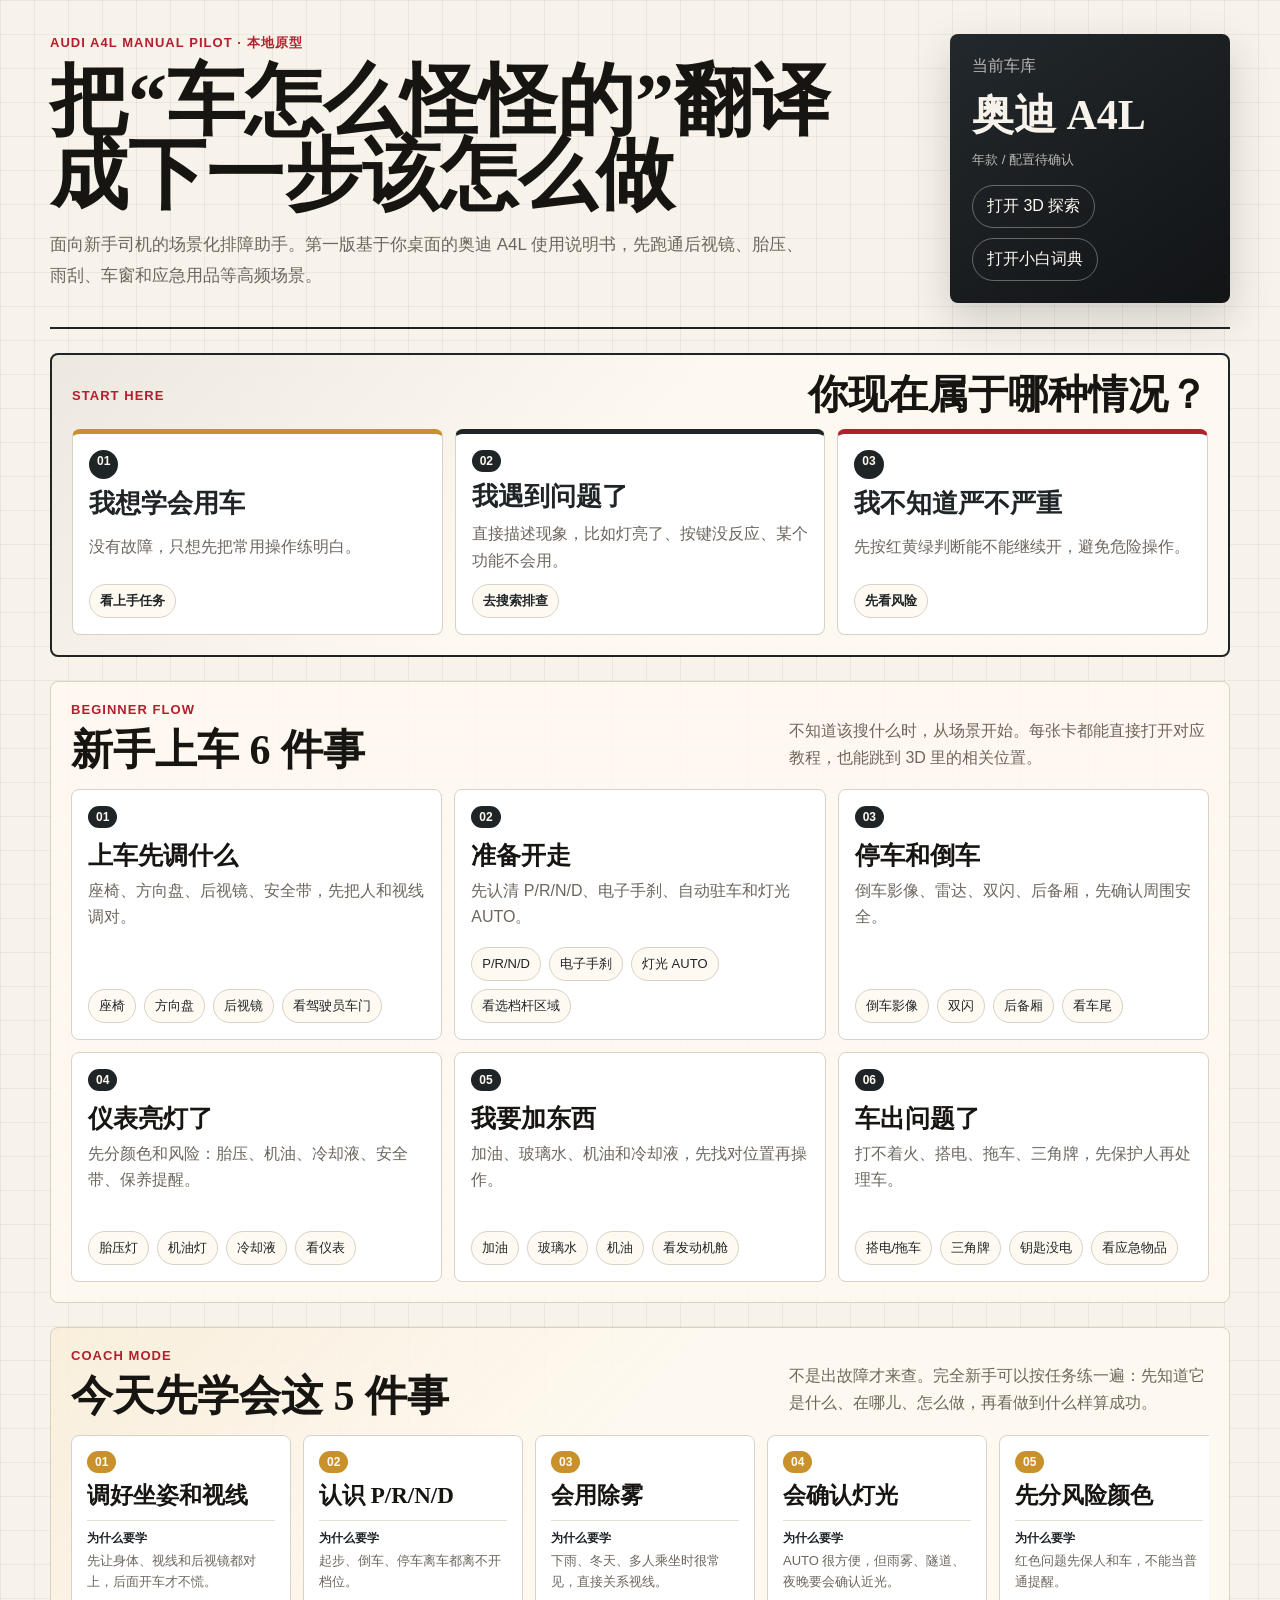
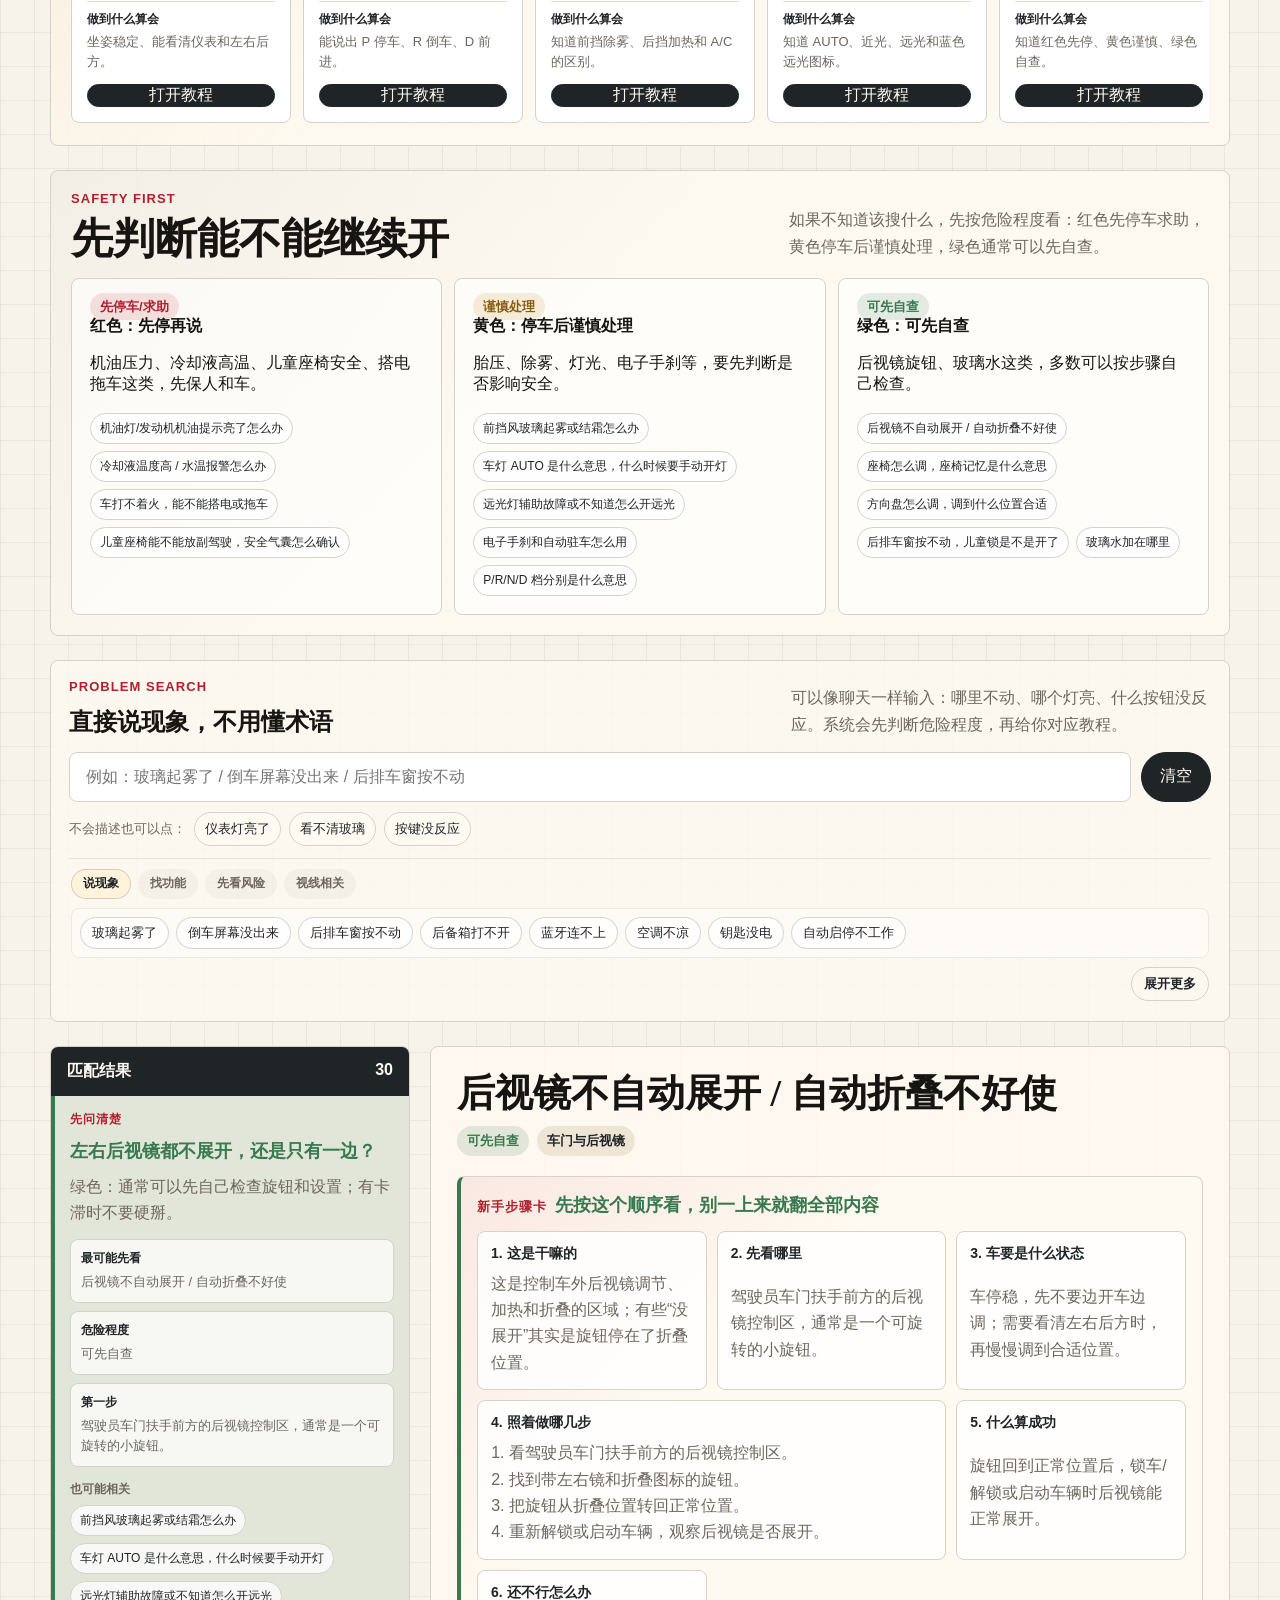
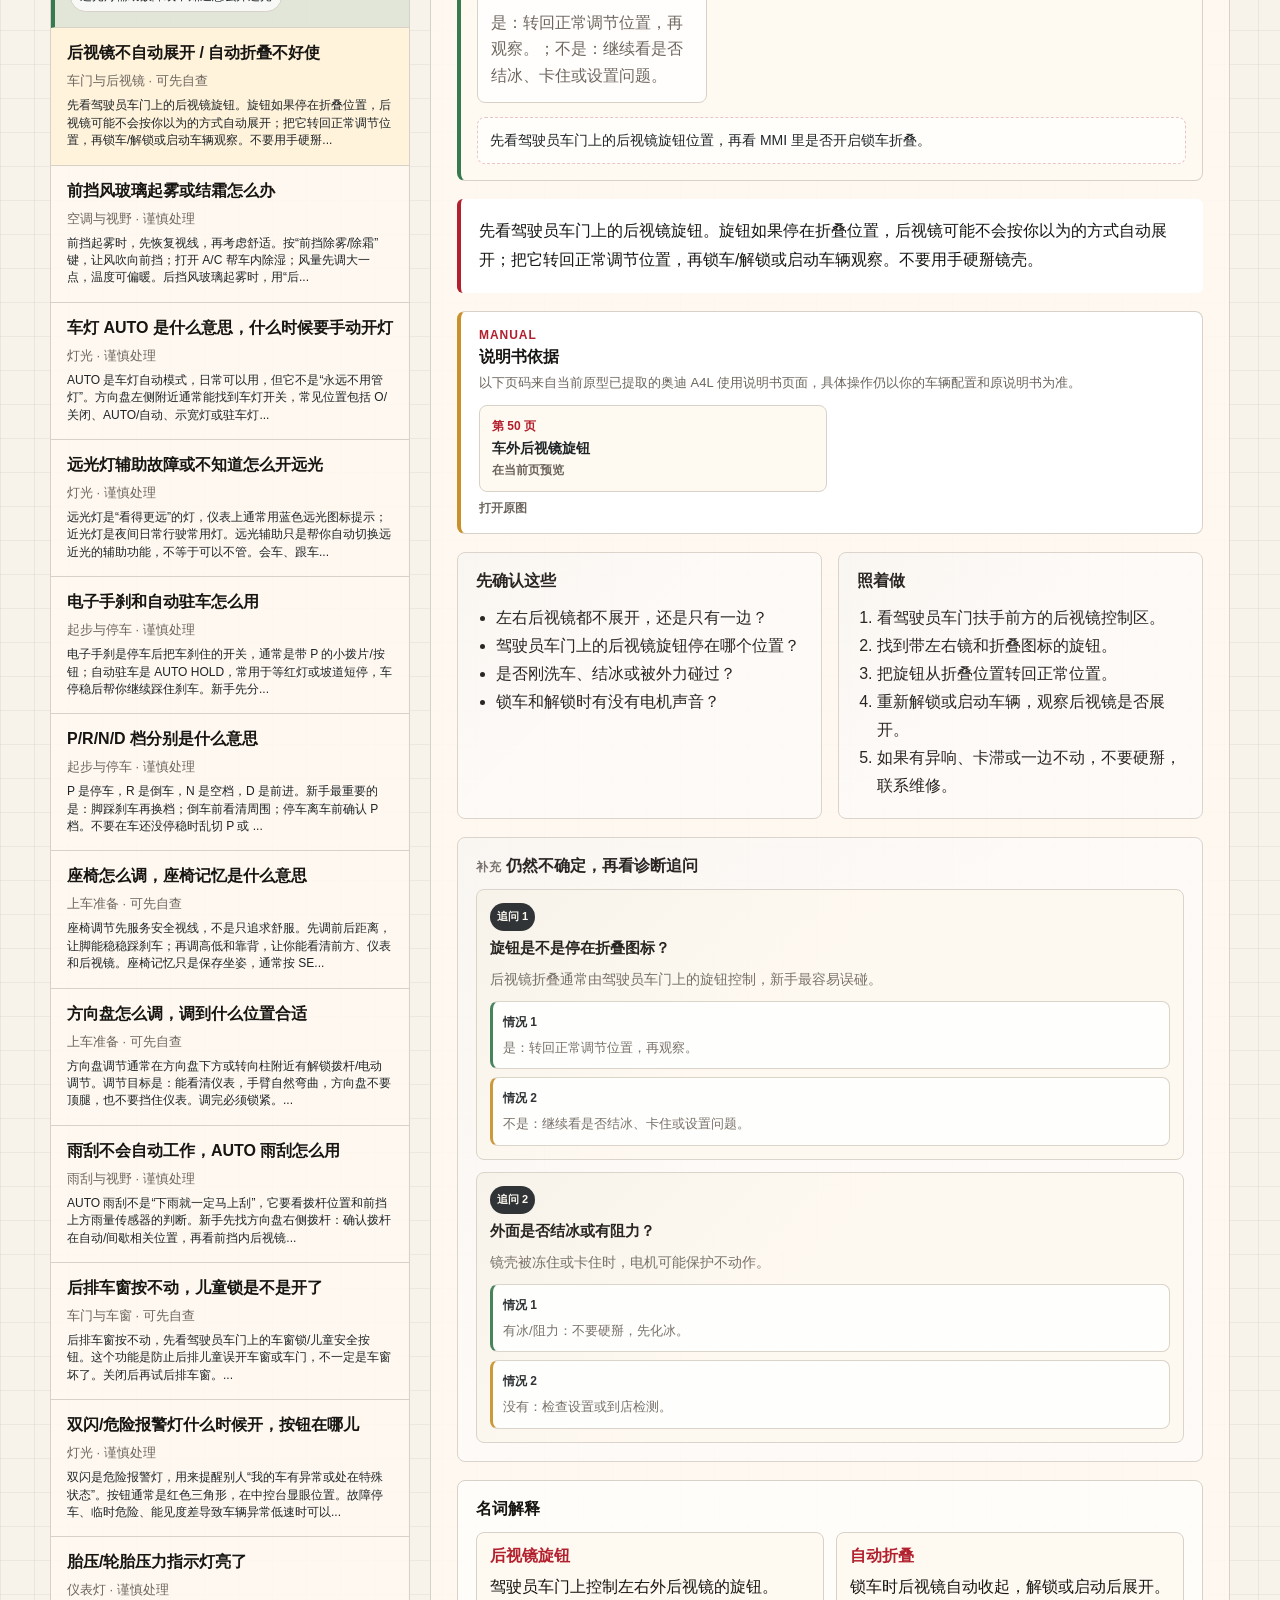
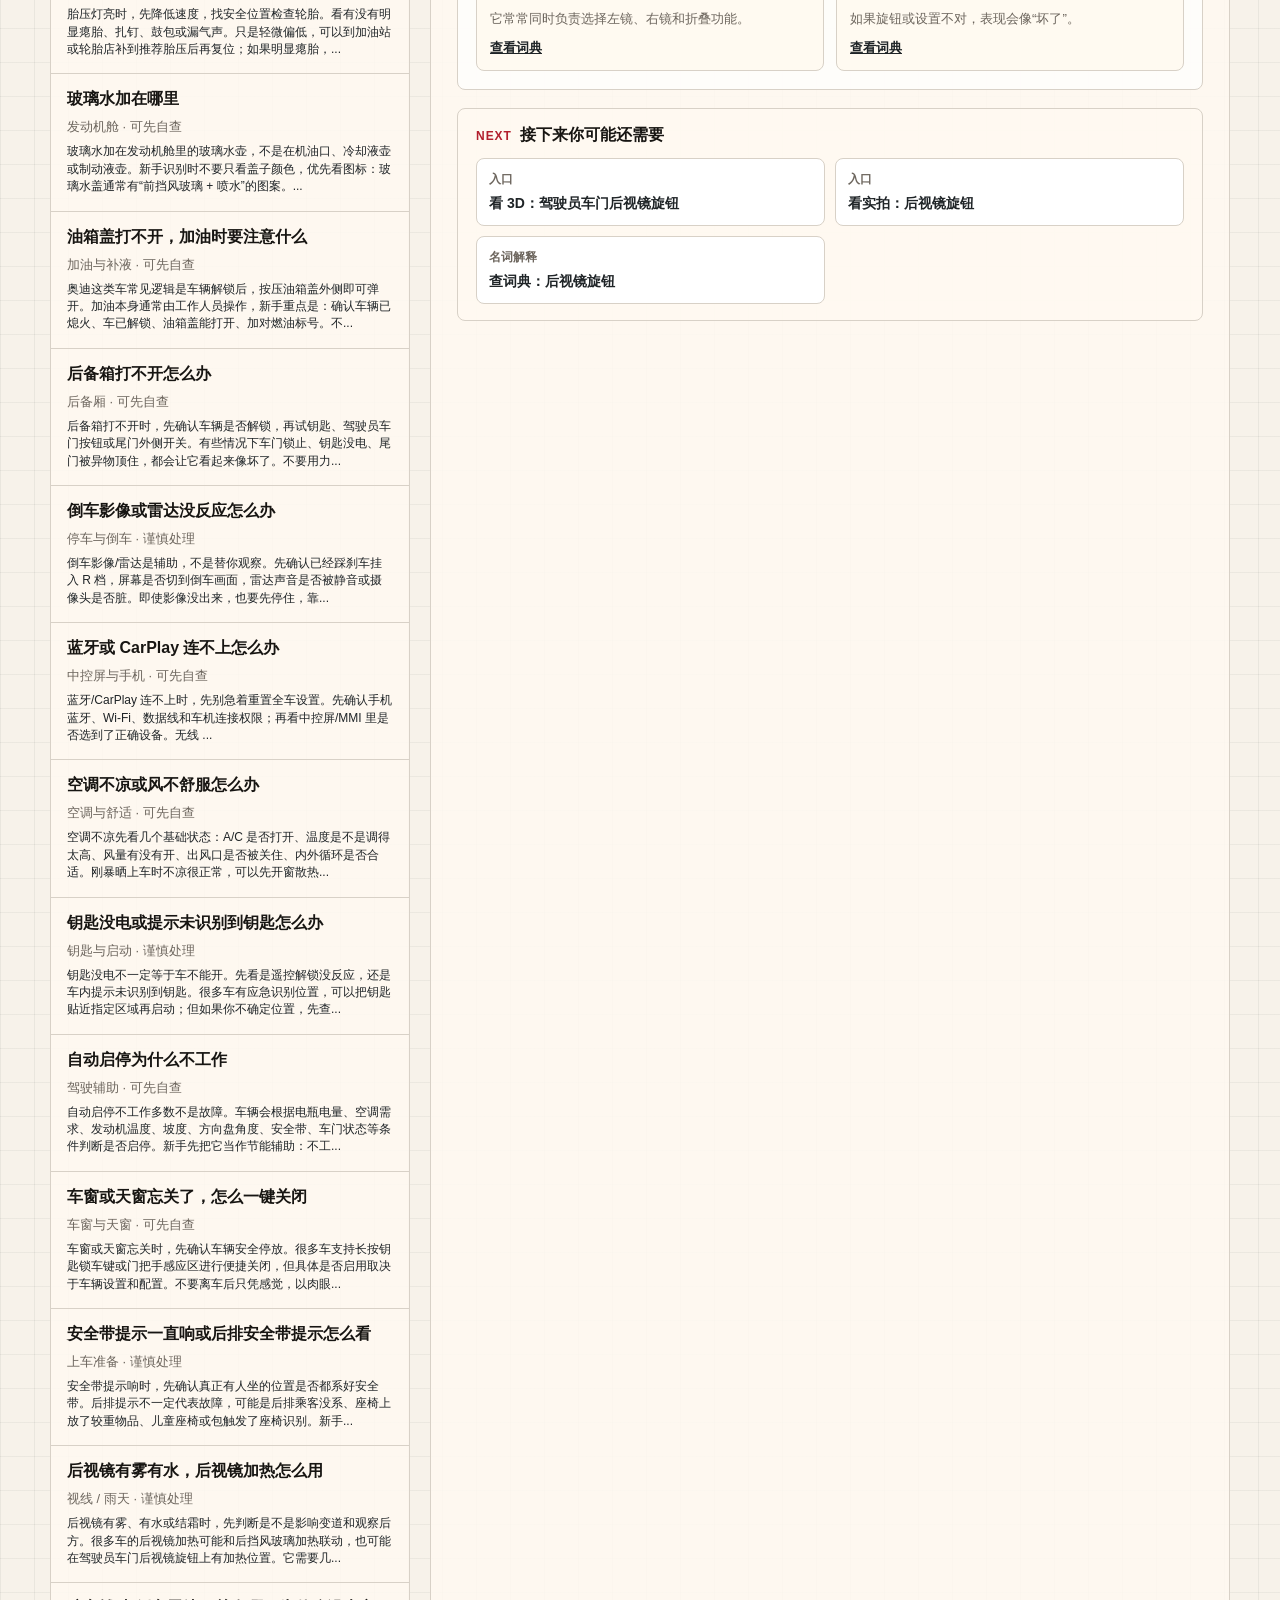
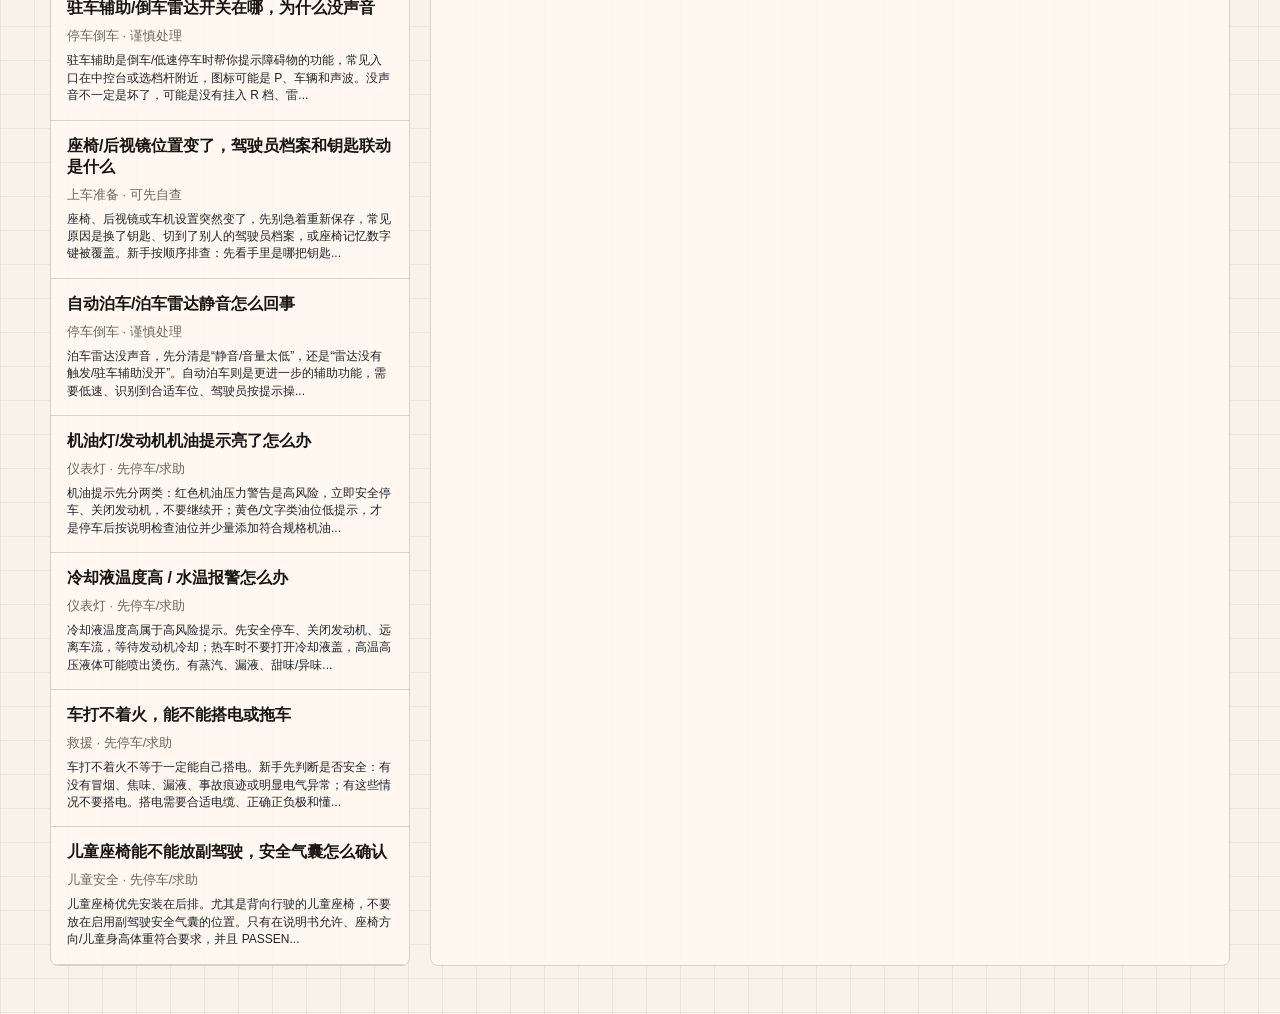
==== index.html @ 2a44b785 "Improve mobile layout with swipe card sections" ====
<!doctype html>
<html lang="zh-CN">
  <head>
    <meta charset="utf-8" />
    <meta name="viewport" content="width=device-width, initial-scale=1" />
    <title>奥迪 A4L 新手排障助手</title>
    <link rel="stylesheet" href="./styles.css?v=mobile-layout-1" />
  </head>
  <body>
    <main class="shell">
      <section class="hero">
        <div>
          <p class="eyebrow">Audi A4L Manual Pilot · 本地原型</p>
          <h1>把“车怎么怪怪的”翻译成下一步该怎么做</h1>
          <p class="lead">面向新手司机的场景化排障助手。第一版基于你桌面的奥迪 A4L 使用说明书，先跑通后视镜、胎压、雨刮、车窗和应急用品等高频场景。</p>
        </div>
        <div class="vehicle-card">
          <span>当前车库</span>
          <strong>奥迪 A4L</strong>
          <small>年款 / 配置待确认</small>
          <a class="vehicle-link" href="./explore.html">打开 3D 探索</a>
          <a class="vehicle-link" href="./glossary.html">打开小白词典</a>
        </div>
      </section>

      <section class="intent-router" aria-label="你现在属于哪种情况">
        <div class="intent-head">
          <p class="eyebrow">Start Here</p>
          <h2>你现在属于哪种情况？</h2>
        </div>
        <div class="intent-grid">
          <a class="intent-card learn" href="#learnMode">
            <span>01</span>
            <strong>我想学会用车</strong>
            <p>没有故障，只想先把常用操作练明白。</p>
            <b>看上手任务</b>
          </a>
          <a class="intent-card problem" href="#searchMode">
            <span>02</span>
            <strong>我遇到问题了</strong>
            <p>直接描述现象，比如灯亮了、按键没反应、某个功能不会用。</p>
            <b>去搜索排查</b>
          </a>
          <a class="intent-card danger" href="#riskMode">
            <span>03</span>
            <strong>我不知道严不严重</strong>
            <p>先按红黄绿判断能不能继续开，避免危险操作。</p>
            <b>先看风险</b>
          </a>
        </div>
      </section>

      <section class="beginner-guide" aria-label="新手上车导航">
        <div class="section-head">
          <div>
            <p class="eyebrow">Beginner Flow</p>
            <h2>新手上车 6 件事</h2>
          </div>
          <p>不知道该搜什么时，从场景开始。每张卡都能直接打开对应教程，也能跳到 3D 里的相关位置。</p>
        </div>

        <div class="guide-grid">
          <article class="guide-card">
            <span>01</span>
            <h3>上车先调什么</h3>
            <p>座椅、方向盘、后视镜、安全带，先把人和视线调对。</p>
            <div class="guide-actions">
              <a href="./index.html?query=%E5%BA%A7%E6%A4%85%E6%80%8E%E4%B9%88%E8%B0%83" data-query="座椅怎么调">座椅</a>
              <a href="./index.html?query=%E6%96%B9%E5%90%91%E7%9B%98%E6%80%8E%E4%B9%88%E8%B0%83" data-query="方向盘怎么调">方向盘</a>
              <a href="./index.html?query=%E5%90%8E%E8%A7%86%E9%95%9C%E4%B8%8D%E8%87%AA%E5%8A%A8%E6%89%93%E5%BC%80" data-query="后视镜不自动打开">后视镜</a>
              <a href="./explore.html?zone=door">看驾驶员车门</a>
            </div>
          </article>

          <article class="guide-card">
            <span>02</span>
            <h3>准备开走</h3>
            <p>先认清 P/R/N/D、电子手刹、自动驻车和灯光 AUTO。</p>
            <div class="guide-actions">
              <a href="./index.html?query=P%E6%A1%A3%E6%98%AF%E4%BB%80%E4%B9%88%E6%84%8F%E6%80%9D" data-query="P档是什么意思">P/R/N/D</a>
              <a href="./index.html?query=%E7%94%B5%E5%AD%90%E6%89%8B%E5%88%B9%E6%80%8E%E4%B9%88%E7%94%A8" data-query="电子手刹怎么用">电子手刹</a>
              <a href="./index.html?query=%E8%BD%A6%E7%81%AFAUTO" data-query="车灯AUTO">灯光 AUTO</a>
              <a href="./explore.html?mode=interior&zone=console">看选档杆区域</a>
            </div>
          </article>

          <article class="guide-card">
            <span>03</span>
            <h3>停车和倒车</h3>
            <p>倒车影像、雷达、双闪、后备厢，先确认周围安全。</p>
            <div class="guide-actions">
              <a href="./index.html?query=%E5%80%92%E8%BD%A6%E5%BD%B1%E5%83%8F%E6%B2%A1%E5%8F%8D%E5%BA%94" data-query="倒车影像没反应">倒车影像</a>
              <a href="./index.html?query=%E5%8F%8C%E9%97%AA%E5%9C%A8%E5%93%AA%E9%87%8C" data-query="双闪在哪里">双闪</a>
              <a href="./index.html?query=%E5%90%8E%E5%A4%87%E5%8E%A2%E6%89%93%E4%B8%8D%E5%BC%80" data-query="后备厢打不开">后备厢</a>
              <a href="./explore.html?zone=trunk">看车尾</a>
            </div>
          </article>

          <article class="guide-card">
            <span>04</span>
            <h3>仪表亮灯了</h3>
            <p>先分颜色和风险：胎压、机油、冷却液、安全带、保养提醒。</p>
            <div class="guide-actions">
              <a href="./index.html?query=%E8%83%8E%E5%8E%8B%E7%81%AF%E4%BA%AE%E4%BA%86" data-query="胎压灯亮了">胎压灯</a>
              <a href="./index.html?query=%E6%9C%BA%E6%B2%B9%E7%81%AF%E4%BA%AE%E4%BA%86" data-query="机油灯亮了">机油灯</a>
              <a href="./index.html?query=%E5%86%B7%E5%8D%B4%E6%B6%B2%E6%8F%90%E7%A4%BA" data-query="冷却液提示">冷却液</a>
              <a href="./explore.html?mode=interior&zone=steering">看仪表</a>
            </div>
          </article>

          <article class="guide-card">
            <span>05</span>
            <h3>我要加东西</h3>
            <p>加油、玻璃水、机油和冷却液，先找对位置再操作。</p>
            <div class="guide-actions">
              <a href="./index.html?query=%E6%B2%B9%E7%AE%B1%E7%9B%96%E6%89%93%E4%B8%8D%E5%BC%80" data-query="油箱盖打不开">加油</a>
              <a href="./index.html?query=%E5%8A%A0%E7%8E%BB%E7%92%83%E6%B0%B4" data-query="加玻璃水">玻璃水</a>
              <a href="./index.html?query=%E6%9C%BA%E6%B2%B9%E7%81%AF%E4%BA%AE%E4%BA%86" data-query="机油灯亮了">机油</a>
              <a href="./explore.html?zone=hood">看发动机舱</a>
            </div>
          </article>

          <article class="guide-card">
            <span>06</span>
            <h3>车出问题了</h3>
            <p>打不着火、搭电、拖车、三角牌，先保护人再处理车。</p>
            <div class="guide-actions">
              <a href="./index.html?query=%E6%90%AD%E7%94%B5" data-query="搭电">搭电/拖车</a>
              <a href="./index.html?query=%E4%B8%89%E8%A7%92%E7%89%8C%E5%9C%A8%E5%93%AA%E9%87%8C" data-query="三角牌在哪里">三角牌</a>
              <a href="./index.html?query=%E9%92%A5%E5%8C%99%E6%B2%A1%E7%94%B5" data-query="钥匙没电">钥匙没电</a>
              <a href="./explore.html?zone=trunk">看应急物品</a>
            </div>
          </article>
        </div>
      </section>

      <section class="onboarding-tasks" id="learnMode" aria-label="上手任务模式">
        <div class="section-head">
          <div>
            <p class="eyebrow">Coach Mode</p>
            <h2>今天先学会这 5 件事</h2>
          </div>
          <p>不是出故障才来查。完全新手可以按任务练一遍：先知道它是什么、在哪儿、怎么做，再看做到什么样算成功。</p>
        </div>
        <div class="task-grid" id="onboardingTasks"></div>
      </section>

      <section class="risk-board" id="riskMode" aria-label="先判断能不能继续开">
        <div class="section-head">
          <div>
            <p class="eyebrow">Safety First</p>
            <h2>先判断能不能继续开</h2>
          </div>
          <p>如果不知道该搜什么，先按危险程度看：红色先停车求助，黄色停车后谨慎处理，绿色通常可以先自查。</p>
        </div>
        <div class="risk-board-grid" id="riskBoard"></div>
      </section>

      <section class="coverage-board dev-only" id="coverageMode" aria-label="内容覆盖看板" hidden>
        <div class="section-head">
          <div>
            <p class="eyebrow">Coverage Map</p>
            <h2>现在覆盖到哪儿了</h2>
          </div>
          <p>不是继续盲目加内容，而是先看这个原型已经覆盖哪些用车场景、哪些还缺、哪些适合接 3D 或实车照片。</p>
        </div>
        <div class="coverage-summary" id="coverageSummary"></div>
        <div class="coverage-grid" id="coverageBoard"></div>
        <div class="coverage-audit" id="coverageAudit"></div>
      </section>

      <section class="search-panel" id="searchMode" aria-label="问题搜索">
        <div class="search-copy">
          <div>
            <p class="eyebrow">Problem Search</p>
            <label for="query">直接说现象，不用懂术语</label>
          </div>
          <p>可以像聊天一样输入：哪里不动、哪个灯亮、什么按钮没反应。系统会先判断危险程度，再给你对应教程。</p>
        </div>
        <div class="search-row">
          <input id="query" type="search" placeholder="例如：玻璃起雾了 / 倒车屏幕没出来 / 后排车窗按不动" autocomplete="off" />
          <button id="clearBtn" type="button">清空</button>
        </div>
        <div class="search-examples">
          <span>不会描述也可以点：</span>
          <button type="button" data-query="仪表灯亮了">仪表灯亮了</button>
          <button type="button" data-query="看不清玻璃">看不清玻璃</button>
          <button type="button" data-query="按键没反应">按键没反应</button>
        </div>
        <div class="chips" id="chips"></div>
      </section>

      <section class="layout">
        <aside class="list" aria-label="问题列表">
          <div class="list-head">
            <span>匹配结果</span>
            <b id="resultCount">0</b>
          </div>
          <div id="resultGuide"></div>
          <div id="issueList"></div>
        </aside>

        <article class="detail" id="detail" aria-live="polite"></article>
      </section>
    </main>

    <script src="./app.js?v=hide-coverage-debug"></script>
  </body>
</html>
---- styles.css ----
:root {
  --ink: #171512;
  --muted: #6d665e;
  --line: #d8d1c7;
  --paper: #f7f2ea;
  --panel: #fffaf1;
  --dark: #1f2427;
  --red: #b21f2d;
  --gold: #c8912c;
  --green: #387a4f;
}

* {
  box-sizing: border-box;
}

body {
  margin: 0;
  color: var(--ink);
  background:
    linear-gradient(90deg, rgba(31, 36, 39, 0.06) 1px, transparent 1px),
    linear-gradient(rgba(31, 36, 39, 0.05) 1px, transparent 1px),
    var(--paper);
  background-size: 34px 34px;
  font-family: "Microsoft YaHei", "Noto Sans CJK SC", sans-serif;
}

[hidden] {
  display: none !important;
}

.shell {
  width: min(1180px, calc(100% - 32px));
  margin: 0 auto;
  padding: 34px 0 48px;
}

.hero {
  display: grid;
  grid-template-columns: minmax(0, 1fr) 280px;
  gap: 24px;
  align-items: stretch;
  border-bottom: 2px solid var(--dark);
  padding-bottom: 24px;
}

.eyebrow {
  margin: 0 0 12px;
  color: var(--red);
  font-size: 13px;
  font-weight: 800;
  letter-spacing: 0.08em;
  text-transform: uppercase;
}

h1 {
  max-width: 820px;
  margin: 0;
  font-family: Georgia, "Times New Roman", serif;
  font-size: clamp(38px, 7vw, 78px);
  line-height: 0.95;
  letter-spacing: 0;
}

.lead {
  max-width: 760px;
  margin: 18px 0 0;
  color: var(--muted);
  font-size: 17px;
  line-height: 1.8;
}

.vehicle-card {
  display: flex;
  min-height: 210px;
  padding: 22px;
  flex-direction: column;
  justify-content: flex-end;
  color: #f7f2ea;
  background: linear-gradient(145deg, #22282c, #121416);
  border-radius: 8px;
  box-shadow: 0 16px 42px rgba(31, 36, 39, 0.18);
}

.vehicle-card span,
.vehicle-card small {
  color: rgba(247, 242, 234, 0.72);
}

.vehicle-card strong {
  margin: 10px 0 8px;
  font-family: Georgia, "Times New Roman", serif;
  font-size: 42px;
}

.vehicle-link,
.nav-button {
  display: inline-flex;
  width: fit-content;
  align-items: center;
  justify-content: center;
  margin-top: 16px;
  padding: 10px 14px;
  color: #fffaf1;
  text-decoration: none;
  border: 1px solid rgba(255, 250, 241, 0.34);
  border-radius: 999px;
}

.vehicle-card .vehicle-link + .vehicle-link {
  margin-top: 10px;
}

.dark-link {
  margin-top: 18px;
  color: var(--dark);
  border-color: var(--dark);
}

.nav-button {
  margin-top: 0;
  color: var(--dark);
  border-color: var(--dark);
  background: #fffaf1;
  white-space: nowrap;
}

.nav-button.subtle {
  color: var(--muted);
  border-color: var(--line);
  background: transparent;
}

.search-panel {
  margin: 24px 0;
  padding: 18px;
  background: rgba(255, 250, 241, 0.78);
  border: 1px solid var(--line);
  border-radius: 8px;
}

.search-panel-active {
  border-color: var(--dark);
  box-shadow: 0 0 0 4px rgba(31, 36, 39, 0.08);
}

.intent-router {
  margin: 24px 0;
  padding: 20px;
  background:
    linear-gradient(135deg, rgba(31, 36, 39, 0.08), transparent 46%),
    rgba(255, 250, 241, 0.92);
  border: 2px solid var(--dark);
  border-radius: 8px;
}

.intent-head {
  display: flex;
  flex-wrap: wrap;
  gap: 12px;
  align-items: end;
  justify-content: space-between;
  margin-bottom: 14px;
}

.intent-head h2 {
  margin: 0;
  font-family: Georgia, "Times New Roman", serif;
  font-size: 40px;
  line-height: 1;
}

.intent-grid {
  display: grid;
  grid-template-columns: repeat(3, minmax(0, 1fr));
  gap: 12px;
}

.intent-card {
  display: grid;
  gap: 10px;
  min-height: 190px;
  padding: 16px;
  color: var(--dark);
  background: white;
  border: 1px solid var(--line);
  border-top: 5px solid var(--gold);
  border-radius: 8px;
  text-decoration: none;
}

.intent-card.problem {
  border-top-color: var(--dark);
}

.intent-card.danger {
  border-top-color: var(--red);
}

.intent-card:hover {
  transform: translateY(-2px);
  border-color: var(--dark);
  box-shadow: 0 12px 26px rgba(31, 36, 39, 0.1);
}

.intent-card span {
  width: fit-content;
  padding: 4px 8px;
  color: #fffaf1;
  background: var(--dark);
  border-radius: 999px;
  font-size: 12px;
  font-weight: 900;
}

.intent-card strong {
  font-family: Georgia, "Times New Roman", serif;
  font-size: 26px;
  line-height: 1.12;
}

.intent-card p {
  margin: 0;
  color: var(--muted);
  line-height: 1.65;
}

.intent-card b {
  width: fit-content;
  margin-top: auto;
  padding: 7px 10px;
  color: var(--dark);
  background: #fffaf1;
  border: 1px solid var(--line);
  border-radius: 999px;
  font-size: 13px;
}

.beginner-guide,
.onboarding-tasks,
.risk-board,
.coverage-board {
  margin: 24px 0;
  padding: 20px;
  background: rgba(255, 250, 241, 0.86);
  border: 1px solid var(--line);
  border-radius: 8px;
}

.section-head {
  display: grid;
  grid-template-columns: minmax(0, 1fr) minmax(220px, 420px);
  gap: 18px;
  align-items: end;
  margin-bottom: 18px;
}

.section-head h2 {
  margin: 0;
  font-family: Georgia, "Times New Roman", serif;
  font-size: 42px;
  line-height: 1;
}

.section-head p:not(.eyebrow) {
  margin: 0;
  color: var(--muted);
  line-height: 1.7;
}

.guide-grid {
  display: grid;
  grid-template-columns: repeat(3, minmax(0, 1fr));
  gap: 12px;
}

.guide-card {
  display: flex;
  min-height: 230px;
  padding: 16px;
  flex-direction: column;
  background: white;
  border: 1px solid var(--line);
  border-radius: 8px;
}

.guide-card span {
  width: fit-content;
  padding: 4px 8px;
  color: #fffaf1;
  background: var(--dark);
  border-radius: 999px;
  font-size: 12px;
  font-weight: 800;
}

.guide-card h3 {
  margin: 14px 0 8px;
  font-family: Georgia, "Times New Roman", serif;
  font-size: 25px;
  line-height: 1.12;
}

.guide-card p {
  margin: 0;
  color: var(--muted);
  line-height: 1.65;
}

.guide-actions {
  display: flex;
  flex-wrap: wrap;
  gap: 8px;
  margin-top: auto;
  padding-top: 16px;
}

.guide-actions button,
.guide-actions a {
  display: inline-flex;
  align-items: center;
  min-height: 34px;
  padding: 7px 10px;
  color: var(--dark);
  background: #fffaf1;
  border: 1px solid var(--line);
  border-radius: 999px;
  text-decoration: none;
  font-size: 13px;
}

.guide-actions button:hover,
.guide-actions a:hover {
  border-color: var(--dark);
  background: #fff3dc;
}

.onboarding-tasks {
  background:
    linear-gradient(135deg, rgba(200, 145, 44, 0.1), transparent 42%),
    rgba(255, 250, 241, 0.9);
}

.task-grid {
  display: grid;
  grid-template-columns: repeat(5, minmax(220px, 1fr));
  gap: 12px;
  overflow-x: auto;
  padding-bottom: 2px;
}

.task-card {
  display: grid;
  min-width: 220px;
  align-content: start;
  gap: 12px;
  padding: 15px;
  background: white;
  border: 1px solid var(--line);
  border-radius: 8px;
}

.task-card-head {
  display: grid;
  gap: 10px;
}

.task-card-head span {
  width: fit-content;
  padding: 4px 8px;
  color: #fffaf1;
  background: var(--gold);
  border-radius: 999px;
  font-size: 12px;
  font-weight: 900;
}

.task-card h3 {
  margin: 0;
  font-family: Georgia, "Times New Roman", serif;
  font-size: 23px;
  line-height: 1.12;
}

.task-card dl {
  display: grid;
  gap: 9px;
  margin: 0;
}

.task-card dl div {
  padding-top: 9px;
  border-top: 1px solid rgba(216, 209, 199, 0.72);
}

.task-card dt {
  margin-bottom: 4px;
  color: var(--dark);
  font-size: 12px;
  font-weight: 900;
}

.task-card dd {
  margin: 0;
  color: var(--muted);
  font-size: 13px;
  line-height: 1.55;
}

.task-actions {
  display: flex;
  flex-wrap: wrap;
  gap: 8px;
  margin-top: auto;
}

.task-actions a {
  display: inline-flex;
  min-height: 32px;
  align-items: center;
  padding: 7px 10px;
  color: var(--dark);
  background: #fffaf1;
  border: 1px solid var(--line);
  border-radius: 999px;
  text-decoration: none;
  font-size: 13px;
}

.task-actions a:hover {
  border-color: var(--dark);
  background: #fff3dc;
}

.risk-board {
  background:
    linear-gradient(135deg, rgba(31, 36, 39, 0.05), transparent 42%),
    rgba(255, 250, 241, 0.9);
}

.risk-board-grid {
  display: grid;
  grid-template-columns: repeat(3, minmax(0, 1fr));
  gap: 12px;
}

.coverage-summary {
  display: grid;
  grid-template-columns: 0.8fr 0.8fr 1.4fr;
  gap: 10px;
  margin-bottom: 12px;
}

.coverage-summary article {
  padding: 14px;
  background: #fffaf1;
  border: 1px solid var(--line);
  border-radius: 8px;
}

.coverage-summary span,
.coverage-card-head span,
.coverage-block b {
  display: block;
  color: var(--muted);
  font-size: 12px;
  font-weight: 900;
  letter-spacing: 0.06em;
}

.coverage-summary strong {
  display: block;
  margin: 6px 0 4px;
  color: var(--dark);
  font-family: Georgia, "Times New Roman", serif;
  font-size: 28px;
  line-height: 1;
}

.coverage-summary p,
.coverage-card p,
.coverage-block p {
  margin: 0;
  color: var(--muted);
  line-height: 1.6;
}

.coverage-grid {
  display: grid;
  grid-template-columns: repeat(4, minmax(0, 1fr));
  gap: 12px;
}

.coverage-card {
  display: grid;
  gap: 12px;
  padding: 14px;
  background: rgba(255, 255, 255, 0.68);
  border: 1px solid var(--line);
  border-radius: 8px;
}

.coverage-card-head {
  display: grid;
  grid-template-columns: auto minmax(0, 1fr);
  gap: 10px;
  align-items: start;
}

.coverage-card-head span {
  min-width: 48px;
  padding: 7px 8px;
  color: #fffaf1;
  background: var(--dark);
  border-radius: 999px;
  text-align: center;
}

.coverage-card h3 {
  margin: 0 0 4px;
  font-size: 18px;
  line-height: 1.25;
}

.coverage-meter {
  height: 8px;
  overflow: hidden;
  background: #efe5d4;
  border-radius: 999px;
}

.coverage-meter i {
  display: block;
  height: 100%;
  background: linear-gradient(90deg, var(--green), var(--gold));
  border-radius: inherit;
}

.coverage-block {
  display: grid;
  gap: 7px;
}

.coverage-tags {
  display: flex;
  flex-wrap: wrap;
  gap: 6px;
}

.coverage-tags button,
.coverage-actions button,
.coverage-actions a {
  width: fit-content;
  padding: 6px 8px;
  color: var(--dark);
  background: #fffaf1;
  border: 1px solid var(--line);
  border-radius: 999px;
  font-size: 12px;
  text-decoration: none;
}

.coverage-tags button:hover,
.coverage-actions button:hover,
.coverage-actions a:hover {
  border-color: var(--dark);
  background: #fff3dc;
}

.coverage-block.missing {
  padding: 10px;
  background: rgba(200, 145, 44, 0.08);
  border-left: 3px solid var(--gold);
  border-radius: 8px;
}

.coverage-actions {
  display: flex;
  flex-wrap: wrap;
  gap: 7px;
  margin-top: auto;
}

.coverage-audit {
  display: grid;
  gap: 14px;
  margin-top: 16px;
  padding: 16px;
  background: rgba(255, 250, 241, 0.82);
  border: 1px solid var(--line);
  border-radius: 8px;
}

.audit-head {
  display: grid;
  grid-template-columns: minmax(0, 1fr) minmax(320px, 520px);
  gap: 16px;
  align-items: end;
}

.audit-head span {
  color: var(--red);
  font-size: 12px;
  font-weight: 900;
  letter-spacing: 0.08em;
}

.audit-head h3 {
  margin: 4px 0 6px;
  font-size: 20px;
}

.audit-head p {
  margin: 0;
  color: var(--muted);
  line-height: 1.65;
}

.audit-stats {
  display: grid;
  grid-template-columns: repeat(4, minmax(0, 1fr));
  gap: 8px;
}

.audit-stats article {
  padding: 10px;
  background: #fff;
  border: 1px solid var(--line);
  border-radius: 8px;
}

.audit-stats b {
  display: block;
  font-size: 18px;
}

.audit-stats small {
  color: var(--muted);
  font-size: 12px;
  font-weight: 800;
}

.audit-priority {
  display: grid;
  gap: 8px;
  padding: 12px;
  background: #fff;
  border: 1px dashed rgba(178, 31, 45, 0.28);
  border-radius: 8px;
}

.audit-priority > b {
  color: var(--dark);
  font-size: 14px;
}

.audit-priority div {
  display: flex;
  flex-wrap: wrap;
  gap: 8px;
}

.audit-priority button,
.audit-row button {
  color: var(--dark);
  background: transparent;
  border: 0;
  font: inherit;
  text-align: left;
  cursor: pointer;
}

.audit-priority button {
  padding: 8px 10px;
  background: #fffaf1;
  border: 1px solid var(--line);
  border-radius: 999px;
  font-size: 13px;
  font-weight: 850;
}

.audit-priority button:hover {
  border-color: var(--dark);
}

.audit-table {
  display: grid;
  gap: 6px;
}

.audit-row {
  display: grid;
  grid-template-columns: minmax(220px, 1.45fr) repeat(4, minmax(112px, 0.6fr));
  gap: 8px;
  align-items: center;
  padding: 8px;
  background: rgba(255, 255, 255, 0.72);
  border: 1px solid rgba(31, 36, 39, 0.08);
  border-radius: 8px;
}

.audit-row-head {
  color: var(--muted);
  background: transparent;
  border: 0;
  font-size: 12px;
  font-weight: 900;
  letter-spacing: 0.04em;
}

.audit-row button {
  display: grid;
  gap: 3px;
}

.audit-row button b {
  line-height: 1.35;
}

.audit-row button small {
  color: var(--muted);
  font-size: 12px;
  font-weight: 800;
}

.audit-badge {
  display: inline-flex;
  min-height: 30px;
  align-items: center;
  justify-content: center;
  padding: 6px 8px;
  color: #7b5b22;
  background: #fff7e5;
  border: 1px solid rgba(200, 145, 44, 0.24);
  border-radius: 999px;
  font-size: 12px;
  font-weight: 900;
  text-align: center;
}

.audit-badge.ok {
  color: var(--green);
  background: rgba(56, 122, 79, 0.1);
  border-color: rgba(56, 122, 79, 0.2);
}

.audit-badge.todo {
  color: var(--red);
  background: rgba(178, 31, 45, 0.08);
  border-color: rgba(178, 31, 45, 0.16);
}

.risk-column {
  display: grid;
  align-content: start;
  gap: 12px;
  min-height: 280px;
  padding: 16px;
  background: white;
  border: 1px solid var(--line);
  border-top: 5px solid var(--green);
  border-radius: 8px;
}

.risk-column.risk-yellow {
  border-top-color: var(--gold);
}

.risk-column.risk-red {
  border-top-color: var(--red);
}

.risk-column h3 {
  margin: 0 0 6px;
  font-family: Georgia, "Times New Roman", serif;
  font-size: 26px;
  line-height: 1.12;
}

.risk-column small {
  color: var(--muted);
}

.risk-column p {
  margin: 0;
  color: var(--muted);
  line-height: 1.65;
}

.risk-links {
  display: grid;
  gap: 8px;
}

.risk-links a {
  display: grid;
  grid-template-columns: minmax(0, 1fr) auto;
  gap: 10px;
  align-items: center;
  padding: 10px 11px;
  color: var(--dark);
  background: #fffaf1;
  border: 1px solid var(--line);
  border-radius: 8px;
  text-decoration: none;
}

.risk-links a:hover {
  border-color: var(--dark);
  background: #fff3dc;
}

.risk-links span {
  overflow: hidden;
  text-overflow: ellipsis;
  white-space: nowrap;
}

.risk-links b {
  padding: 4px 7px;
  color: var(--green);
  background: rgba(56, 122, 79, 0.12);
  border-radius: 999px;
  font-size: 12px;
  white-space: nowrap;
}

.risk-column.risk-yellow .risk-links b {
  color: #8a5c10;
  background: rgba(200, 145, 44, 0.15);
}

.risk-column.risk-red .risk-links b {
  color: var(--red);
  background: rgba(178, 31, 45, 0.12);
}

.explore-shell {
  width: min(1320px, calc(100% - 32px));
}

.explore-hero {
  display: grid;
  grid-template-columns: minmax(0, 1fr) auto;
  gap: 22px;
  align-items: end;
  border-bottom: 2px solid var(--dark);
  padding-bottom: 24px;
}

.explore-actions {
  display: flex;
  flex-wrap: wrap;
  gap: 10px;
  justify-content: flex-end;
}

.explore-layout {
  display: grid;
  grid-template-columns: minmax(0, 1fr) 360px;
  gap: 18px;
  margin-top: 24px;
}

.viewer-card,
.zone-panel {
  background: rgba(255, 250, 241, 0.88);
  border: 1px solid var(--line);
  border-radius: 8px;
}

.viewer-card {
  overflow: hidden;
}

.car-viewer {
  width: 100%;
  height: min(68vh, 720px);
  min-height: 520px;
  background:
    radial-gradient(circle at 52% 45%, rgba(255, 250, 241, 0.8), rgba(216, 209, 199, 0.4) 42%, rgba(31, 36, 39, 0.08) 100%);
}

.car-viewer canvas {
  display: block;
  width: 100%;
  height: 100%;
}

.viewer-toolbar {
  display: flex;
  flex-wrap: wrap;
  gap: 8px;
  padding: 12px;
  border-top: 1px solid var(--line);
}

.zone-panel {
  min-height: 520px;
  padding: 22px;
}

.zone-breadcrumb {
  display: inline-flex;
  align-items: center;
  gap: 7px;
  max-width: 100%;
  margin-bottom: 12px;
  padding: 6px 9px;
  color: var(--muted);
  background: #fffaf1;
  border: 1px solid var(--line);
  border-radius: 999px;
  font-size: 12px;
  font-weight: 800;
}

.zone-breadcrumb i {
  color: #c0aa8d;
  font-style: normal;
}

.zone-breadcrumb strong {
  overflow: hidden;
  color: var(--dark);
  font-weight: 900;
  text-overflow: ellipsis;
  white-space: nowrap;
}

.zone-panel h2 {
  margin: 0 0 12px;
  font-family: Georgia, "Times New Roman", serif;
  font-size: 34px;
  line-height: 1.1;
}

.zone-panel p:not(.eyebrow) {
  margin: 0;
  color: var(--muted);
  line-height: 1.75;
}

.part-list {
  display: flex;
  flex-wrap: wrap;
  gap: 8px;
  margin-top: 18px;
}

.part-pill {
  padding: 9px 11px;
  color: var(--dark);
  background: #fffaf1;
  border: 1px solid var(--line);
  border-radius: 999px;
  cursor: default;
}

.part-pill.clickable {
  cursor: pointer;
}

.part-pill.clickable:hover {
  border-color: var(--dark);
  background: #fff3dc;
}

.zone-nav {
  margin-top: 16px;
  padding: 12px;
  background: #f7f2ea;
  border: 1px solid var(--line);
  border-radius: 8px;
}

.zone-nav-head {
  display: flex;
  align-items: baseline;
  justify-content: space-between;
  gap: 10px;
  margin-bottom: 10px;
}

.zone-nav-head strong {
  color: var(--dark);
  font-size: 13px;
  font-weight: 950;
}

.zone-nav-head span {
  color: var(--muted);
  font-size: 11px;
  font-weight: 850;
}

.zone-nav-grid {
  display: grid;
  grid-template-columns: repeat(2, minmax(0, 1fr));
  gap: 7px;
}

.zone-nav-chip {
  min-width: 0;
  padding: 9px;
  text-align: left;
  color: var(--dark);
  background: #fffaf1;
  border: 1px solid rgba(31, 36, 39, 0.12);
  border-radius: 8px;
  cursor: pointer;
}

.zone-nav-chip b,
.zone-nav-chip small {
  display: block;
  overflow: hidden;
  text-overflow: ellipsis;
  white-space: nowrap;
}

.zone-nav-chip b {
  font-size: 12px;
  font-weight: 950;
}

.zone-nav-chip small {
  margin-top: 3px;
  color: var(--muted);
  font-size: 10px;
  font-weight: 750;
}

.zone-nav-chip:hover,
.zone-nav-chip:focus-visible,
.zone-nav-chip.active {
  border-color: var(--dark);
  background: #fff3dc;
}

.zone-nav-chip.active {
  box-shadow: inset 3px 0 0 var(--red);
}

.zone-actions {
  display: flex;
  flex-wrap: wrap;
  gap: 10px;
  margin-top: 18px;
  padding-top: 18px;
  border-top: 1px solid var(--line);
}

.zone-media {
  margin-top: 18px;
}

.media-toggle {
  position: absolute;
  width: 1px;
  height: 1px;
  overflow: hidden;
  clip: rect(0 0 0 0);
  white-space: nowrap;
}

.media-tabs-ui {
  display: inline-flex;
  gap: 4px;
  padding: 4px;
  background: #f7f2ea;
  border: 1px solid var(--line);
  border-radius: 999px;
}

.media-tab {
  display: inline-flex;
  align-items: center;
  min-height: 30px;
  padding: 6px 12px;
  color: var(--muted);
  border-radius: 999px;
  cursor: pointer;
  font-size: 12px;
  font-weight: 900;
  user-select: none;
}

.media-tab:hover {
  color: var(--dark);
  background: #fffaf1;
}

.media-toggle-photo:checked ~ .media-tabs-ui .media-tab-photo,
.media-toggle-diagram:checked ~ .media-tabs-ui .media-tab-diagram {
  color: #fffaf1;
  background: var(--dark);
}

.media-panel {
  display: none;
}

.media-toggle-photo:checked ~ .media-panels .media-panel-photo,
.media-toggle-diagram:checked ~ .media-panels .media-panel-diagram {
  display: block;
}

.media-panels .zone-photo,
.media-panels .zone-diagram {
  margin-top: 12px;
}

.zone-photo-gallery {
  display: grid;
  gap: 10px;
}

.photo-view-toggle {
  position: absolute;
  width: 1px;
  height: 1px;
  overflow: hidden;
  clip: rect(0 0 0 0);
  white-space: nowrap;
}

.photo-view-tabs {
  display: inline-flex;
  justify-self: start;
  gap: 6px;
  padding: 3px;
  background: #f7f2ea;
  border: 1px solid var(--line);
  border-radius: 999px;
}

.photo-view-tab {
  min-height: 28px;
  padding: 5px 10px;
  color: var(--muted);
  border-radius: 999px;
  cursor: pointer;
  font-size: 12px;
  font-weight: 900;
  user-select: none;
}

.photo-view-tab:hover {
  color: var(--dark);
  background: #fffaf1;
}

.photo-view {
  display: none;
}

.photo-view-toggle-0:checked ~ .photo-view-tabs .photo-view-tab-0,
.photo-view-toggle-1:checked ~ .photo-view-tabs .photo-view-tab-1,
.photo-view-toggle-2:checked ~ .photo-view-tabs .photo-view-tab-2 {
  color: #fffaf1;
  background: var(--red);
}

.photo-view-toggle-0:checked ~ .photo-view-panels .photo-view-0,
.photo-view-toggle-1:checked ~ .photo-view-panels .photo-view-1,
.photo-view-toggle-2:checked ~ .photo-view-panels .photo-view-2 {
  display: block;
}

.zone-diagram {
  margin-top: 18px;
  padding: 14px;
  background: white;
  border: 1px solid var(--line);
  border-radius: 8px;
}

.zone-photo {
  margin-top: 18px;
  padding: 14px;
  background: white;
  border: 1px solid var(--line);
  border-radius: 8px;
}

.zone-diagram-head {
  display: grid;
  gap: 5px;
  margin-bottom: 12px;
}

.zone-diagram-head strong {
  color: var(--dark);
}

.zone-diagram-head small {
  color: var(--muted);
  line-height: 1.55;
}

.zone-diagram-head em {
  color: #8d6a33;
  font-size: 12px;
  font-style: normal;
  font-weight: 800;
}

.diagram-stage {
  position: relative;
  width: 100%;
  aspect-ratio: calc(var(--diagram-width) / var(--diagram-height));
  overflow: hidden;
  background: #f7f2ea;
  border: 1px solid var(--line);
  border-radius: 8px;
}

.photo-stage {
  position: relative;
  overflow: hidden;
  background: #171512;
  border: 1px solid var(--line);
  border-radius: 8px;
}

.photo-stage img {
  display: block;
  width: 100%;
  max-height: 520px;
  object-fit: contain;
  background: #171512;
}

.photo-label {
  position: absolute;
  display: grid;
  place-items: center;
  transform: translate(-50%, -50%);
  color: var(--dark);
  text-decoration: none;
  font-size: 12px;
  font-weight: 900;
  isolation: isolate;
}

.photo-label i {
  display: grid;
  width: 22px;
  height: 22px;
  flex: 0 0 auto;
  place-items: center;
  color: #fff;
  background: rgba(185, 43, 56, 0.92);
  border: 2px solid rgba(255, 250, 241, 0.92);
  border-radius: 50%;
  font-style: normal;
  box-shadow: 0 6px 18px rgba(31, 36, 39, 0.26);
  pointer-events: none;
  transition: transform 0.18s ease, background 0.18s ease, box-shadow 0.18s ease;
}

.photo-label span {
  position: absolute;
  left: 50%;
  bottom: calc(100% + 7px);
  max-width: 180px;
  padding: 6px 8px;
  transform: translate(-50%, 4px);
  background: rgba(255, 250, 241, 0.98);
  border: 1px solid var(--line);
  border-radius: 7px;
  box-shadow: var(--soft-shadow);
  opacity: 0;
  white-space: nowrap;
  visibility: hidden;
  pointer-events: none;
  transition: opacity 0.16s ease, transform 0.16s ease, visibility 0.16s ease;
}

.photo-label:hover i,
.photo-label:focus-visible i {
  background: #8f1d2b;
  box-shadow: 0 8px 22px rgba(31, 36, 39, 0.34);
  transform: scale(1.08);
}

.photo-label:hover span,
.photo-label:focus-visible span {
  border-color: var(--dark);
  background: #fff3dc;
  opacity: 1;
  transform: translate(-50%, 0);
  visibility: visible;
}

.photo-legend {
  display: grid;
  grid-template-columns: repeat(2, minmax(0, 1fr));
  gap: 8px;
  margin-top: 10px;
}

.photo-legend-item {
  display: grid;
  grid-template-columns: 24px minmax(0, 1fr);
  align-items: start;
  gap: 6px;
  min-height: 48px;
  padding: 7px;
  color: var(--dark);
  background: #fffaf1;
  border: 1px solid var(--line);
  border-radius: 8px;
  font-size: 12px;
  font-weight: 850;
  text-decoration: none;
}

.photo-legend-item i {
  display: grid;
  width: 24px;
  height: 24px;
  place-items: center;
  color: #fff;
  background: var(--red);
  border-radius: 50%;
  font-style: normal;
  font-size: 11px;
}

.photo-legend-item span,
.diagram-legend-item span {
  min-width: 0;
}

.photo-legend-item strong,
.photo-legend-item small,
.diagram-legend-item strong,
.diagram-legend-item small {
  display: block;
}

.photo-legend-item strong,
.diagram-legend-item strong {
  overflow: hidden;
  font-size: 12px;
  font-weight: 950;
  line-height: 1.25;
  text-overflow: ellipsis;
  white-space: nowrap;
}

.photo-legend-item small,
.diagram-legend-item small {
  margin-top: 3px;
  color: var(--muted);
  font-size: 11px;
  font-weight: 650;
  line-height: 1.35;
}

.photo-legend-item:hover,
.photo-legend-item:focus-visible {
  border-color: var(--dark);
  background: #fff3dc;
}

.diagram-stage svg {
  display: block;
  width: 100%;
  height: 100%;
}

.diagram-fill.panel {
  fill: #dfd3c0;
  stroke: #1f2427;
  stroke-width: 2;
}

.diagram-fill.glass {
  fill: rgba(108, 138, 148, 0.38);
  stroke: #1f2427;
  stroke-width: 2;
}

.diagram-fill.armrest {
  fill: #776e62;
}

.diagram-fill.switchbank {
  fill: #1f2427;
}

.diagram-fill.knob {
  fill: #b21f2d;
}

.diagram-fill.memory {
  fill: #c8912c;
}

.diagram-fill.lock {
  fill: #387a4f;
}

.diagram-fill.mirror {
  fill: #1f2427;
}

.diagram-fill.mirror-door-slice {
  fill: #d7cab7;
  stroke: #1f2427;
  stroke-width: 2;
}

.diagram-fill.mirror-shell {
  fill: #1f2427;
}

.diagram-fill.mirror-glass {
  fill: rgba(108, 138, 148, 0.62);
  stroke: #fffaf1;
  stroke-width: 2;
}

.diagram-fill.fold-arc {
  fill: none;
  stroke: #387a4f;
  stroke-linecap: round;
  stroke-width: 8;
}

.diagram-fill.console-base {
  fill: #d7cab7;
  stroke: #1f2427;
  stroke-width: 2;
}

.diagram-fill.start-area {
  fill: #f5ead7;
  stroke: #1f2427;
  stroke-width: 1.6;
}

.diagram-fill.gear {
  fill: #302c28;
}

.diagram-fill.gear-handle {
  fill: #b21f2d;
}

.diagram-fill.parking {
  fill: #c8912c;
}

.diagram-fill.hold {
  fill: #387a4f;
}

.diagram-fill.cupholder {
  fill: rgba(31, 36, 39, 0.14);
  stroke: #1f2427;
  stroke-width: 2;
}

.diagram-fill.cluster {
  fill: #1f2427;
}

.diagram-fill.gauge {
  fill: rgba(255, 250, 241, 0.18);
  stroke: #fffaf1;
  stroke-width: 2;
}

.diagram-fill.wheel-ring {
  fill: none;
  stroke: #1f2427;
  stroke-width: 22;
}

.diagram-fill.wheel-hub {
  fill: #b21f2d;
}

.diagram-fill.stalk {
  fill: none;
  stroke: #1f2427;
  stroke-linecap: round;
  stroke-width: 9;
}

.diagram-fill.wheel-button {
  fill: #c8912c;
}

.diagram-fill.steering-column {
  fill: #776e62;
  stroke: #1f2427;
  stroke-width: 2;
}

.diagram-fill.screen-frame {
  fill: #1f2427;
}

.diagram-fill.screen {
  fill: #f5ead7;
}

.diagram-fill.menu-tile {
  stroke: rgba(31, 36, 39, 0.35);
  stroke-width: 1.5;
}

.diagram-fill.menu-tile.vehicle {
  fill: #d7cab7;
}

.diagram-fill.menu-tile.phone {
  fill: rgba(108, 138, 148, 0.55);
}

.diagram-fill.menu-tile.tire {
  fill: #c8912c;
}

.diagram-fill.menu-tile.park {
  fill: #387a4f;
}

.diagram-fill.climate-panel {
  fill: #776e62;
}

.diagram-fill.climate-knob {
  fill: #fffaf1;
  stroke: #1f2427;
  stroke-width: 2;
}

.diagram-fill.engine-bay {
  fill: #d7cab7;
  stroke: #1f2427;
  stroke-width: 2;
}

.diagram-fill.engine-block {
  fill: #1f2427;
}

.diagram-fill.washer-cap {
  fill: rgba(108, 138, 148, 0.7);
  stroke: #1f2427;
  stroke-width: 2;
}

.diagram-fill.coolant-tank {
  fill: #b21f2d;
  stroke: #1f2427;
  stroke-width: 2;
}

.diagram-fill.battery {
  fill: #387a4f;
}

.diagram-fill.oil-cap {
  fill: #c8912c;
  stroke: #fffaf1;
  stroke-width: 2;
}

.diagram-fill.hood-latch {
  fill: none;
  stroke: #1f2427;
  stroke-linecap: round;
  stroke-width: 9;
}

.diagram-fill.heat-warning {
  fill: #b21f2d;
}

.diagram-fill.trunk-space {
  fill: #d7cab7;
  stroke: #1f2427;
  stroke-width: 2;
}

.diagram-fill.trunk-lid {
  fill: #776e62;
  stroke: #1f2427;
  stroke-width: 2;
}

.diagram-fill.trunk-button {
  fill: #1f2427;
}

.diagram-fill.emergency-kit {
  fill: rgba(108, 138, 148, 0.62);
  stroke: #1f2427;
  stroke-width: 2;
}

.diagram-fill.warning-triangle {
  fill: none;
  stroke: #b21f2d;
  stroke-linejoin: round;
  stroke-width: 13;
}

.diagram-fill.tool-box {
  fill: #c8912c;
  stroke: #1f2427;
  stroke-width: 2;
}

.diagram-fill.kick-zone {
  fill: none;
  stroke: #387a4f;
  stroke-linecap: round;
  stroke-width: 8;
}

.diagram-fill.tire-outer {
  fill: #1f2427;
}

.diagram-fill.tire-rim {
  fill: #d7cab7;
  stroke: #fffaf1;
  stroke-width: 6;
}

.diagram-fill.valve-stem {
  fill: #b21f2d;
}

.diagram-fill.pressure-label {
  fill: #f5ead7;
  stroke: #1f2427;
  stroke-width: 2;
}

.diagram-fill.tire-warning {
  fill: #b21f2d;
}

.diagram-fill.fuel-body {
  fill: #d7cab7;
  stroke: #1f2427;
  stroke-width: 2;
}

.diagram-fill.fuel-door {
  fill: #776e62;
}

.diagram-fill.fuel-cap {
  fill: #1f2427;
}

.diagram-fill.fuel-label {
  fill: #c8912c;
  stroke: #1f2427;
  stroke-width: 2;
}

.diagram-fill.press-arrow {
  fill: none;
  stroke: #387a4f;
  stroke-linecap: round;
  stroke-width: 8;
}

.diagram-fill.roof-console {
  fill: #d7cab7;
  stroke: #1f2427;
  stroke-width: 2;
}

.diagram-fill.sunroof-switch {
  fill: #1f2427;
}

.diagram-fill.cabin-light {
  fill: rgba(108, 138, 148, 0.55);
  stroke: #1f2427;
  stroke-width: 2;
}

.diagram-fill.sos-button {
  fill: #b21f2d;
  stroke: #fffaf1;
  stroke-width: 2;
}

.diagram-line {
  fill: none;
  stroke: #1f2427;
  stroke-linecap: round;
  stroke-width: 2;
}

.diagram-text {
  fill: #1f2427;
  font-family: "Noto Sans SC", "Microsoft YaHei", sans-serif;
  font-size: 14px;
  font-weight: 900;
  letter-spacing: 2px;
}

.diagram-text.danger {
  fill: #fffaf1;
  font-size: 18px;
  letter-spacing: 0;
}

.diagram-label {
  position: absolute;
  display: grid;
  place-items: center;
  transform: translate(-50%, -50%);
  color: var(--dark);
  text-decoration: none;
  font-size: 12px;
  font-weight: 900;
  isolation: isolate;
}

.diagram-label i {
  display: grid;
  width: 22px;
  height: 22px;
  flex: 0 0 auto;
  place-items: center;
  color: #fffaf1;
  background: rgba(31, 36, 39, 0.9);
  border: 2px solid rgba(255, 250, 241, 0.96);
  border-radius: 50%;
  font-style: normal;
  box-shadow: 0 5px 14px rgba(31, 36, 39, 0.22);
  pointer-events: none;
  transition: transform 0.18s ease, background 0.18s ease, box-shadow 0.18s ease;
}

.diagram-label span {
  position: absolute;
  left: 50%;
  bottom: calc(100% + 7px);
  max-width: 180px;
  padding: 6px 8px;
  transform: translate(-50%, 4px);
  background: rgba(255, 250, 241, 0.98);
  border: 1px solid var(--line);
  border-radius: 7px;
  box-shadow: var(--soft-shadow);
  opacity: 0;
  white-space: nowrap;
  visibility: hidden;
  pointer-events: none;
  transition: opacity 0.16s ease, transform 0.16s ease, visibility 0.16s ease;
}

.diagram-label:hover i,
.diagram-label:focus-visible i {
  background: #171512;
  box-shadow: 0 8px 22px rgba(31, 36, 39, 0.3);
  transform: scale(1.08);
}

.diagram-label:hover span,
.diagram-label:focus-visible span {
  border-color: var(--dark);
  background: #fff3dc;
  opacity: 1;
  transform: translate(-50%, 0);
  visibility: visible;
}

.diagram-legend {
  display: grid;
  grid-template-columns: repeat(2, minmax(0, 1fr));
  gap: 8px;
  margin-top: 10px;
}

.diagram-legend-item {
  display: grid;
  grid-template-columns: 24px minmax(0, 1fr);
  align-items: start;
  gap: 6px;
  min-height: 48px;
  padding: 7px;
  color: var(--dark);
  background: #f7f2ea;
  border: 1px solid var(--line);
  border-radius: 8px;
  font-size: 12px;
  font-weight: 850;
  text-decoration: none;
}

.diagram-legend-item i {
  display: grid;
  width: 24px;
  height: 24px;
  place-items: center;
  color: #fffaf1;
  background: var(--dark);
  border-radius: 50%;
  font-style: normal;
  font-size: 11px;
}

.diagram-legend-item:hover,
.diagram-legend-item:focus-visible {
  border-color: var(--dark);
  background: #fff3dc;
}

.search-panel label {
  display: block;
  margin-bottom: 0;
  font-size: 24px;
  font-weight: 800;
}

.search-copy {
  display: grid;
  grid-template-columns: minmax(0, 1fr) minmax(240px, 420px);
  gap: 18px;
  align-items: end;
  margin-bottom: 14px;
}

.search-copy p:not(.eyebrow) {
  margin: 0;
  color: var(--muted);
  line-height: 1.65;
}

.search-row {
  display: grid;
  grid-template-columns: 1fr auto;
  gap: 10px;
}

input,
button {
  font: inherit;
}

input {
  width: 100%;
  padding: 15px 16px;
  color: var(--ink);
  background: white;
  border: 1px solid var(--line);
  border-radius: 8px;
  outline: none;
}

input:focus {
  border-color: var(--dark);
  box-shadow: 0 0 0 3px rgba(31, 36, 39, 0.1);
}

button,
.chip {
  border: 1px solid var(--dark);
  border-radius: 999px;
  background: var(--dark);
  color: #fffaf1;
  cursor: pointer;
}

button {
  padding: 0 18px;
}

.chips {
  display: grid;
  gap: 9px;
  margin-top: 12px;
  padding: 10px 2px 2px;
  border-top: 1px solid rgba(31, 36, 39, 0.1);
}

.chip {
  padding: 7px 11px;
  border-color: rgba(31, 36, 39, 0.18);
  font-size: 13px;
  line-height: 1.2;
  background: rgba(255, 255, 255, 0.72);
  color: var(--dark);
}

.chip-tabs {
  display: flex;
  flex-wrap: wrap;
  gap: 7px;
}

.chip-tab {
  min-height: 30px;
  padding: 0 11px;
  color: var(--muted);
  background: rgba(31, 36, 39, 0.04);
  border: 1px solid transparent;
  border-radius: 999px;
  font-size: 12px;
  font-weight: 900;
  white-space: nowrap;
}

.chip-tab.active,
.chip-tab:hover {
  color: var(--dark);
  background: #fff3dc;
  border-color: rgba(31, 36, 39, 0.18);
}

.chip-panel {
  display: flex;
  flex-wrap: wrap;
  gap: 7px;
  padding: 8px;
  background: rgba(255, 255, 255, 0.46);
  border: 1px solid rgba(31, 36, 39, 0.08);
  border-radius: 8px;
}

.chip:hover {
  border-color: var(--dark);
  background: #fff3dc;
}

.chip-toggle {
  justify-self: end;
  min-height: 34px;
  padding: 0 12px;
  color: var(--dark);
  background: transparent;
  border: 1px solid rgba(31, 36, 39, 0.18);
  border-radius: 999px;
  font-size: 13px;
  font-weight: 850;
}

.chip-toggle:hover {
  border-color: var(--dark);
  background: #fff3dc;
}

.search-examples {
  display: flex;
  flex-wrap: wrap;
  gap: 8px;
  align-items: center;
  margin-top: 10px;
  color: var(--muted);
  font-size: 13px;
}

.search-examples button {
  padding: 7px 10px;
  color: var(--dark);
  background: #fffaf1;
  border: 1px solid var(--line);
  border-radius: 999px;
  font-size: 13px;
}

.search-examples button:hover {
  border-color: var(--dark);
  background: #fff3dc;
}

.chip.active {
  background: var(--dark);
  color: #fffaf1;
}

.layout {
  display: grid;
  grid-template-columns: 360px minmax(0, 1fr);
  gap: 20px;
}

.list,
.detail {
  min-height: 520px;
  background: rgba(255, 250, 241, 0.86);
  border: 1px solid var(--line);
  border-radius: 8px;
}

.list {
  overflow: hidden;
}

.list-head {
  display: flex;
  justify-content: space-between;
  padding: 14px 16px;
  background: var(--dark);
  color: #fffaf1;
  font-weight: 800;
}

.result-guide {
  display: grid;
  gap: 12px;
  padding: 15px;
  background:
    linear-gradient(135deg, rgba(56, 122, 79, 0.08), transparent 52%),
    #fffaf1;
  border-bottom: 1px solid var(--line);
  border-left: 4px solid var(--green);
}

.result-guide.risk-yellow {
  background:
    linear-gradient(135deg, rgba(200, 145, 44, 0.11), transparent 52%),
    #fffaf1;
  border-left-color: var(--gold);
}

.result-guide.risk-red {
  background:
    linear-gradient(135deg, rgba(178, 31, 45, 0.1), transparent 52%),
    #fffaf1;
  border-left-color: var(--red);
}

.result-guide.empty-guide {
  border-left-color: var(--muted);
}

.result-guide > span {
  color: var(--red);
  font-size: 12px;
  font-weight: 900;
  letter-spacing: 0.08em;
}

.result-guide > strong {
  font-size: 18px;
  line-height: 1.25;
}

.result-guide > p {
  margin: 0;
  color: var(--muted);
  line-height: 1.65;
}

.guide-signal-grid {
  display: grid;
  gap: 8px;
}

.intent-question-grid {
  display: grid;
  grid-template-columns: repeat(3, minmax(0, 1fr));
  gap: 8px;
}

.intent-question-grid article {
  padding: 10px;
  background: rgba(255, 255, 255, 0.74);
  border: 1px solid var(--line);
  border-radius: 8px;
}

.intent-question-grid b {
  display: block;
  margin-bottom: 5px;
  color: var(--dark);
  font-size: 12px;
}

.intent-question-grid p {
  margin: 0;
  color: var(--muted);
  font-size: 13px;
  line-height: 1.55;
}

.intent-next {
  padding-top: 2px;
}

.guide-signal-grid article {
  padding: 10px;
  background: rgba(255, 255, 255, 0.72);
  border: 1px solid var(--line);
  border-radius: 8px;
}

.guide-signal-grid b {
  display: block;
  margin-bottom: 5px;
  color: var(--dark);
  font-size: 12px;
}

.guide-signal-grid p {
  margin: 0;
  color: var(--muted);
  font-size: 13px;
  line-height: 1.55;
}

.related-guide {
  display: flex;
  flex-wrap: wrap;
  gap: 7px;
  padding-top: 2px;
}

.related-guide b {
  width: 100%;
  color: var(--muted);
  font-size: 12px;
}

.related-guide button {
  padding: 6px 9px;
  color: var(--dark);
  background: rgba(255, 255, 255, 0.78);
  border: 1px solid var(--line);
  border-radius: 999px;
  font-size: 12px;
}

.related-guide button:hover {
  border-color: var(--dark);
  background: #fff3dc;
}

.issue-btn {
  width: 100%;
  padding: 15px 16px;
  text-align: left;
  color: var(--ink);
  background: transparent;
  border: 0;
  border-bottom: 1px solid var(--line);
  border-radius: 0;
}

.issue-btn:hover,
.issue-btn.active {
  background: #fff3dc;
}

.issue-btn strong {
  display: block;
  margin-bottom: 7px;
}

.issue-btn span {
  color: var(--muted);
  font-size: 13px;
}

.issue-btn em {
  display: block;
  margin: 7px 0 0;
  color: var(--dark);
  font-size: 12px;
  font-style: normal;
  line-height: 1.45;
}

.detail {
  padding: 26px;
}

.detail h2 {
  margin: 0 0 12px;
  font-family: Georgia, "Times New Roman", serif;
  font-size: 38px;
  line-height: 1.08;
}

.meta {
  display: flex;
  flex-wrap: wrap;
  gap: 8px;
  margin: 12px 0 20px;
}

.pill {
  padding: 6px 10px;
  border-radius: 999px;
  background: #efe5d4;
  color: var(--dark);
  font-size: 13px;
  font-weight: 800;
}

.risk-green {
  background: rgba(56, 122, 79, 0.14);
  color: var(--green);
}

.risk-yellow {
  background: rgba(200, 145, 44, 0.16);
  color: #8a5c10;
}

.risk-red {
  background: rgba(178, 31, 45, 0.13);
  color: var(--red);
}

.emergency-banner {
  display: grid;
  gap: 12px;
  margin: 0 0 18px;
  padding: 15px 16px 16px;
  color: var(--dark);
  background:
    linear-gradient(90deg, rgba(178, 31, 45, 0.12), transparent 44%),
    #fff8f4;
  border: 1px solid rgba(178, 31, 45, 0.22);
  border-left: 5px solid var(--red);
  border-radius: 8px;
  box-shadow: 0 10px 26px rgba(31, 36, 39, 0.08);
}

.emergency-top {
  display: grid;
  grid-template-columns: auto minmax(0, 1fr);
  gap: 12px;
  align-items: start;
}

.emergency-mark {
  display: grid;
  width: 34px;
  height: 34px;
  place-items: center;
  color: #fffaf1;
  background: var(--red);
  border-radius: 50%;
  font-family: Georgia, "Times New Roman", serif;
  font-size: 24px;
  font-weight: 900;
  line-height: 1;
}

.emergency-main {
  display: grid;
  gap: 5px;
}

.emergency-main span {
  color: var(--red);
  font-size: 12px;
  font-weight: 900;
  letter-spacing: 0.08em;
}

.emergency-main strong {
  font-size: 19px;
  line-height: 1.25;
}

.emergency-main p {
  margin: 0;
  max-width: 720px;
  color: var(--muted);
  line-height: 1.65;
}

.emergency-steps {
  display: grid;
  grid-template-columns: repeat(3, minmax(0, 1fr));
  gap: 7px;
  margin: 0;
  padding: 0;
  list-style: none;
}

.emergency-steps li {
  padding: 9px 10px;
  color: var(--red);
  background: rgba(255, 255, 255, 0.72);
  border: 1px solid rgba(178, 31, 45, 0.18);
  border-radius: 8px;
  font-size: 13px;
  font-weight: 800;
  text-align: center;
}

.red-safety-panel {
  display: grid;
  gap: 13px;
  margin: 0 0 18px;
  padding: 15px 16px 16px;
  color: var(--dark);
  background:
    linear-gradient(90deg, rgba(178, 31, 45, 0.13), transparent 42%),
    #fff8f4;
  border: 1px solid rgba(178, 31, 45, 0.24);
  border-left: 5px solid var(--red);
  border-radius: 8px;
  box-shadow: 0 10px 26px rgba(31, 36, 39, 0.08);
}

.red-safety-top {
  display: grid;
  grid-template-columns: auto minmax(0, 1fr);
  gap: 12px;
  align-items: start;
}

.red-safety-copy {
  display: grid;
  gap: 5px;
}

.red-safety-copy span {
  color: var(--red);
  font-size: 12px;
  font-weight: 900;
  letter-spacing: 0.08em;
}

.red-safety-copy strong {
  font-size: 19px;
  line-height: 1.25;
}

.red-safety-copy p {
  margin: 0;
  max-width: 760px;
  color: var(--muted);
  line-height: 1.65;
}

.red-safety-grid {
  display: grid;
  grid-template-columns: repeat(3, minmax(0, 1fr));
  gap: 9px;
}

.red-safety-grid article {
  display: grid;
  gap: 6px;
  padding: 12px;
  background: rgba(255, 255, 255, 0.76);
  border: 1px solid rgba(178, 31, 45, 0.18);
  border-radius: 8px;
}

.red-safety-grid b {
  color: var(--red);
  font-size: 13px;
}

.red-safety-grid p,
.red-safety-grid ol {
  margin: 0;
  color: var(--muted);
  line-height: 1.6;
}

.red-safety-grid ol {
  padding-left: 18px;
}

.calm-guide {
  display: grid;
  gap: 14px;
  margin: 0 0 18px;
  padding: 16px;
  background: #fffaf1;
  border: 1px solid var(--line);
  border-left: 4px solid var(--green);
  border-radius: 8px;
}

.calm-guide.risk-yellow {
  border-left-color: #c8912c;
}

.calm-guide.risk-red {
  border-left-color: var(--red);
}

.calm-head {
  display: flex;
  flex-wrap: wrap;
  gap: 8px;
  align-items: baseline;
}

.calm-head span {
  color: var(--red);
  font-size: 13px;
  font-weight: 900;
  letter-spacing: 0.08em;
}

.calm-head strong {
  font-size: 18px;
}

.calm-grid {
  display: grid;
  grid-template-columns: repeat(3, minmax(0, 1fr));
  gap: 10px;
}

.calm-grid article {
  padding: 12px;
  background: white;
  border: 1px solid var(--line);
  border-radius: 8px;
}

.calm-grid b,
.mistake-strip b {
  display: block;
  margin-bottom: 6px;
  color: var(--dark);
}

.calm-grid p {
  margin: 0;
  color: var(--muted);
  line-height: 1.65;
}

.mistake-strip {
  padding: 12px;
  background: rgba(31, 36, 39, 0.04);
  border-radius: 8px;
}

.mistake-strip ul {
  display: grid;
  grid-template-columns: repeat(3, minmax(0, 1fr));
  gap: 8px;
  padding-left: 0;
  list-style: none;
}

.mistake-strip li {
  padding-left: 12px;
  border-left: 3px solid rgba(178, 31, 45, 0.45);
  color: var(--muted);
  line-height: 1.55;
}

.done-standard {
  display: grid;
  gap: 12px;
  margin: 0 0 18px;
  padding: 16px;
  background: rgba(255, 255, 255, 0.78);
  border: 1px solid var(--line);
  border-left: 4px solid var(--green);
  border-radius: 8px;
}

.done-standard.risk-yellow {
  border-left-color: #c8912c;
}

.done-standard.risk-red {
  border-left-color: var(--red);
}

.done-standard div {
  display: flex;
  flex-wrap: wrap;
  gap: 8px;
  align-items: baseline;
}

.done-standard span {
  color: var(--green);
  font-size: 13px;
  font-weight: 900;
  letter-spacing: 0.08em;
}

.done-standard.risk-yellow span {
  color: #8a5c10;
}

.done-standard.risk-red span {
  color: var(--red);
}

.done-standard strong {
  font-size: 18px;
}

.done-standard ol {
  display: grid;
  grid-template-columns: repeat(3, minmax(0, 1fr));
  gap: 8px;
  padding-left: 0;
  list-style: none;
}

.done-standard li {
  padding: 12px;
  background: #fffaf1;
  border: 1px solid var(--line);
  border-radius: 8px;
  line-height: 1.6;
}

.lesson-flow {
  display: grid;
  gap: 14px;
  margin: 0 0 18px;
  padding: 16px;
  background:
    linear-gradient(135deg, rgba(178, 31, 45, 0.08), transparent 34%),
    #fffaf1;
  border: 1px solid var(--line);
  border-left: 4px solid var(--green);
  border-radius: 8px;
}

.lesson-flow.risk-yellow {
  border-left-color: #c8912c;
}

.lesson-flow.risk-red {
  border-left-color: var(--red);
}

.lesson-flow-head {
  display: flex;
  flex-wrap: wrap;
  gap: 8px;
  align-items: baseline;
}

.lesson-flow-head span {
  color: var(--red);
  font-size: 13px;
  font-weight: 900;
  letter-spacing: 0.08em;
}

.lesson-flow-head strong {
  font-size: 18px;
}

.lesson-flow-grid {
  display: grid;
  grid-template-columns: repeat(3, minmax(0, 1fr));
  gap: 10px;
}

.lesson-flow-card {
  display: grid;
  gap: 8px;
  padding: 13px;
  background: rgba(255, 255, 255, 0.86);
  border: 1px solid var(--line);
  border-radius: 8px;
}

.lesson-flow-wide {
  grid-column: span 2;
}

.lesson-flow-card b {
  color: var(--dark);
  font-size: 14px;
}

.lesson-flow-card p {
  margin: 0;
  color: var(--muted);
  line-height: 1.65;
}

.lesson-flow-card ol {
  margin: 0;
  padding-left: 18px;
  color: var(--muted);
  line-height: 1.65;
}

.lesson-flow-note {
  margin: 0;
  padding: 11px 12px;
  color: var(--dark);
  background: rgba(255, 255, 255, 0.72);
  border: 1px dashed rgba(178, 31, 45, 0.26);
  border-radius: 8px;
  font-size: 14px;
  line-height: 1.65;
}

.answer {
  padding: 18px;
  background: #fff;
  border-left: 4px solid var(--red);
  border-radius: 6px;
  line-height: 1.8;
}

.columns {
  display: grid;
  grid-template-columns: repeat(2, minmax(0, 1fr));
  gap: 16px;
  margin-top: 18px;
}

.box {
  padding: 18px;
  background: rgba(255, 255, 255, 0.66);
  border: 1px solid var(--line);
  border-radius: 8px;
}

.box h3 {
  margin: 0 0 12px;
  font-size: 16px;
}

.support-layer {
  opacity: 0.92;
}

.support-layer .box,
.box.support-layer {
  background:
    linear-gradient(135deg, rgba(31, 36, 39, 0.025), transparent 44%),
    rgba(255, 255, 255, 0.54);
}

.box.support-layer h3::before {
  content: "补充 ";
  color: var(--muted);
  font-size: 12px;
  font-weight: 900;
  letter-spacing: 0.08em;
}

ol,
ul {
  margin: 0;
  padding-left: 20px;
  line-height: 1.75;
}

.diagnostics {
  display: grid;
  gap: 12px;
  padding-left: 0;
  list-style: none;
}

.diagnostic-item {
  display: grid;
  gap: 10px;
  padding: 13px;
  background:
    linear-gradient(135deg, rgba(31, 36, 39, 0.035), transparent 46%),
    #fffaf1;
  border: 1px solid var(--line);
  border-radius: 8px;
}

.diagnostic-question {
  display: grid;
  gap: 6px;
}

.diagnostic-question span {
  width: fit-content;
  padding: 4px 7px;
  color: #fffaf1;
  background: var(--dark);
  border-radius: 999px;
  font-size: 11px;
  font-weight: 900;
}

.diagnostic-question strong {
  display: block;
  font-size: 15px;
  line-height: 1.45;
}

.diagnostic-item p {
  margin: 0;
  color: var(--muted);
  font-size: 14px;
  line-height: 1.6;
}

.branch-grid {
  display: grid;
  gap: 8px;
}

.branch-card {
  padding: 10px;
  background: white;
  border: 1px solid var(--line);
  border-left: 3px solid var(--gold);
  border-radius: 8px;
}

.branch-card b {
  display: block;
  margin-bottom: 5px;
  color: var(--dark);
  font-size: 12px;
}

.branch-card p {
  color: var(--muted);
  font-size: 13px;
}

.branch-card:nth-child(1) {
  border-left-color: var(--green);
}

.branch-card:nth-child(2) {
  border-left-color: var(--gold);
}

.glossary-panel {
  margin-top: 18px;
  padding: 18px;
  background: rgba(255, 255, 255, 0.7);
  border: 1px solid var(--line);
  border-radius: 8px;
}

.glossary-panel h3 {
  margin: 0 0 12px;
  font-size: 16px;
}

.glossary-grid {
  display: grid;
  grid-template-columns: repeat(2, minmax(0, 1fr));
  gap: 12px;
}

.glossary-card {
  padding: 13px;
  background: #fffaf1;
  border: 1px solid var(--line);
  border-radius: 8px;
}

.glossary-card strong {
  display: inline-block;
  margin-bottom: 7px;
  color: var(--red);
}

.glossary-card p {
  margin: 0 0 8px;
  line-height: 1.65;
}

.glossary-card small {
  display: block;
  color: var(--muted);
  line-height: 1.55;
}

.glossary-card a {
  display: inline-block;
  margin-top: 10px;
  color: var(--dark);
  font-size: 13px;
  font-weight: 800;
}

.manual-ref-card {
  display: grid;
  gap: 12px;
  margin-top: 18px;
  padding: 16px 18px;
  background: #fff;
  border: 1px solid var(--line);
  border-left: 4px solid var(--gold);
  border-radius: 8px;
}

.manual-ref-head {
  display: grid;
  gap: 5px;
}

.manual-ref-head span {
  color: var(--red);
  font-size: 12px;
  font-weight: 900;
  letter-spacing: 0.08em;
}

.manual-ref-head h3 {
  margin: 0;
  font-size: 16px;
}

.manual-ref-head p {
  margin: 0;
  color: var(--muted);
  font-size: 13px;
  line-height: 1.6;
}

.manual-ref-list {
  display: grid;
  grid-template-columns: repeat(2, minmax(0, 1fr));
  gap: 10px;
}

.manual-ref-item {
  display: grid;
  gap: 8px;
}

.manual-ref-item button {
  display: grid;
  width: 100%;
  gap: 4px;
  padding: 12px;
  color: var(--dark);
  background: #fffaf1;
  border: 1px solid var(--line);
  border-radius: 8px;
  font: inherit;
  text-align: left;
  cursor: pointer;
}

.manual-ref-item button:hover {
  border-color: var(--dark);
  background: #fff3dc;
}

.manual-ref-item a {
  justify-self: start;
  color: var(--muted);
  font-size: 12px;
  font-weight: 850;
  text-decoration: none;
}

.manual-ref-item a:hover {
  color: var(--red);
}

.manual-ref-list b {
  color: var(--red);
  font-size: 12px;
}

.manual-ref-list strong {
  font-size: 14px;
  line-height: 1.35;
}

.manual-ref-list small {
  color: var(--muted);
  font-size: 12px;
  font-weight: 850;
}

.manual-preview-open {
  overflow: hidden;
}

.manual-preview {
  position: fixed;
  inset: 0;
  z-index: 80;
  display: grid;
  place-items: center;
  padding: 20px;
}

.manual-preview-backdrop {
  position: absolute;
  inset: 0;
  background: rgba(23, 26, 29, 0.72);
  backdrop-filter: blur(4px);
}

.manual-preview-panel {
  position: relative;
  z-index: 1;
  display: grid;
  grid-template-rows: auto minmax(0, 1fr) auto;
  width: min(980px, 96vw);
  max-height: 92vh;
  overflow: hidden;
  background: #fffdf8;
  border: 1px solid rgba(255, 255, 255, 0.5);
  border-radius: 8px;
  box-shadow: 0 24px 70px rgba(0, 0, 0, 0.32);
}

.manual-preview-head,
.manual-preview-foot {
  display: flex;
  align-items: center;
  justify-content: space-between;
  gap: 16px;
  padding: 14px 16px;
  border-bottom: 1px solid var(--line);
}

.manual-preview-head span {
  color: var(--red);
  font-size: 12px;
  font-weight: 900;
  letter-spacing: 0.08em;
}

.manual-preview-head h3 {
  margin: 3px 0 0;
  font-size: 17px;
  line-height: 1.35;
}

.manual-preview-head button {
  width: 34px;
  height: 34px;
  flex: 0 0 auto;
  color: var(--dark);
  background: #fff7e8;
  border: 1px solid var(--line);
  border-radius: 999px;
  font-size: 22px;
  line-height: 1;
  cursor: pointer;
}

.manual-preview-body {
  min-height: 0;
  padding: 16px;
  overflow: auto;
  background: #f4efe5;
}

.manual-preview-body img {
  display: block;
  width: min(100%, 820px);
  height: auto;
  margin: 0 auto;
  background: #fff;
  box-shadow: 0 12px 34px rgba(0, 0, 0, 0.18);
}

.manual-preview-foot {
  border-top: 1px solid var(--line);
  border-bottom: 0;
}

.manual-preview-foot p {
  margin: 0;
  color: var(--muted);
  font-size: 13px;
  line-height: 1.55;
}

.manual-preview-foot a {
  flex: 0 0 auto;
  color: var(--dark);
  font-size: 13px;
  font-weight: 900;
  text-decoration: none;
}

.next-steps {
  display: grid;
  gap: 12px;
  margin-top: 18px;
  padding: 16px 18px;
  background: rgba(255, 250, 241, 0.78);
  border: 1px solid var(--line);
  border-radius: 8px;
}

.next-steps > div:first-child {
  display: flex;
  flex-wrap: wrap;
  gap: 8px;
  align-items: baseline;
}

.next-steps span {
  color: var(--red);
  font-size: 12px;
  font-weight: 900;
  letter-spacing: 0.08em;
}

.next-steps h3 {
  margin: 0;
  font-size: 16px;
}

.next-step-grid {
  display: grid;
  grid-template-columns: repeat(2, minmax(0, 1fr));
  gap: 10px;
}

.next-step-grid a,
.next-step-grid button {
  display: grid;
  gap: 5px;
  min-height: 68px;
  padding: 12px;
  color: var(--dark);
  background: #fff;
  border: 1px solid var(--line);
  border-radius: 8px;
  text-align: left;
  text-decoration: none;
}

.next-step-grid a:hover,
.next-step-grid button:hover {
  border-color: var(--dark);
  background: #fff3dc;
}

.next-step-grid small {
  color: var(--muted);
  font-size: 12px;
  font-weight: 850;
}

.next-step-grid strong {
  font-size: 14px;
  line-height: 1.35;
}

.glossary-tools {
  display: grid;
  gap: 6px;
  margin-top: 12px;
}

.glossary-summary {
  margin: 0;
  color: var(--muted);
  font-size: 13px;
}

.glossary-page {
  display: grid;
  gap: 22px;
}

.area-map {
  display: grid;
  gap: 14px;
  margin-bottom: 22px;
  padding: 18px;
  background: rgba(255, 250, 241, 0.86);
  border: 1px solid var(--line);
  border-radius: 8px;
}

.area-map h2 {
  margin: 0 0 8px;
  font-family: Georgia, "Times New Roman", serif;
  font-size: 34px;
}

.area-map p {
  margin: 0;
  color: var(--muted);
}

.area-map img {
  display: block;
  width: 100%;
  background: white;
  border: 1px solid var(--line);
  border-radius: 8px;
}

.term-section {
  padding: 20px;
  background: rgba(255, 250, 241, 0.86);
  border: 1px solid var(--line);
  border-radius: 8px;
}

.term-section h2 {
  margin: 0 0 16px;
  font-family: Georgia, "Times New Roman", serif;
  font-size: 34px;
}

.term-grid {
  display: grid;
  grid-template-columns: repeat(2, minmax(0, 1fr));
  gap: 14px;
}

.term-card {
  padding: 16px;
  background: white;
  border: 1px solid var(--line);
  border-radius: 8px;
}

.term-card.exact {
  border-color: var(--red);
  box-shadow: 0 0 0 3px rgba(178, 31, 45, 0.1);
}

.term-card div {
  display: flex;
  flex-wrap: wrap;
  gap: 8px;
  align-items: baseline;
  margin-bottom: 10px;
}

.term-card strong {
  color: var(--red);
  font-size: 20px;
}

.term-card em {
  padding: 4px 8px;
  color: #fffaf1;
  background: var(--red);
  border-radius: 999px;
  font-size: 12px;
  font-style: normal;
  font-weight: 800;
}

.term-card span {
  color: var(--muted);
  font-size: 13px;
}

.term-card p {
  margin: 0 0 12px;
  line-height: 1.7;
}

.term-card dl {
  margin: 0;
  display: grid;
  gap: 6px;
}

.term-card dt {
  color: var(--dark);
  font-weight: 800;
}

.term-card dd {
  margin: 0;
  color: var(--muted);
  line-height: 1.6;
}

.term-related {
  margin-top: 14px;
  padding-top: 12px;
  border-top: 1px solid var(--line);
}

.term-related b {
  display: block;
  margin-bottom: 9px;
  font-size: 13px;
}

.term-related div {
  display: flex;
  flex-wrap: wrap;
  gap: 8px;
  margin: 0;
}

.term-related a {
  display: inline-flex;
  align-items: center;
  min-height: 32px;
  padding: 7px 11px;
  border: 1px solid var(--line);
  border-radius: 999px;
  background: #fffaf1;
  color: var(--dark);
  font-size: 13px;
  font-weight: 800;
  text-decoration: none;
}

.term-related a:hover {
  border-color: var(--red);
  color: var(--red);
}

.refs {
  margin-top: 18px;
  padding-top: 18px;
  border-top: 1px solid var(--line);
  color: var(--muted);
  line-height: 1.7;
}

.manual-images {
  display: grid;
  gap: 14px;
  margin-top: 18px;
}

.manual-images figure {
  margin: 0;
  padding: 12px;
  background: white;
  border: 1px solid var(--line);
  border-radius: 8px;
}

.manual-images img {
  display: block;
  width: 100%;
  max-height: 620px;
  object-fit: contain;
  background: #f1f1f1;
  border-radius: 6px;
}

.manual-images figure:first-child img {
  max-height: none;
}

.manual-images figcaption {
  margin-top: 8px;
  color: var(--muted);
  font-size: 13px;
}

.empty {
  display: grid;
  min-height: 470px;
  place-items: center;
  color: var(--muted);
  text-align: center;
}

@media (max-width: 860px) {
  .hero,
  .explore-hero,
  .explore-layout,
  .section-head,
  .search-copy,
  .intent-grid,
  .layout,
  .columns,
  .risk-board-grid,
  .coverage-summary,
  .coverage-grid,
  .audit-head,
  .chips,
  .intent-question-grid,
  .emergency-banner,
  .emergency-steps,
  .calm-grid,
  .mistake-strip ul,
  .done-standard ol,
  .glossary-grid,
  .term-grid {
    grid-template-columns: 1fr;
  }

  .vehicle-card {
    min-height: 150px;
  }

  .explore-actions {
    justify-content: flex-start;
  }

  .car-viewer {
    height: 58vh;
    min-height: 380px;
  }

  .zone-nav-grid,
  .photo-legend,
  .diagram-legend {
    grid-template-columns: 1fr;
  }

  .guide-grid {
    grid-template-columns: 1fr;
  }

  .task-grid {
    grid-template-columns: 1fr;
    overflow-x: visible;
  }

  .task-card {
    min-width: 0;
  }

  .lesson-flow-grid {
    grid-template-columns: 1fr;
  }

  .lesson-flow-wide {
    grid-column: auto;
  }

  .red-safety-grid {
    grid-template-columns: 1fr;
  }

  .audit-stats,
  .audit-row {
    grid-template-columns: 1fr 1fr;
  }

  .audit-row button {
    grid-column: 1 / -1;
  }

  .audit-row-head {
    display: none;
  }

  .manual-ref-list {
    grid-template-columns: 1fr;
  }

  .manual-preview {
    padding: 10px;
  }

  .manual-preview-panel {
    width: 100%;
    max-height: 94vh;
  }

  .manual-preview-head,
  .manual-preview-foot {
    align-items: flex-start;
    flex-direction: column;
  }

  .manual-preview-head button {
    position: absolute;
    top: 10px;
    right: 10px;
  }

  .manual-preview-head h3 {
    padding-right: 42px;
  }

  .manual-preview-body {
    padding: 10px;
  }

  body {
    background-size: 24px 24px;
  }

  .shell {
    width: min(100% - 20px, 520px);
    padding: 14px 0 32px;
  }

  .hero {
    gap: 12px;
    padding: 14px;
    background: rgba(255, 250, 241, 0.82);
    border: 1px solid var(--line);
    border-bottom: 2px solid var(--dark);
    border-radius: 8px;
  }

  .eyebrow {
    margin-bottom: 8px;
    font-size: 11px;
  }

  h1 {
    font-size: clamp(31px, 10.5vw, 43px);
    line-height: 1.03;
  }

  .lead {
    margin-top: 12px;
    font-size: 14px;
    line-height: 1.62;
  }

  .vehicle-card {
    display: grid;
    grid-template-columns: minmax(0, 1fr) auto auto;
    gap: 8px;
    align-items: center;
    min-height: 0;
    padding: 14px;
  }

  .vehicle-card span,
  .vehicle-card small {
    grid-column: 1 / -1;
  }

  .vehicle-card strong {
    margin: 0;
    font-size: 30px;
  }

  .vehicle-card .vehicle-link {
    margin-top: 0;
    padding: 8px 10px;
    font-size: 12px;
    white-space: nowrap;
  }

  .vehicle-card .vehicle-link + .vehicle-link {
    margin-top: 0;
  }

  .intent-router,
  .beginner-guide,
  .onboarding-tasks,
  .risk-board,
  .search-panel {
    margin: 14px 0;
    padding: 14px;
  }

  .intent-head,
  .section-head {
    margin-bottom: 12px;
    gap: 8px;
  }

  .intent-head h2,
  .section-head h2 {
    font-size: 30px;
    line-height: 1.05;
  }

  .section-head p:not(.eyebrow),
  .search-copy p:not(.eyebrow) {
    font-size: 13px;
    line-height: 1.58;
  }

  .intent-grid,
  .guide-grid,
  .task-grid,
  .risk-board-grid {
    display: flex;
    grid-template-columns: none;
    gap: 10px;
    margin-inline: -14px;
    padding: 0 14px 10px;
    overflow-x: auto;
    overscroll-behavior-x: contain;
    scroll-padding-inline: 14px;
    scroll-snap-type: x mandatory;
    -webkit-overflow-scrolling: touch;
    scrollbar-width: thin;
    scrollbar-color: rgba(31, 36, 39, 0.35) transparent;
  }

  .intent-grid::-webkit-scrollbar,
  .guide-grid::-webkit-scrollbar,
  .task-grid::-webkit-scrollbar,
  .risk-board-grid::-webkit-scrollbar,
  .search-examples::-webkit-scrollbar,
  .chip-tabs::-webkit-scrollbar,
  .chip-panel::-webkit-scrollbar {
    height: 4px;
  }

  .intent-grid::-webkit-scrollbar-thumb,
  .guide-grid::-webkit-scrollbar-thumb,
  .task-grid::-webkit-scrollbar-thumb,
  .risk-board-grid::-webkit-scrollbar-thumb,
  .search-examples::-webkit-scrollbar-thumb,
  .chip-tabs::-webkit-scrollbar-thumb,
  .chip-panel::-webkit-scrollbar-thumb {
    background: rgba(31, 36, 39, 0.28);
    border-radius: 999px;
  }

  .intent-grid::after,
  .guide-grid::after,
  .task-grid::after,
  .risk-board-grid::after {
    content: "";
    flex: 0 0 4px;
  }

  .intent-card,
  .guide-card,
  .task-card,
  .risk-board-grid > .box,
  .risk-column {
    flex: 0 0 min(82vw, 340px);
    scroll-snap-align: start;
  }

  .intent-card {
    min-height: 164px;
    padding: 14px;
  }

  .intent-card strong {
    font-size: 22px;
  }

  .intent-card p,
  .guide-card p,
  .risk-column p {
    line-height: 1.52;
  }

  .guide-card {
    min-height: 214px;
  }

  .guide-card h3 {
    margin-top: 12px;
    font-size: 22px;
  }

  .task-grid {
    overflow-x: auto;
  }

  .task-card {
    min-width: 0;
  }

  .task-card h3 {
    font-size: 21px;
  }

  .task-card dl {
    gap: 7px;
  }

  .task-card dd {
    font-size: 12px;
  }

  .risk-board-grid > .box {
    width: min(82vw, 340px);
  }

  .risk-column {
    width: min(82vw, 340px);
    min-width: 0;
  }

  .risk-links {
    gap: 7px;
  }

  .search-panel {
    position: relative;
    border-color: rgba(31, 36, 39, 0.2);
    box-shadow: 0 10px 28px rgba(31, 36, 39, 0.08);
  }

  .search-panel label {
    font-size: 21px;
  }

  .search-row {
    grid-template-columns: 1fr;
  }

  .search-row button {
    min-height: 42px;
  }

  input {
    padding: 13px 14px;
    font-size: 15px;
  }

  .search-examples {
    flex-wrap: nowrap;
    margin-inline: -14px;
    padding: 0 14px 4px;
    overflow-x: auto;
  }

  .search-examples span,
  .search-examples button {
    flex: 0 0 auto;
    white-space: nowrap;
  }

  .chip-tabs {
    flex-wrap: nowrap;
    margin-inline: -10px;
    padding: 0 10px 2px;
    overflow-x: auto;
  }

  .chip-panel {
    flex-wrap: nowrap;
    margin-inline: -10px;
    padding: 8px 10px;
    overflow-x: auto;
  }

  .chip {
    flex: 0 0 auto;
    white-space: nowrap;
  }

  .list,
  .detail {
    min-height: 0;
  }

  .result-guide {
    padding: 13px;
  }

  .intent-question-grid,
  .guide-signal-grid {
    grid-template-columns: 1fr;
  }

}
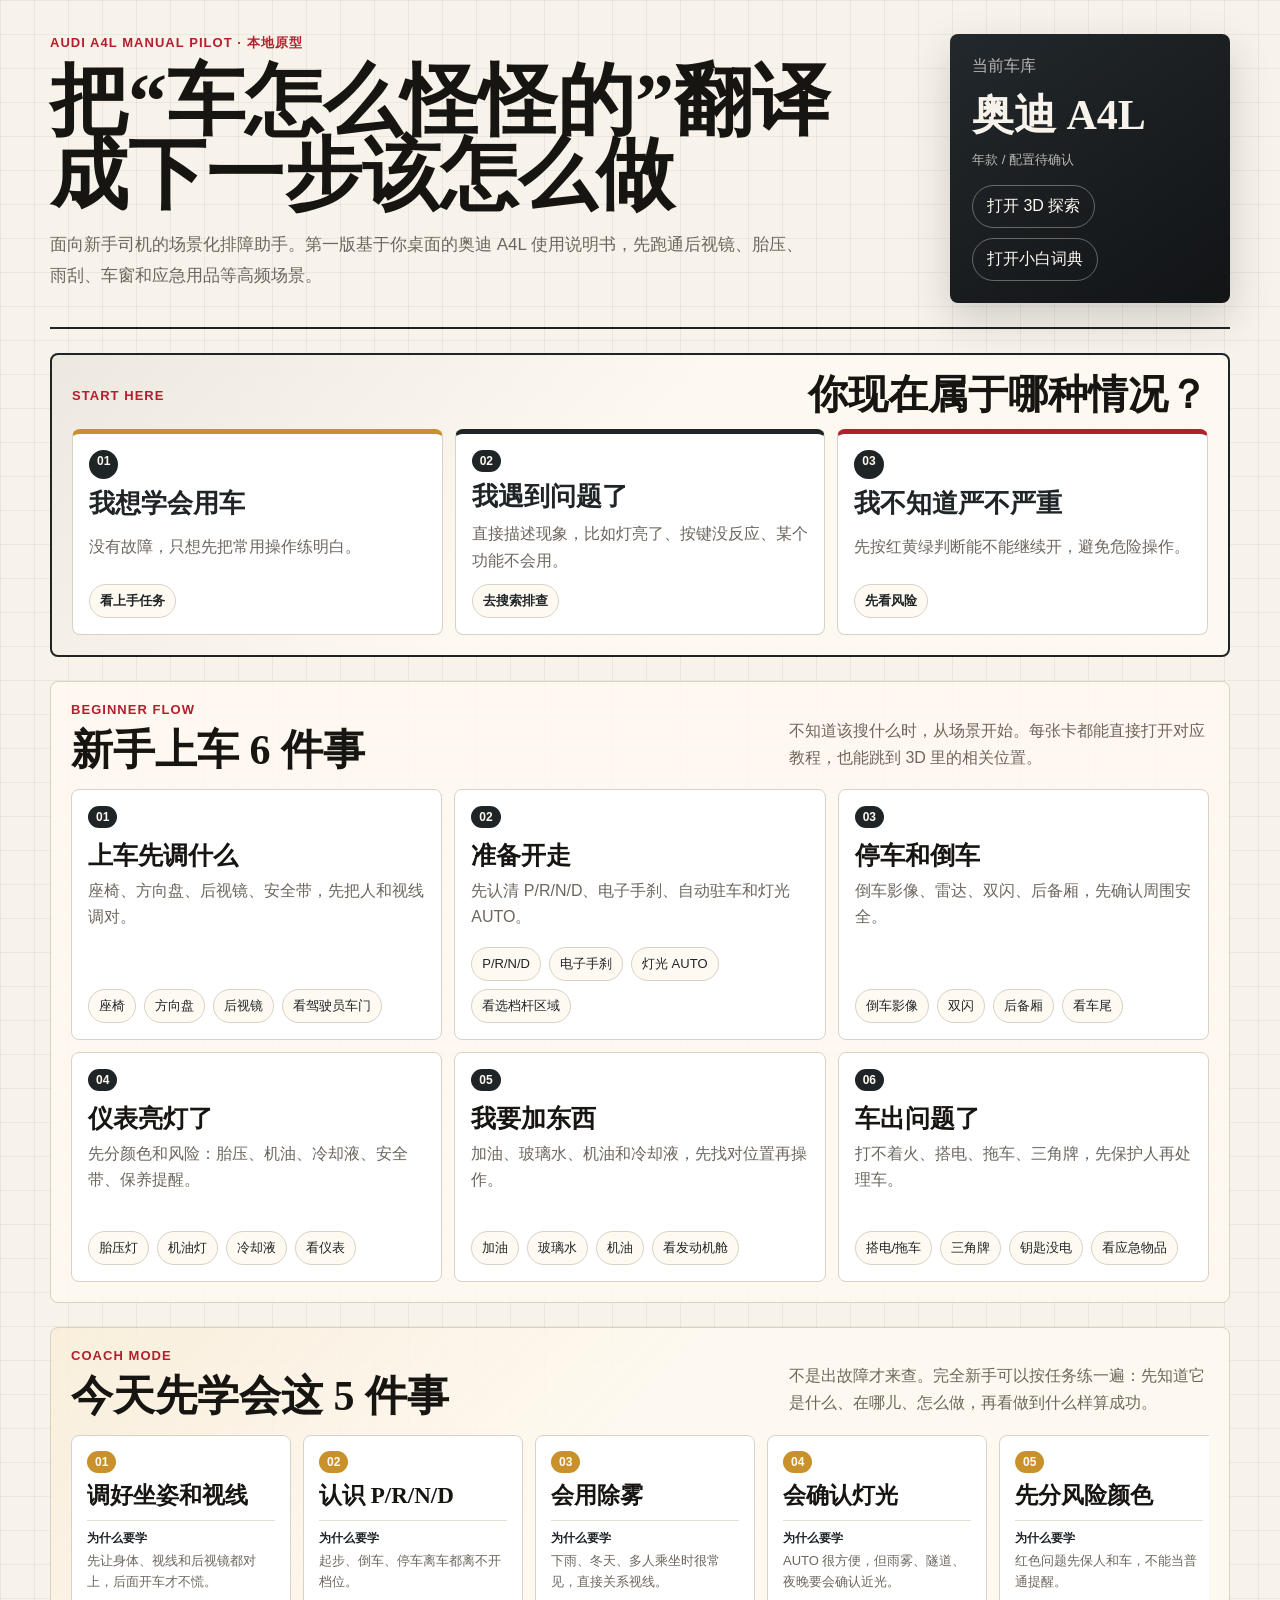
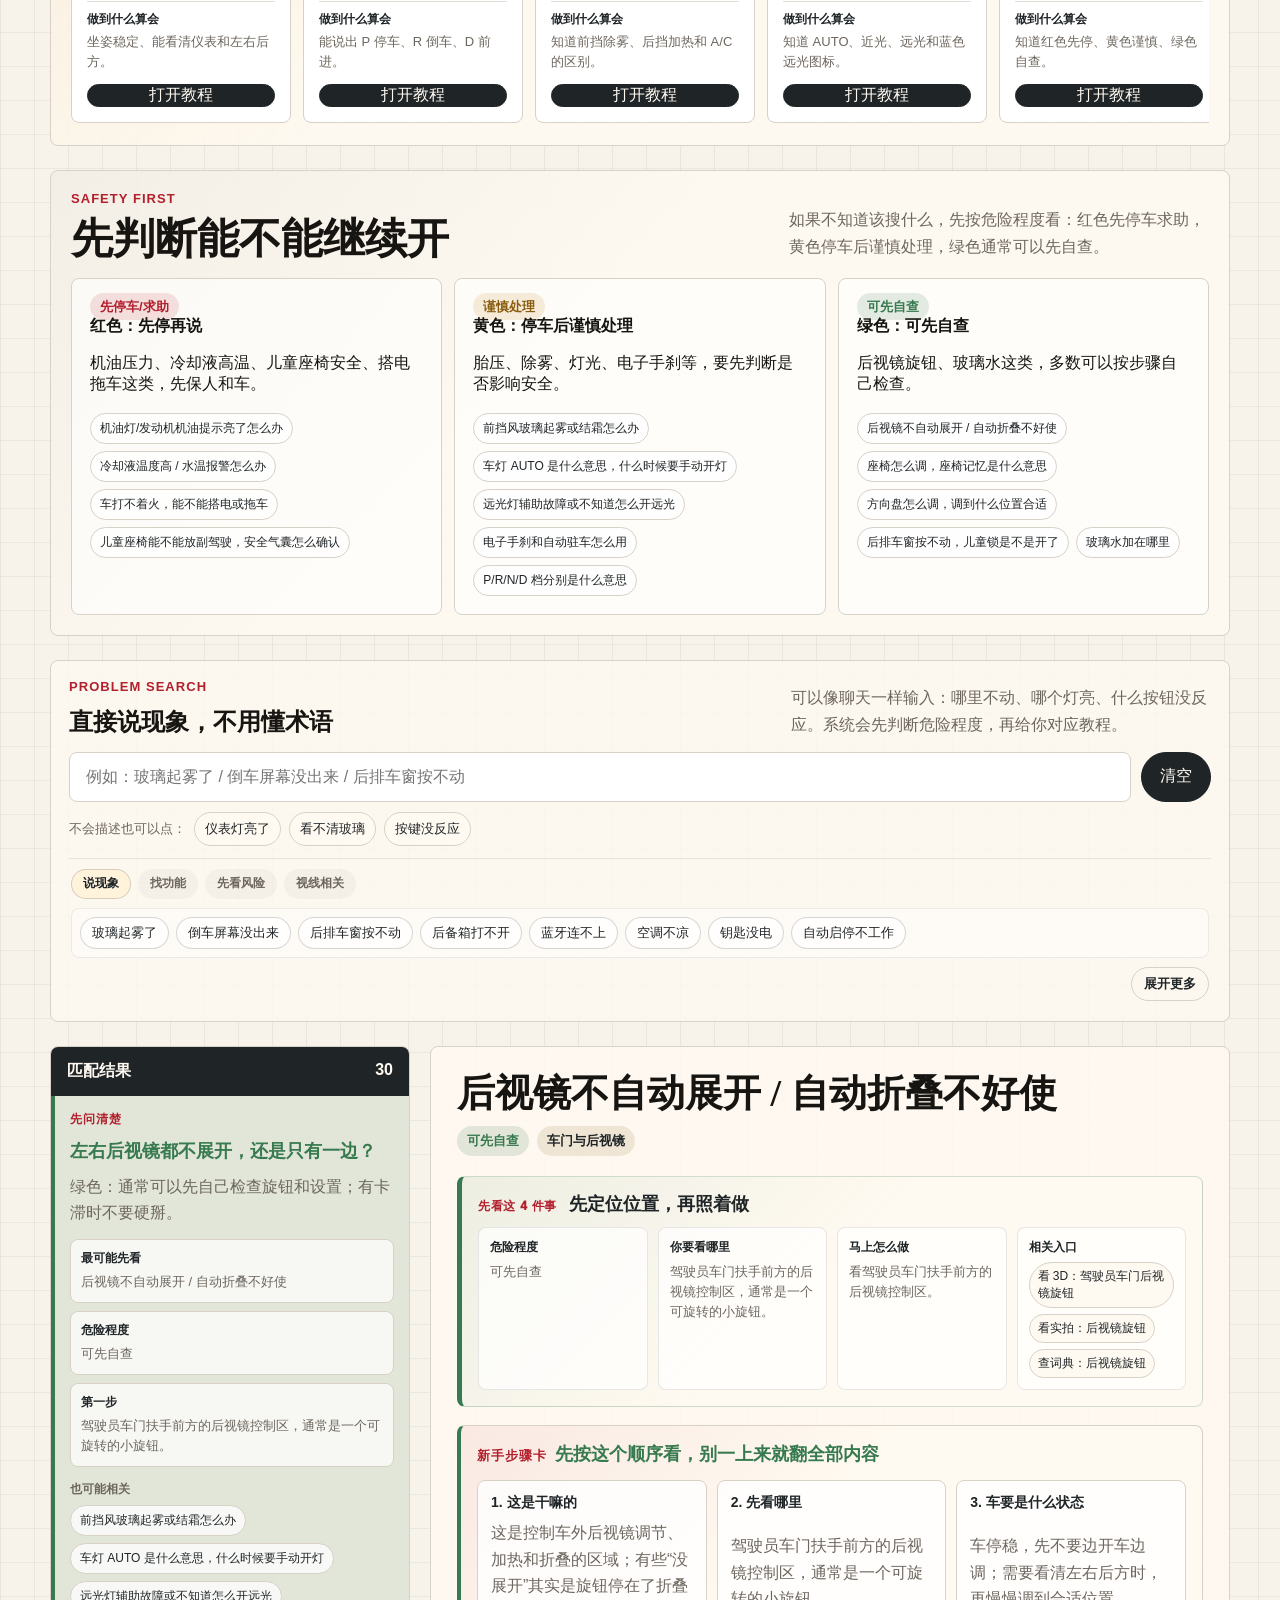
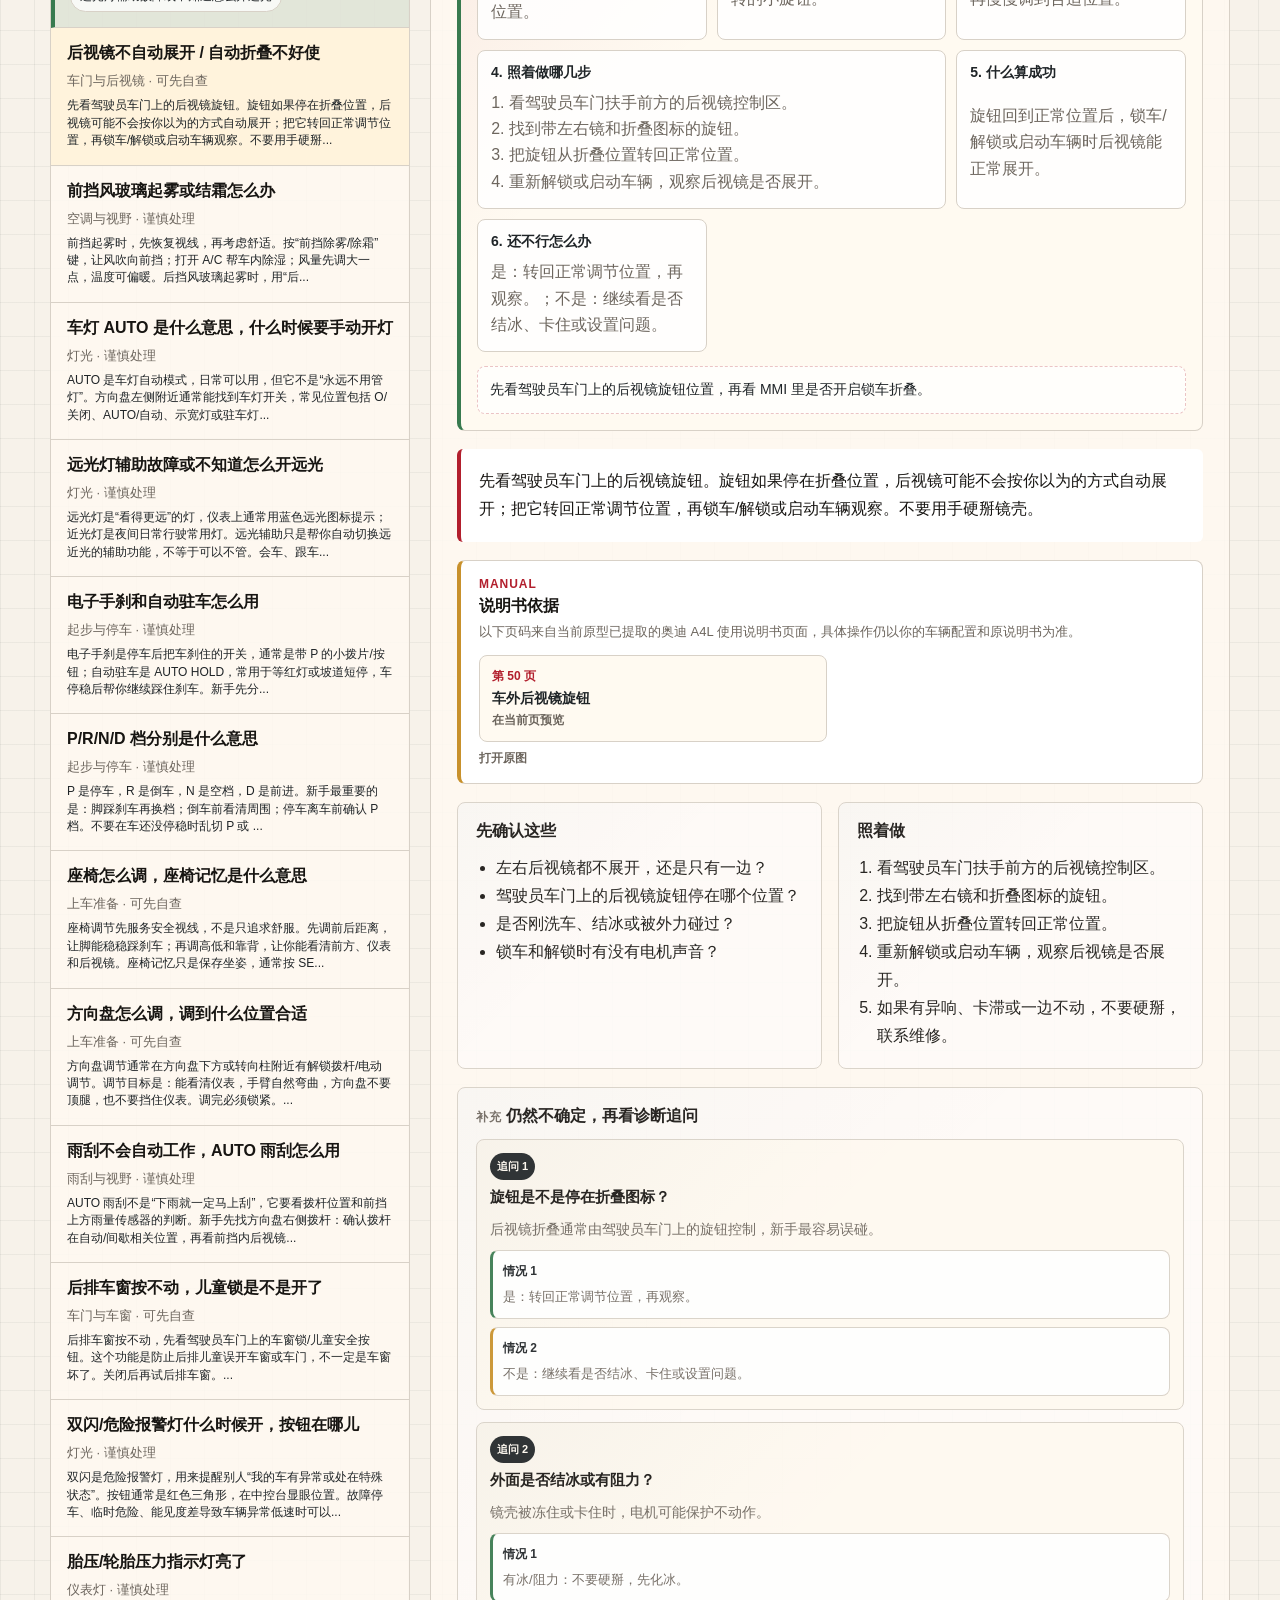
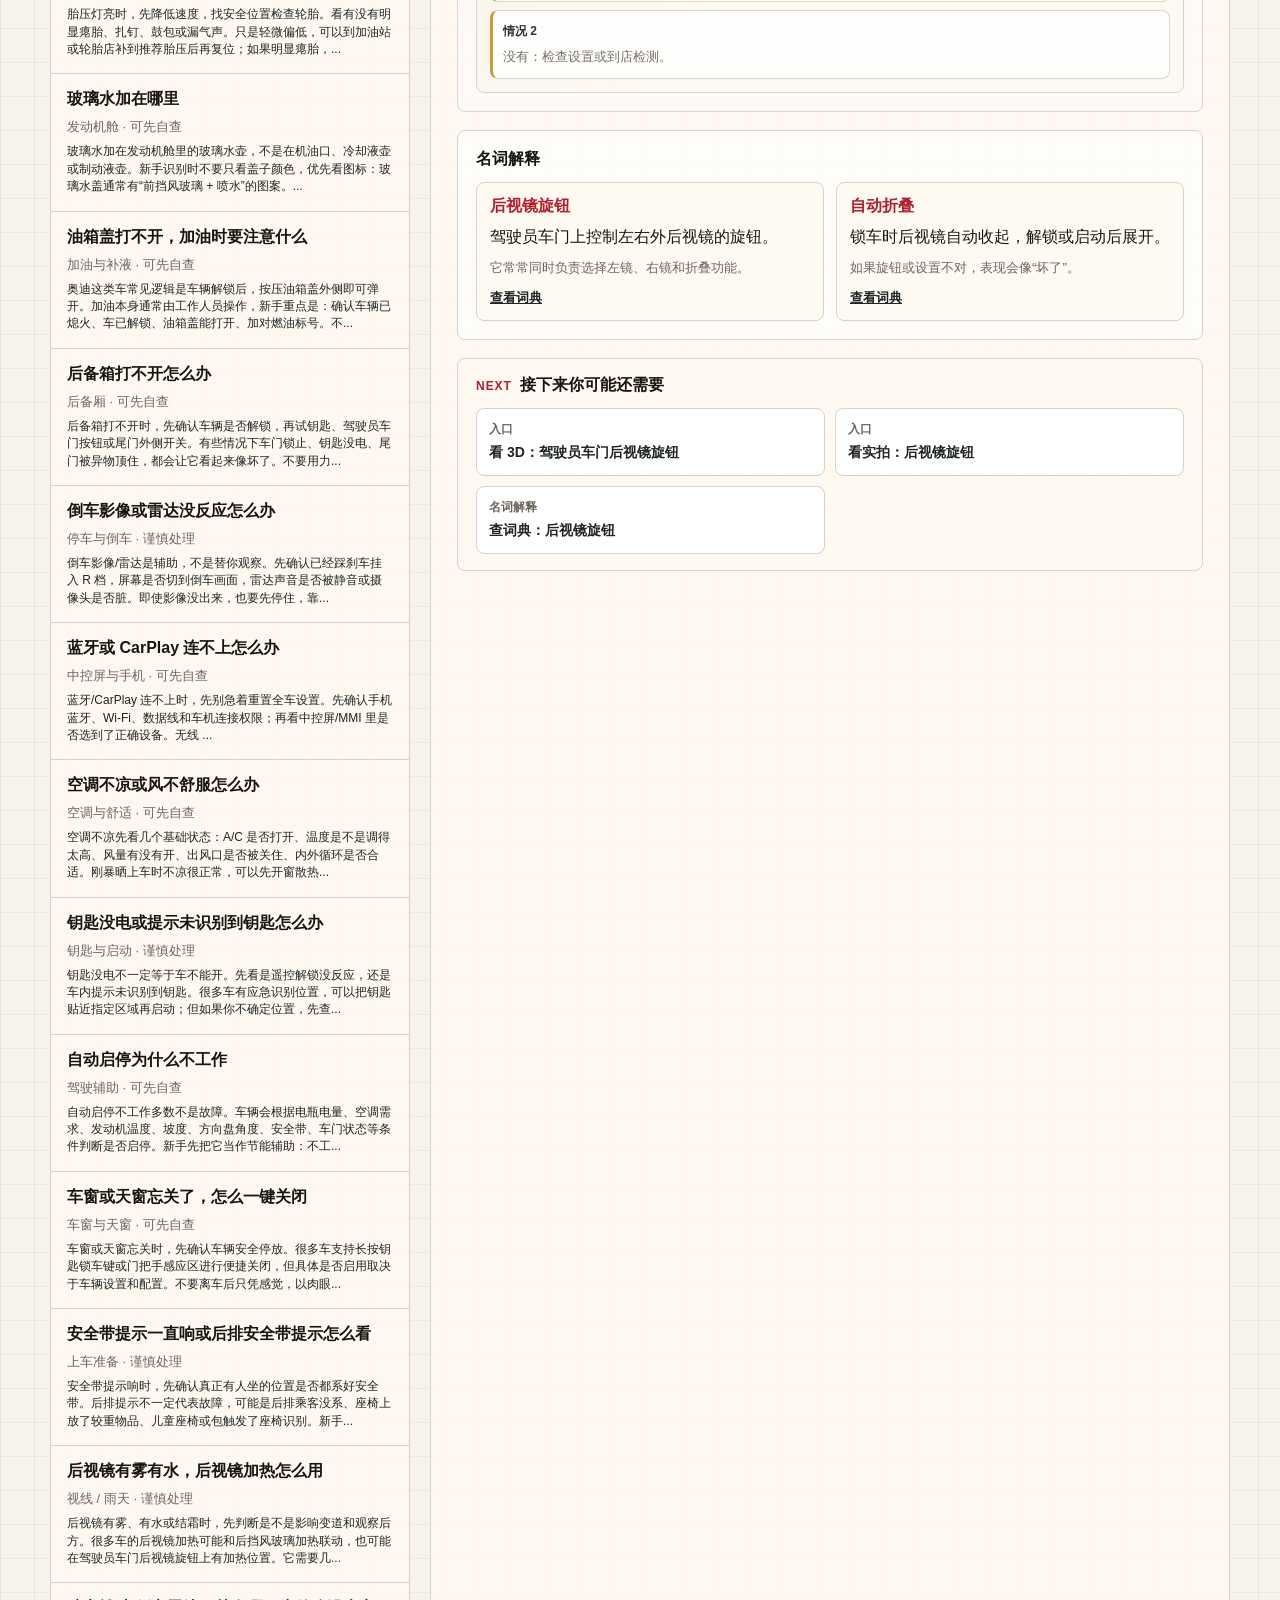
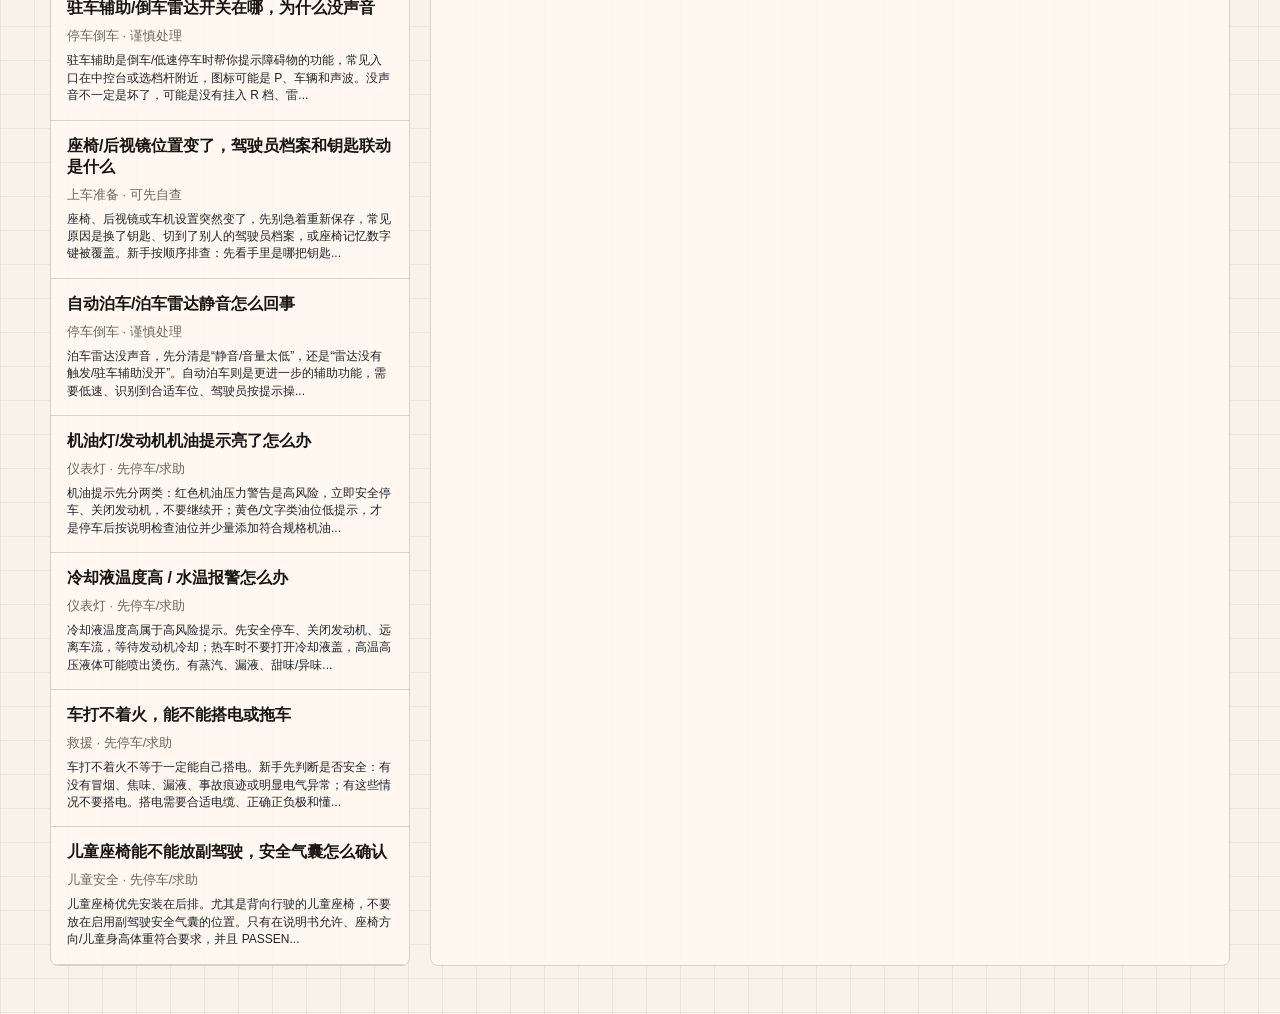
==== commit 23c68804: "Add action summary and 3D zone coach cards" ====
--- a/index.html
+++ b/index.html
@@ -4,7 +4,7 @@
     <meta charset="utf-8" />
     <meta name="viewport" content="width=device-width, initial-scale=1" />
     <title>奥迪 A4L 新手排障助手</title>
-    <link rel="stylesheet" href="./styles.css?v=mobile-layout-1" />
+    <link rel="stylesheet" href="./styles.css?v=overall-ux-1" />
   </head>
   <body>
     <main class="shell">
@@ -204,6 +204,6 @@
       </section>
     </main>
 
-    <script src="./app.js?v=hide-coverage-debug"></script>
+    <script src="./app.js?v=overall-ux-1"></script>
   </body>
 </html>
--- a/styles.css
+++ b/styles.css
@@ -941,6 +941,53 @@
   line-height: 1.75;
 }
 
+.zone-coach-card {
+  display: grid;
+  gap: 10px;
+  margin-top: 14px;
+  padding: 12px;
+  background:
+    linear-gradient(135deg, rgba(200, 145, 44, 0.09), transparent 52%),
+    #fffaf1;
+  border: 1px solid rgba(31, 36, 39, 0.12);
+  border-left: 4px solid var(--gold);
+  border-radius: 8px;
+}
+
+.zone-coach-card > span {
+  color: var(--red);
+  font-size: 11px;
+  font-weight: 950;
+  letter-spacing: 0.08em;
+}
+
+.zone-coach-grid {
+  display: grid;
+  grid-template-columns: repeat(3, minmax(0, 1fr));
+  gap: 8px;
+}
+
+.zone-coach-grid article {
+  padding: 9px;
+  background: rgba(255, 255, 255, 0.68);
+  border: 1px solid rgba(31, 36, 39, 0.08);
+  border-radius: 8px;
+}
+
+.zone-coach-grid b {
+  display: block;
+  margin-bottom: 5px;
+  color: var(--dark);
+  font-size: 11px;
+}
+
+.zone-coach-grid p {
+  margin: 0;
+  color: var(--muted);
+  font-size: 12px;
+  line-height: 1.45;
+}
+
 .part-list {
   display: flex;
   flex-wrap: wrap;
@@ -2219,6 +2266,108 @@
 .risk-red {
   background: rgba(178, 31, 45, 0.13);
   color: var(--red);
+}
+
+.action-summary {
+  display: grid;
+  gap: 12px;
+  margin: 0 0 18px;
+  padding: 16px;
+  background:
+    linear-gradient(135deg, rgba(56, 122, 79, 0.09), transparent 48%),
+    #fffaf1;
+  border: 1px solid rgba(56, 122, 79, 0.22);
+  border-left: 5px solid var(--green);
+  border-radius: 8px;
+}
+
+.action-summary.risk-yellow {
+  background:
+    linear-gradient(135deg, rgba(200, 145, 44, 0.12), transparent 48%),
+    #fffaf1;
+  border-color: rgba(200, 145, 44, 0.25);
+  border-left-color: var(--gold);
+}
+
+.action-summary.risk-red {
+  background:
+    linear-gradient(135deg, rgba(178, 31, 45, 0.11), transparent 48%),
+    #fff8f4;
+  border-color: rgba(178, 31, 45, 0.24);
+  border-left-color: var(--red);
+}
+
+.action-summary-head {
+  display: flex;
+  flex-wrap: wrap;
+  gap: 8px 12px;
+  align-items: baseline;
+}
+
+.action-summary-head span {
+  color: var(--red);
+  font-size: 12px;
+  font-weight: 950;
+  letter-spacing: 0.06em;
+}
+
+.action-summary-head strong {
+  color: var(--dark);
+  font-size: 18px;
+  line-height: 1.25;
+}
+
+.action-summary-grid {
+  display: grid;
+  grid-template-columns: repeat(4, minmax(0, 1fr));
+  gap: 10px;
+}
+
+.action-summary-grid article {
+  padding: 11px;
+  background: rgba(255, 255, 255, 0.72);
+  border: 1px solid rgba(31, 36, 39, 0.1);
+  border-radius: 8px;
+}
+
+.action-summary-grid b {
+  display: block;
+  margin-bottom: 6px;
+  color: var(--dark);
+  font-size: 12px;
+}
+
+.action-summary-grid p {
+  margin: 0;
+  color: var(--muted);
+  font-size: 13px;
+  line-height: 1.55;
+}
+
+.action-summary-links {
+  display: flex;
+  flex-wrap: wrap;
+  gap: 6px;
+}
+
+.action-summary-links a,
+.action-summary-links button {
+  display: inline-flex;
+  align-items: center;
+  min-height: 28px;
+  padding: 5px 8px;
+  color: var(--dark);
+  background: #fffaf1;
+  border: 1px solid var(--line);
+  border-radius: 999px;
+  font-size: 12px;
+  text-decoration: none;
+}
+
+.action-summary-links a:hover,
+.action-summary-links button:hover {
+  border-color: var(--dark);
+  background: #fff3dc;
 }
 
 .emergency-banner {
@@ -3660,4 +3809,27 @@
     grid-template-columns: 1fr;
   }
 
-}
+  .action-summary {
+    padding: 13px;
+  }
+
+  .action-summary-grid {
+    display: flex;
+    gap: 8px;
+    margin-inline: -13px;
+    padding: 0 13px 4px;
+    overflow-x: auto;
+    scroll-snap-type: x mandatory;
+    -webkit-overflow-scrolling: touch;
+  }
+
+  .action-summary-grid article {
+    flex: 0 0 min(76vw, 290px);
+    scroll-snap-align: start;
+  }
+
+  .zone-coach-grid {
+    grid-template-columns: 1fr;
+  }
+
+}
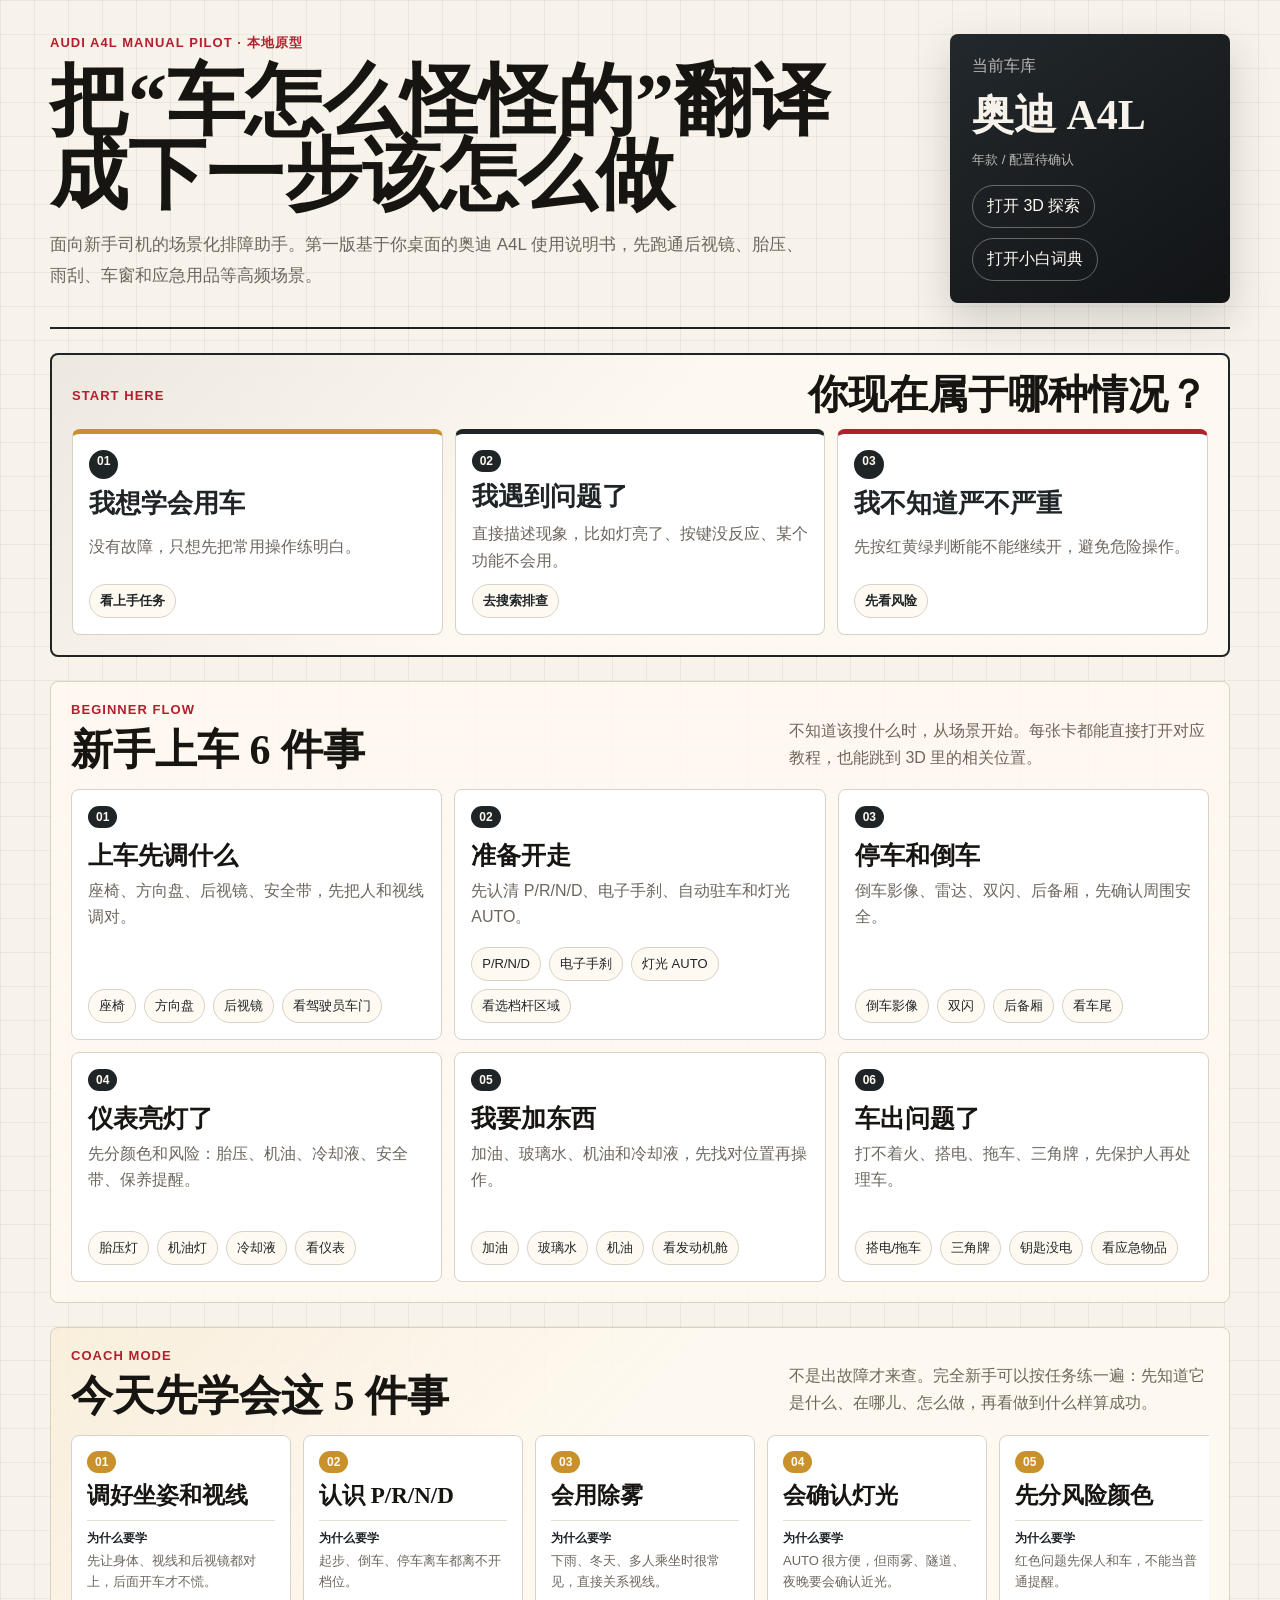
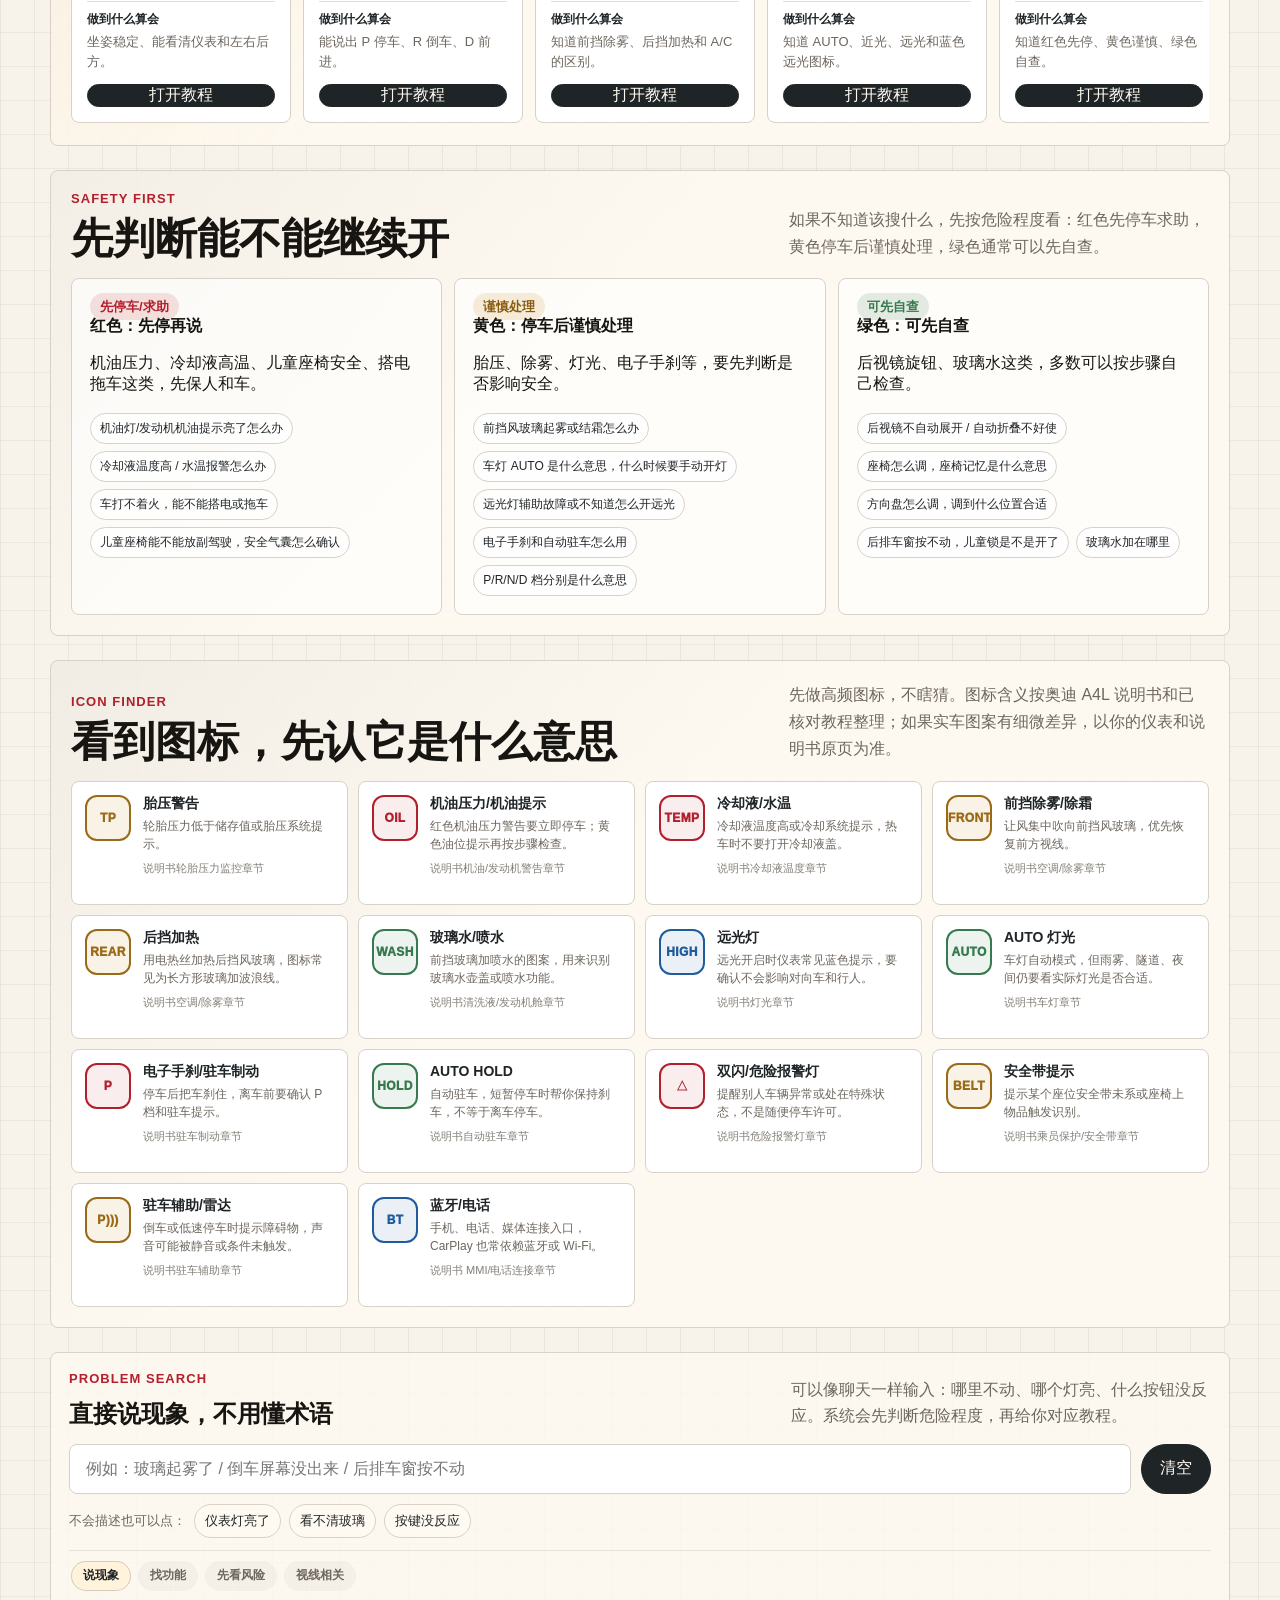
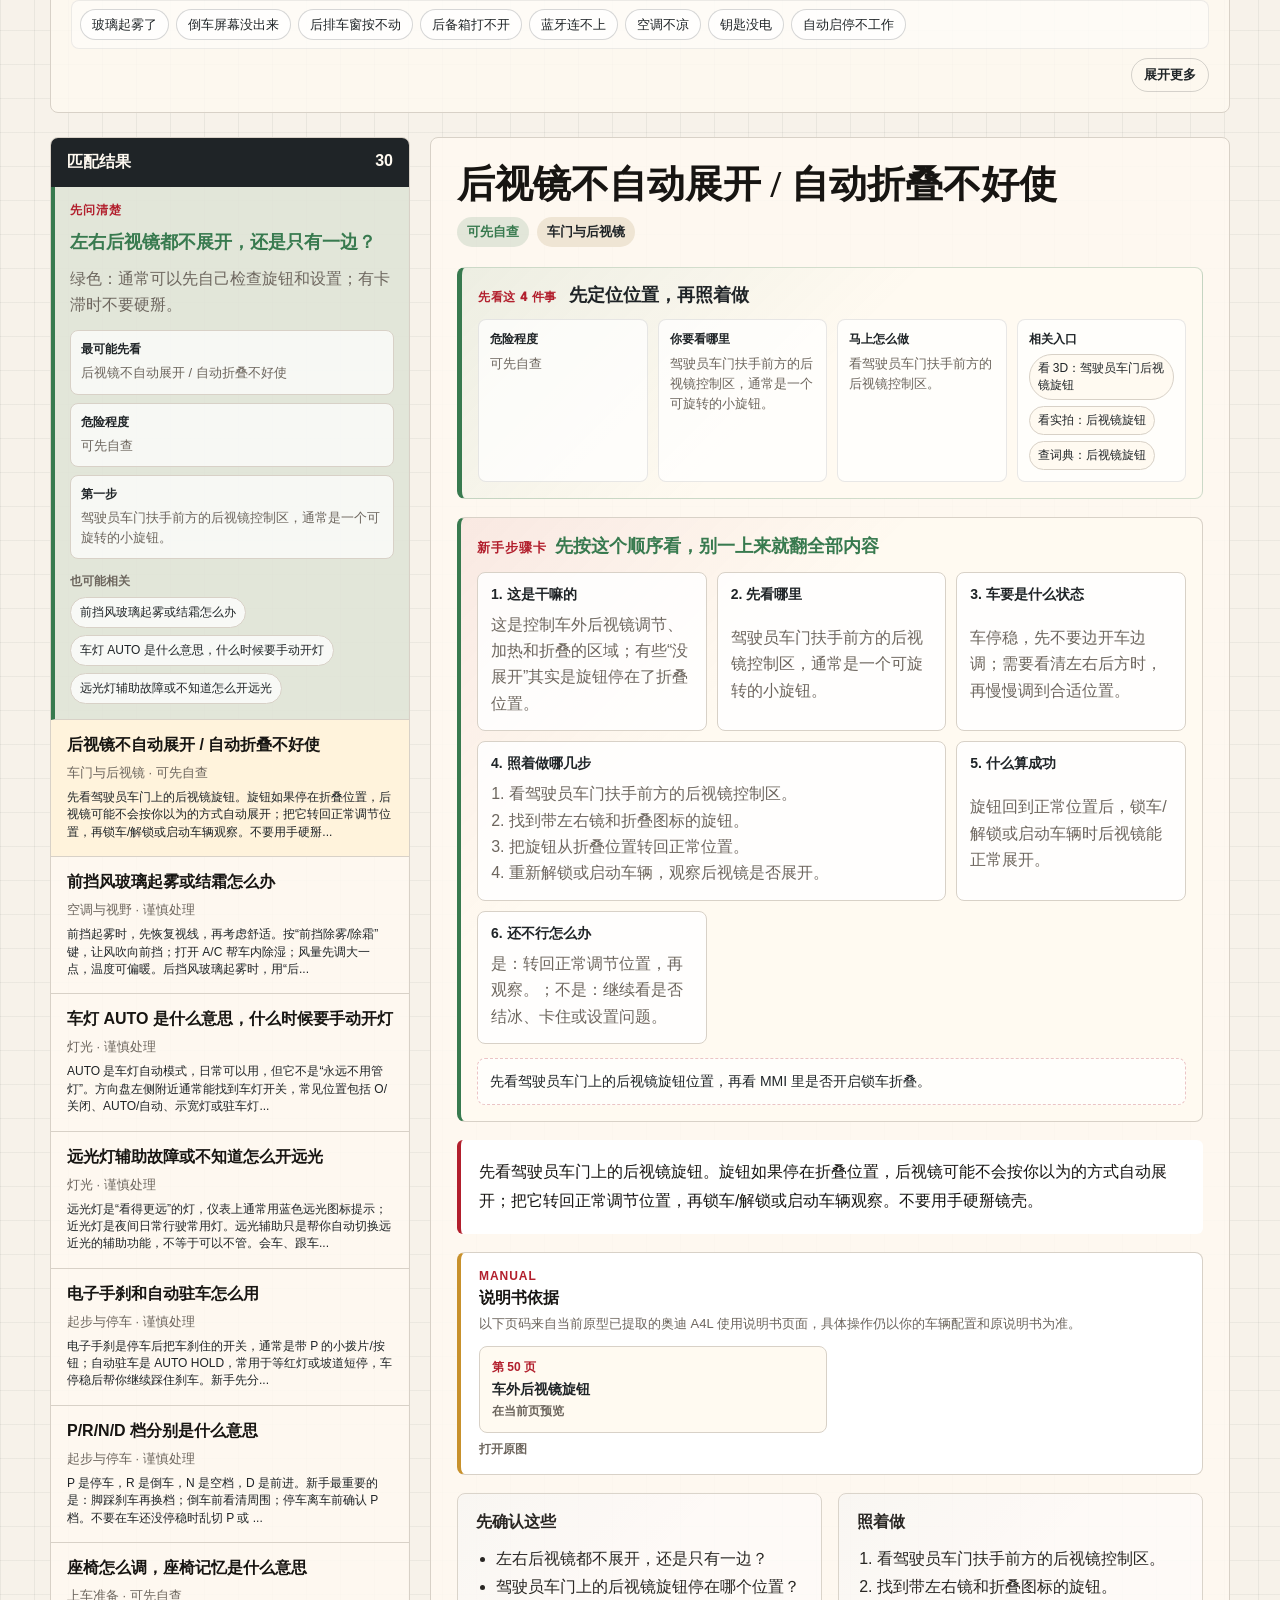
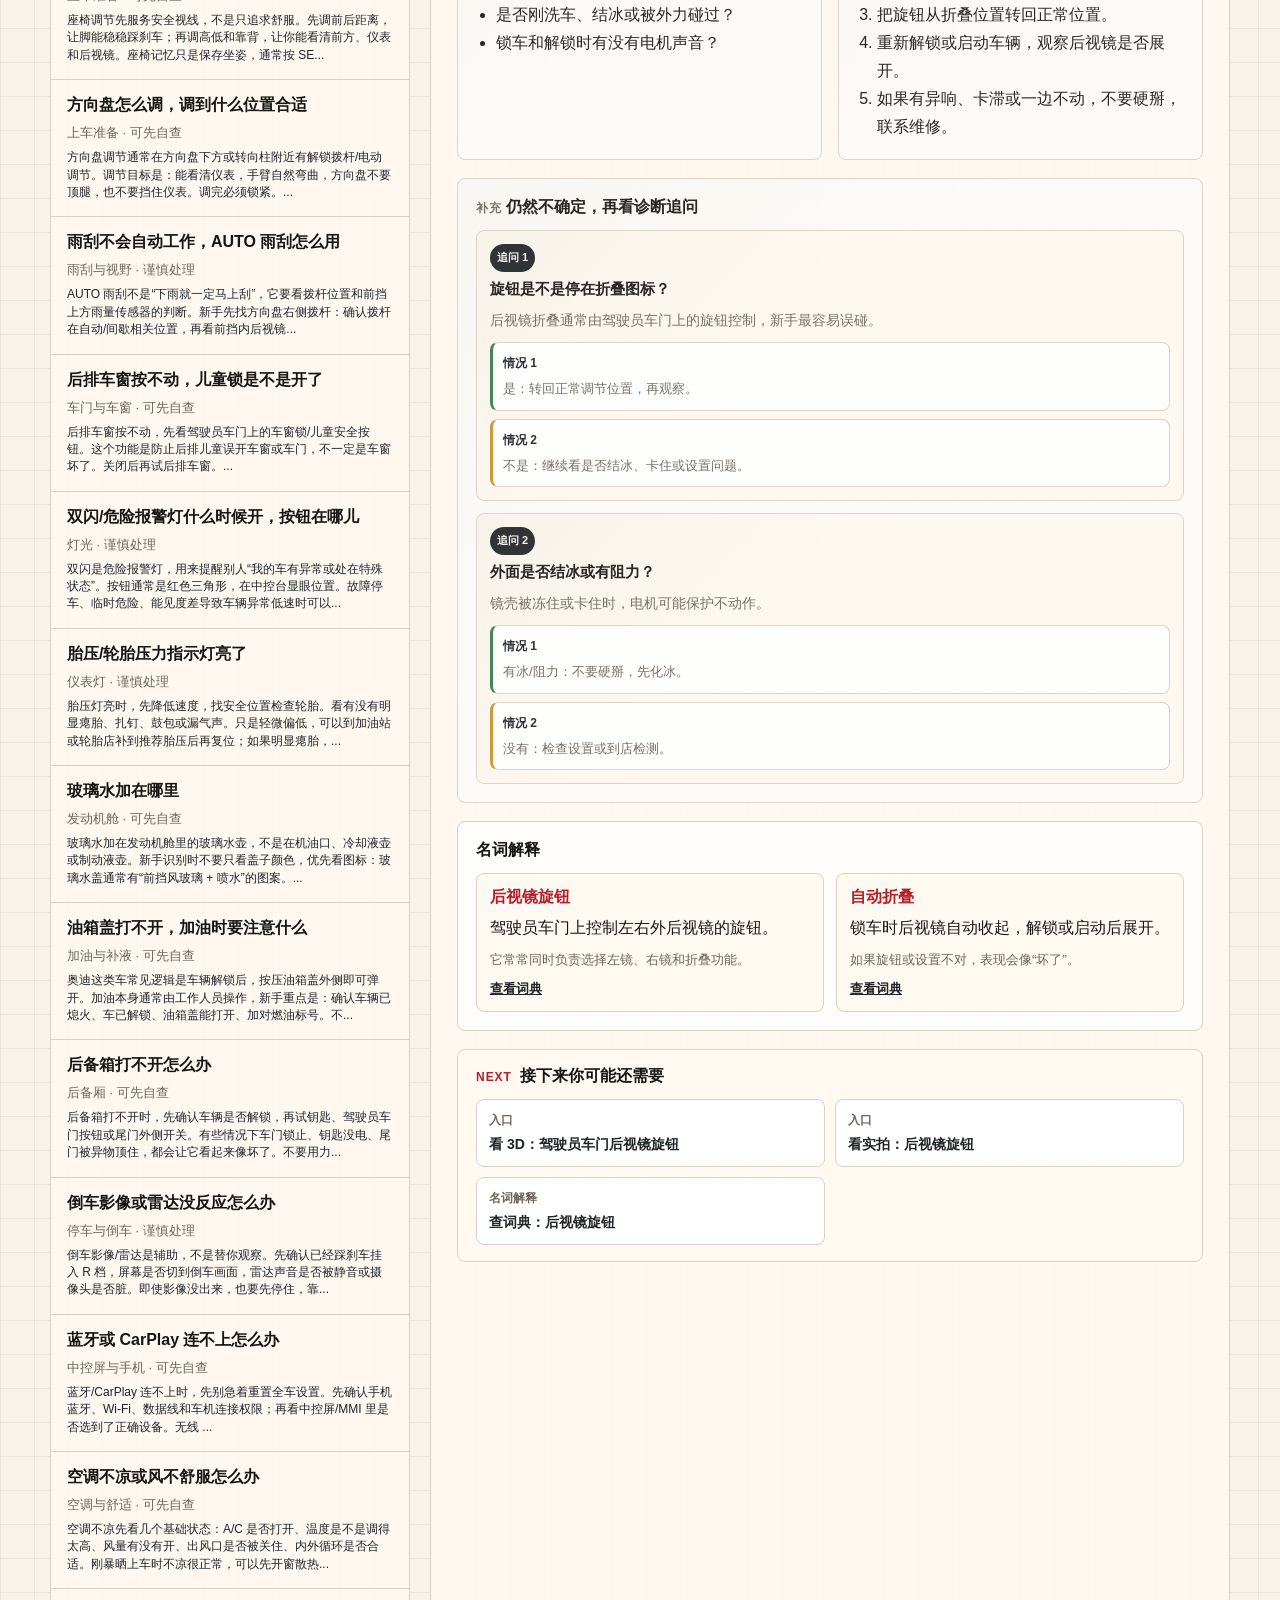
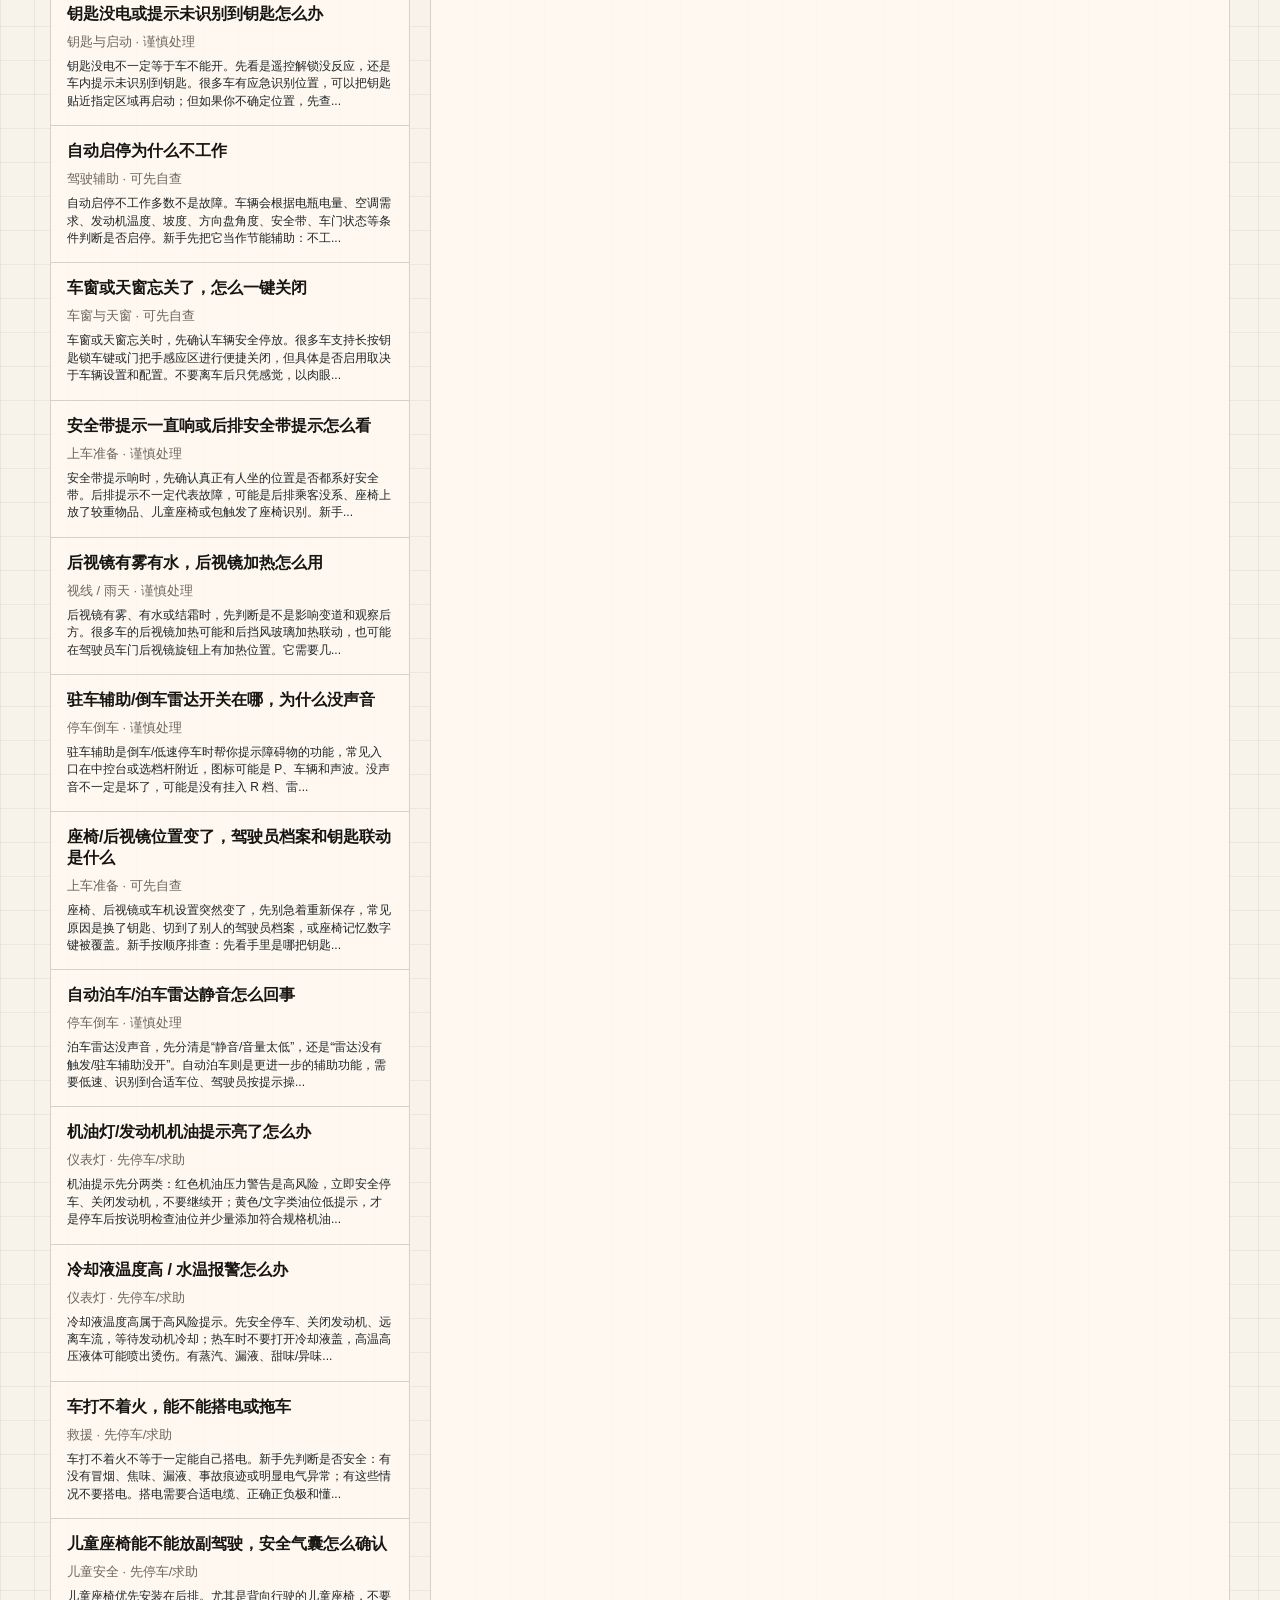
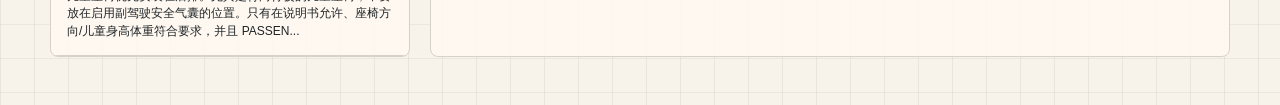
==== commit 8b82fa9c: "Add manual-backed icon guide" ====
--- a/index.html
+++ b/index.html
@@ -4,7 +4,7 @@
     <meta charset="utf-8" />
     <meta name="viewport" content="width=device-width, initial-scale=1" />
     <title>奥迪 A4L 新手排障助手</title>
-    <link rel="stylesheet" href="./styles.css?v=overall-ux-1" />
+    <link rel="stylesheet" href="./styles.css?v=icon-guide-1" />
   </head>
   <body>
     <main class="shell">
@@ -156,6 +156,17 @@
         <div class="risk-board-grid" id="riskBoard"></div>
       </section>
 
+      <section class="icon-board" id="iconMode" aria-label="图标识别">
+        <div class="section-head">
+          <div>
+            <p class="eyebrow">Icon Finder</p>
+            <h2>看到图标，先认它是什么意思</h2>
+          </div>
+          <p>先做高频图标，不瞎猜。图标含义按奥迪 A4L 说明书和已核对教程整理；如果实车图案有细微差异，以你的仪表和说明书原页为准。</p>
+        </div>
+        <div class="icon-grid" id="iconGuide"></div>
+      </section>
+
       <section class="coverage-board dev-only" id="coverageMode" aria-label="内容覆盖看板" hidden>
         <div class="section-head">
           <div>
@@ -204,6 +215,6 @@
       </section>
     </main>
 
-    <script src="./app.js?v=overall-ux-1"></script>
+    <script src="./app.js?v=icon-guide-1"></script>
   </body>
 </html>
--- a/styles.css
+++ b/styles.css
@@ -239,6 +239,7 @@
 .beginner-guide,
 .onboarding-tasks,
 .risk-board,
+.icon-board,
 .coverage-board {
   margin: 24px 0;
   padding: 20px;
@@ -430,6 +431,98 @@
 .task-actions a:hover {
   border-color: var(--dark);
   background: #fff3dc;
+}
+
+.icon-board {
+  background:
+    linear-gradient(135deg, rgba(31, 36, 39, 0.06), transparent 42%),
+    rgba(255, 250, 241, 0.9);
+}
+
+.icon-grid {
+  display: grid;
+  grid-template-columns: repeat(4, minmax(0, 1fr));
+  gap: 10px;
+}
+
+.icon-card {
+  display: grid;
+  grid-template-columns: auto minmax(0, 1fr);
+  gap: 12px;
+  align-items: start;
+  min-height: 124px;
+  padding: 13px;
+  color: var(--ink);
+  background: white;
+  border: 1px solid var(--line);
+  border-radius: 8px;
+  text-decoration: none;
+}
+
+.icon-card:hover {
+  border-color: var(--dark);
+  background: #fff8ea;
+}
+
+.icon-card strong,
+.issue-icon-grid strong {
+  display: block;
+  margin-bottom: 5px;
+  color: var(--dark);
+  font-size: 14px;
+  line-height: 1.28;
+}
+
+.icon-card small,
+.issue-icon-grid small {
+  display: block;
+  color: var(--muted);
+  font-size: 12px;
+  line-height: 1.5;
+}
+
+.icon-card em {
+  display: block;
+  margin-top: 8px;
+  color: rgba(109, 102, 94, 0.84);
+  font-size: 11px;
+  font-style: normal;
+  line-height: 1.45;
+}
+
+.icon-mark {
+  display: inline-grid;
+  width: 46px;
+  height: 46px;
+  place-items: center;
+  color: var(--dark);
+  background: #fffaf1;
+  border: 2px solid currentColor;
+  border-radius: 12px;
+  font-size: 12px;
+  font-weight: 950;
+  letter-spacing: 0.03em;
+  line-height: 1;
+}
+
+.icon-red {
+  color: var(--red);
+  background: rgba(178, 31, 45, 0.08);
+}
+
+.icon-yellow {
+  color: #9a6a16;
+  background: rgba(200, 145, 44, 0.11);
+}
+
+.icon-green {
+  color: var(--green);
+  background: rgba(56, 122, 79, 0.09);
+}
+
+.icon-blue {
+  color: #1f5b9d;
+  background: rgba(31, 91, 157, 0.09);
 }
 
 .risk-board {
@@ -1011,6 +1104,86 @@
 .part-pill.clickable:hover {
   border-color: var(--dark);
   background: #fff3dc;
+}
+
+.zone-study-path,
+.zone-goals {
+  display: grid;
+  gap: 10px;
+  margin-top: 14px;
+  padding: 12px;
+  background: rgba(255, 250, 241, 0.78);
+  border: 1px solid rgba(31, 36, 39, 0.1);
+  border-radius: 8px;
+}
+
+.zone-study-path > span,
+.zone-goals > span {
+  color: var(--red);
+  font-size: 11px;
+  font-weight: 950;
+  letter-spacing: 0.08em;
+}
+
+.zone-study-steps {
+  display: grid;
+  grid-template-columns: repeat(3, minmax(0, 1fr));
+  gap: 8px;
+}
+
+.zone-study-steps article {
+  padding: 10px;
+  background: white;
+  border: 1px solid rgba(31, 36, 39, 0.1);
+  border-radius: 8px;
+}
+
+.zone-study-steps article.available {
+  box-shadow: inset 3px 0 0 var(--gold);
+}
+
+.zone-study-steps article.muted {
+  opacity: 0.72;
+}
+
+.zone-study-steps b,
+.zone-goal-grid strong {
+  display: block;
+  color: var(--dark);
+  font-size: 12px;
+  line-height: 1.25;
+}
+
+.zone-study-steps p,
+.zone-goal-grid small {
+  display: block;
+  margin-top: 5px;
+  color: var(--muted);
+  font-size: 11px;
+  line-height: 1.45;
+}
+
+.zone-goal-grid {
+  display: grid;
+  grid-template-columns: repeat(2, minmax(0, 1fr));
+  gap: 8px;
+}
+
+.zone-goal-grid a {
+  min-width: 0;
+  padding: 10px;
+  color: var(--dark);
+  background: white;
+  border: 1px solid rgba(31, 36, 39, 0.12);
+  border-radius: 8px;
+  text-decoration: none;
+}
+
+.zone-goal-grid a:hover,
+.zone-goal-grid a:focus-visible {
+  border-color: var(--dark);
+  background: #fff3dc;
+  box-shadow: inset 3px 0 0 var(--red);
 }
 
 .zone-nav {
@@ -2366,6 +2539,58 @@
 
 .action-summary-links a:hover,
 .action-summary-links button:hover {
+  border-color: var(--dark);
+  background: #fff3dc;
+}
+
+.issue-icons {
+  display: grid;
+  gap: 10px;
+  margin: 0 0 18px;
+  padding: 14px;
+  background: #fffdf8;
+  border: 1px dashed rgba(31, 36, 39, 0.22);
+  border-radius: 8px;
+}
+
+.issue-icons-head {
+  display: grid;
+  gap: 4px;
+}
+
+.issue-icons-head span {
+  color: var(--dark);
+  font-size: 13px;
+  font-weight: 950;
+}
+
+.issue-icons-head p {
+  margin: 0;
+  color: var(--muted);
+  font-size: 12px;
+  line-height: 1.55;
+}
+
+.issue-icon-grid {
+  display: grid;
+  grid-template-columns: repeat(2, minmax(0, 1fr));
+  gap: 8px;
+}
+
+.issue-icon-grid a {
+  display: grid;
+  grid-template-columns: auto minmax(0, 1fr);
+  gap: 10px;
+  align-items: center;
+  padding: 10px;
+  color: var(--ink);
+  background: #fffaf1;
+  border: 1px solid var(--line);
+  border-radius: 8px;
+  text-decoration: none;
+}
+
+.issue-icon-grid a:hover {
   border-color: var(--dark);
   background: #fff3dc;
 }
@@ -3604,6 +3829,7 @@
   .beginner-guide,
   .onboarding-tasks,
   .risk-board,
+  .icon-board,
   .search-panel {
     margin: 14px 0;
     padding: 14px;
@@ -3630,6 +3856,7 @@
   .intent-grid,
   .guide-grid,
   .task-grid,
+  .icon-grid,
   .risk-board-grid {
     display: flex;
     grid-template-columns: none;
@@ -3648,6 +3875,7 @@
   .intent-grid::-webkit-scrollbar,
   .guide-grid::-webkit-scrollbar,
   .task-grid::-webkit-scrollbar,
+  .icon-grid::-webkit-scrollbar,
   .risk-board-grid::-webkit-scrollbar,
   .search-examples::-webkit-scrollbar,
   .chip-tabs::-webkit-scrollbar,
@@ -3658,6 +3886,7 @@
   .intent-grid::-webkit-scrollbar-thumb,
   .guide-grid::-webkit-scrollbar-thumb,
   .task-grid::-webkit-scrollbar-thumb,
+  .icon-grid::-webkit-scrollbar-thumb,
   .risk-board-grid::-webkit-scrollbar-thumb,
   .search-examples::-webkit-scrollbar-thumb,
   .chip-tabs::-webkit-scrollbar-thumb,
@@ -3669,6 +3898,7 @@
   .intent-grid::after,
   .guide-grid::after,
   .task-grid::after,
+  .icon-grid::after,
   .risk-board-grid::after {
     content: "";
     flex: 0 0 4px;
@@ -3677,6 +3907,7 @@
   .intent-card,
   .guide-card,
   .task-card,
+  .icon-card,
   .risk-board-grid > .box,
   .risk-column {
     flex: 0 0 min(82vw, 340px);
@@ -3717,6 +3948,14 @@
 
   .task-card h3 {
     font-size: 21px;
+  }
+
+  .icon-card {
+    min-height: 150px;
+  }
+
+  .issue-icon-grid {
+    grid-template-columns: 1fr;
   }
 
   .task-card dl {
@@ -3832,4 +4071,21 @@
     grid-template-columns: 1fr;
   }
 
-}
+  .zone-study-steps,
+  .zone-goal-grid {
+    display: flex;
+    gap: 8px;
+    margin-inline: -12px;
+    padding: 0 12px 4px;
+    overflow-x: auto;
+    scroll-snap-type: x mandatory;
+    -webkit-overflow-scrolling: touch;
+  }
+
+  .zone-study-steps article,
+  .zone-goal-grid a {
+    flex: 0 0 min(72vw, 280px);
+    scroll-snap-align: start;
+  }
+
+}
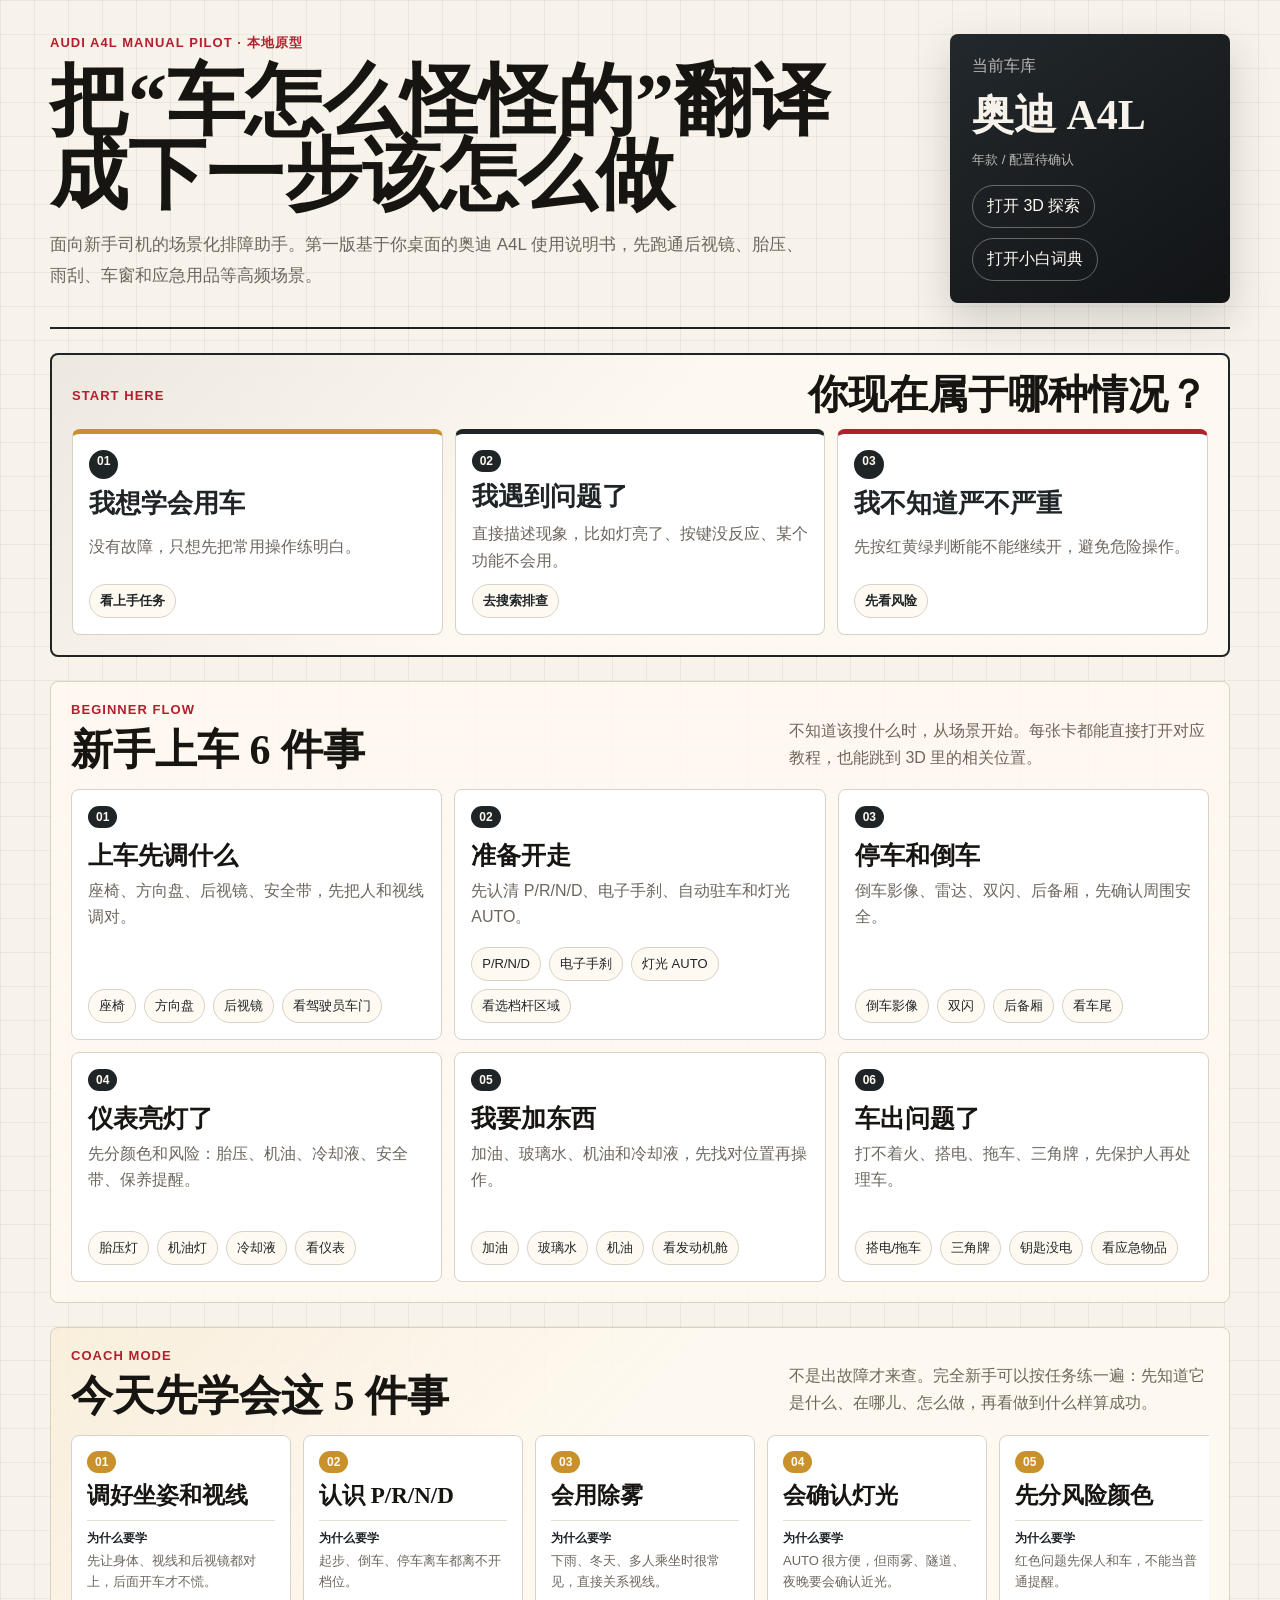
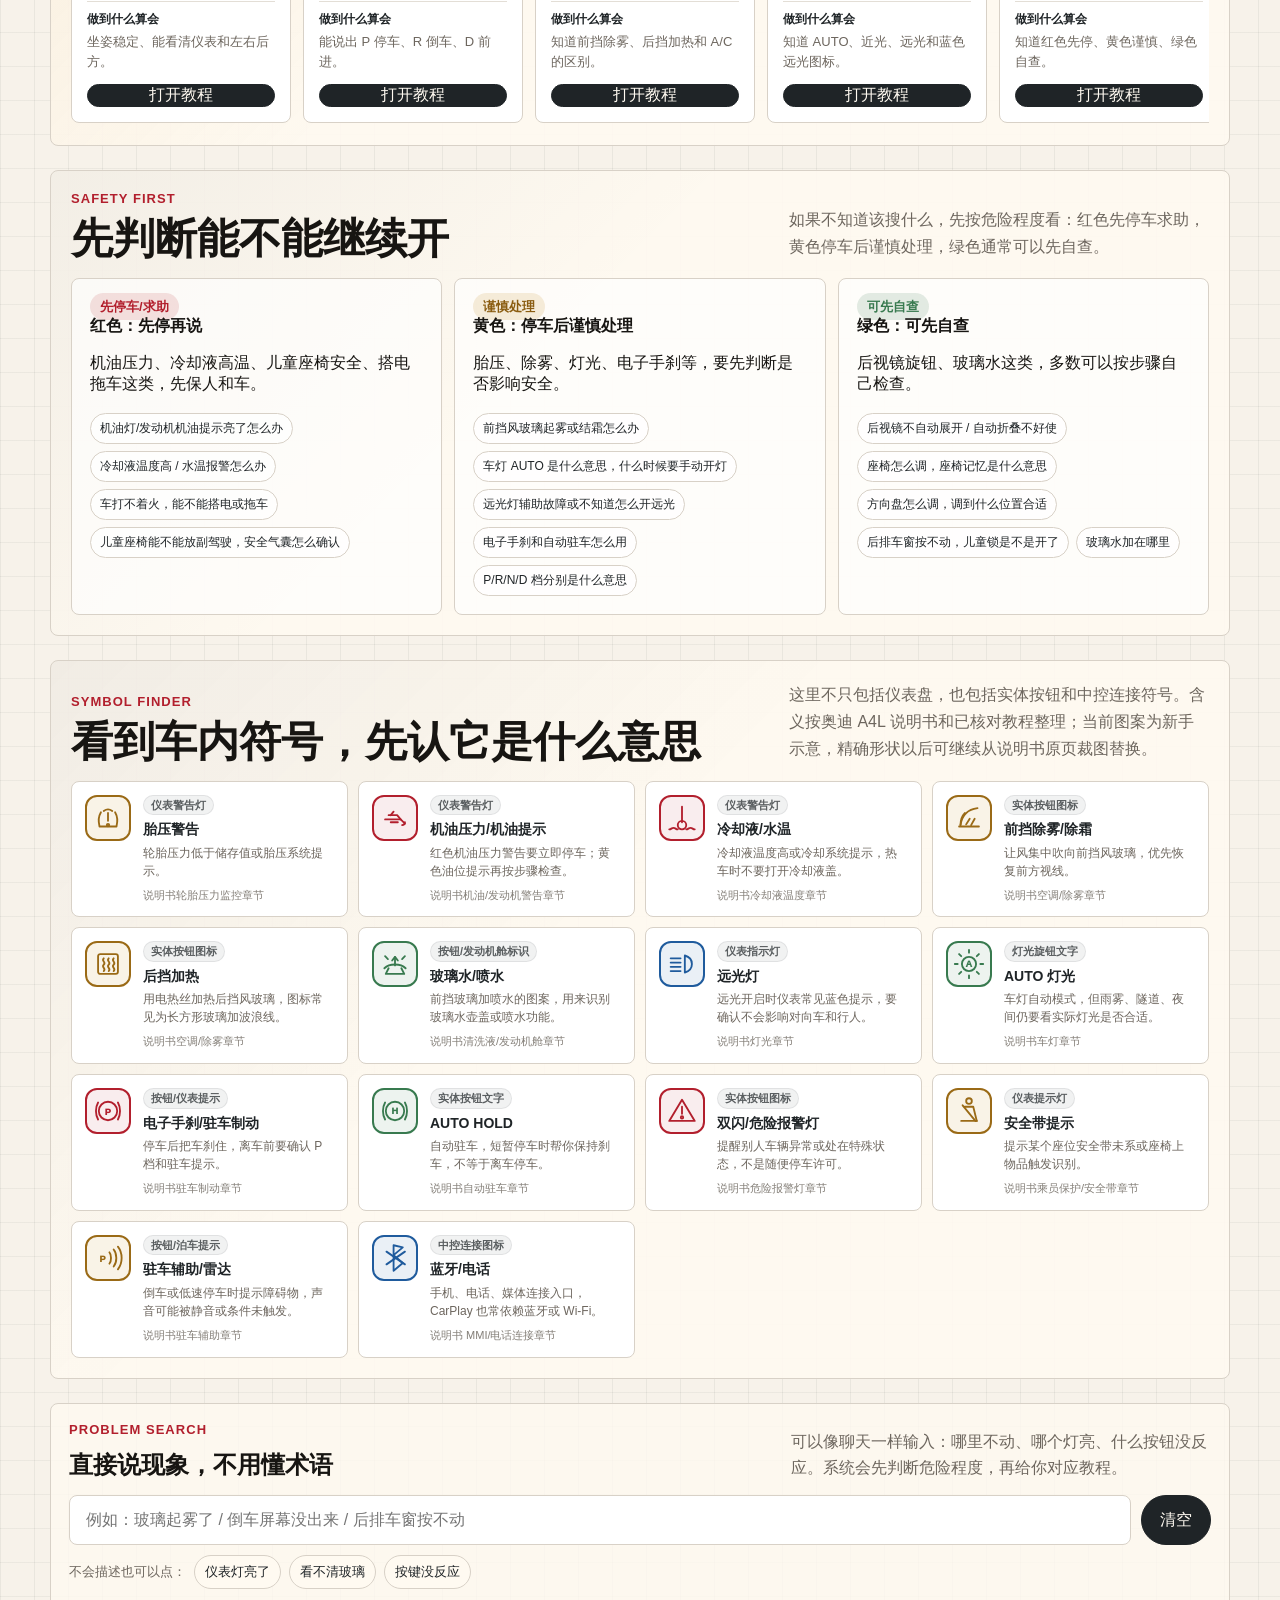
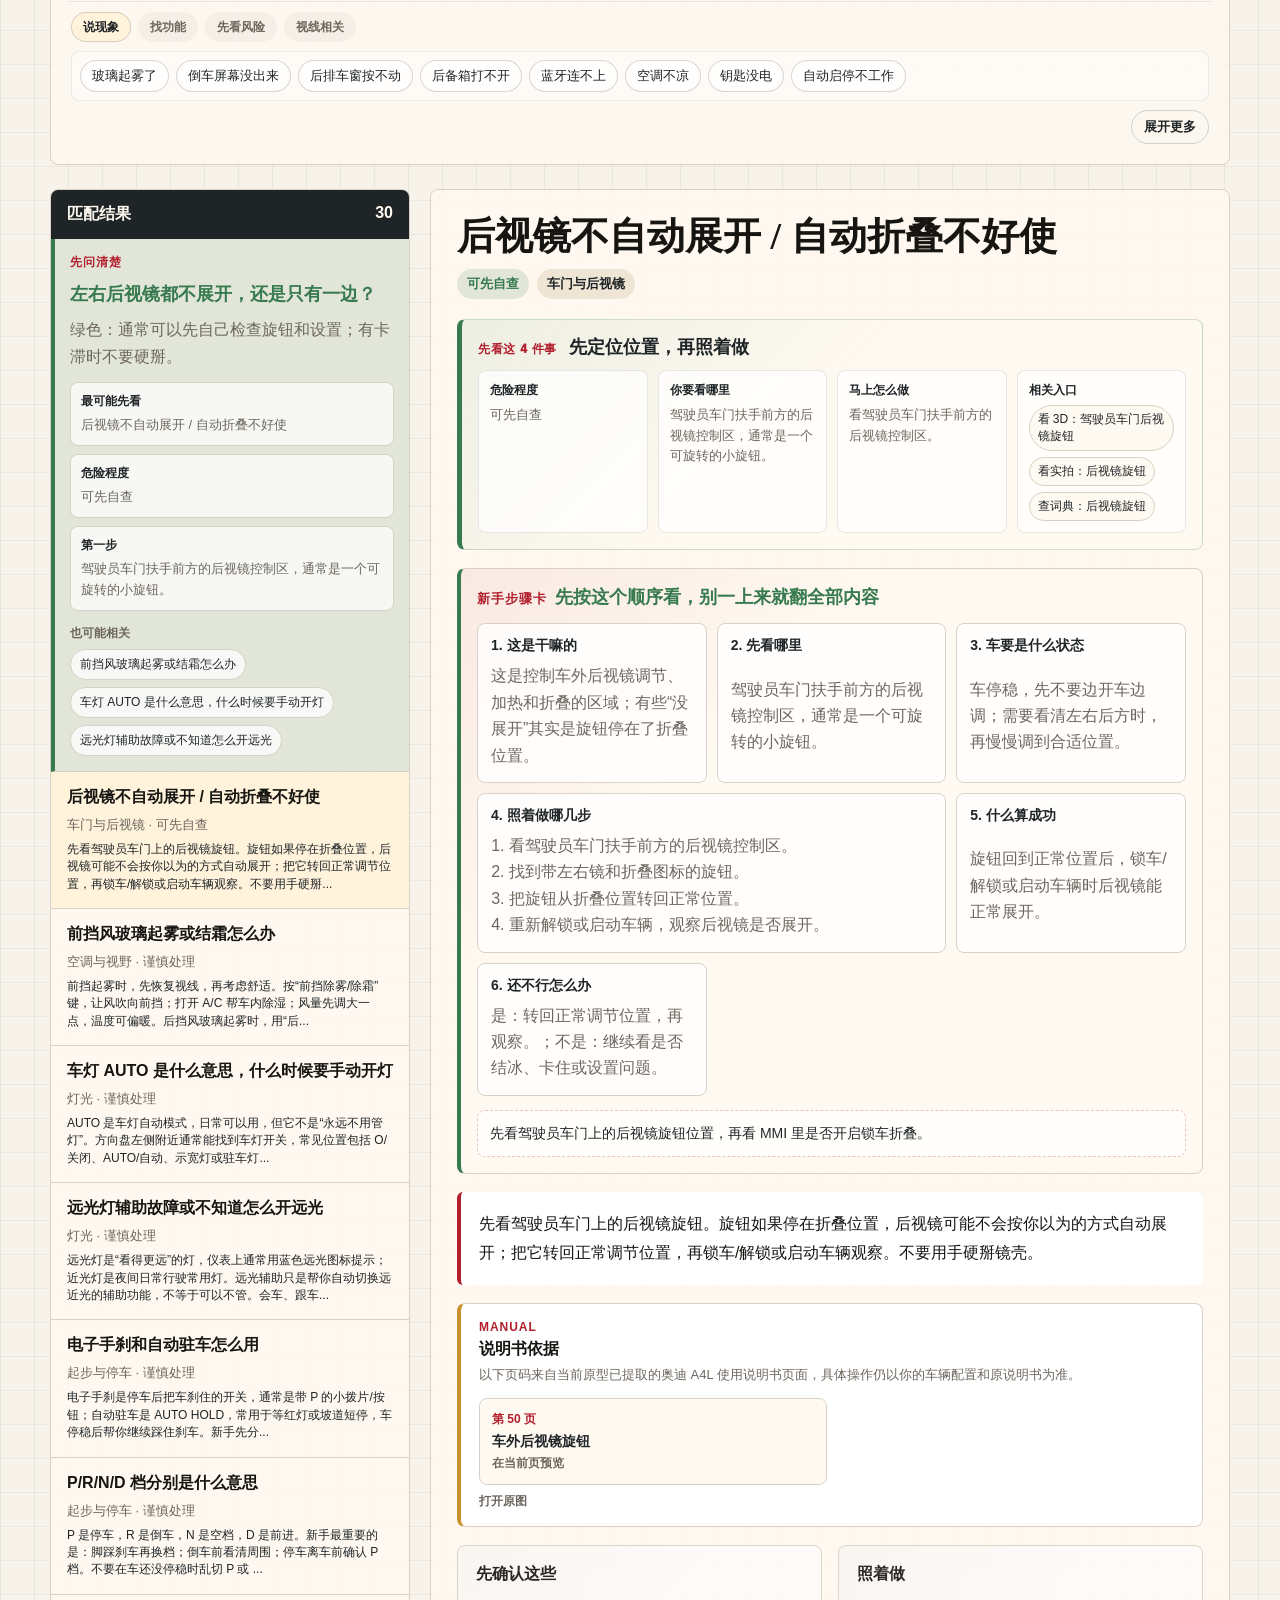
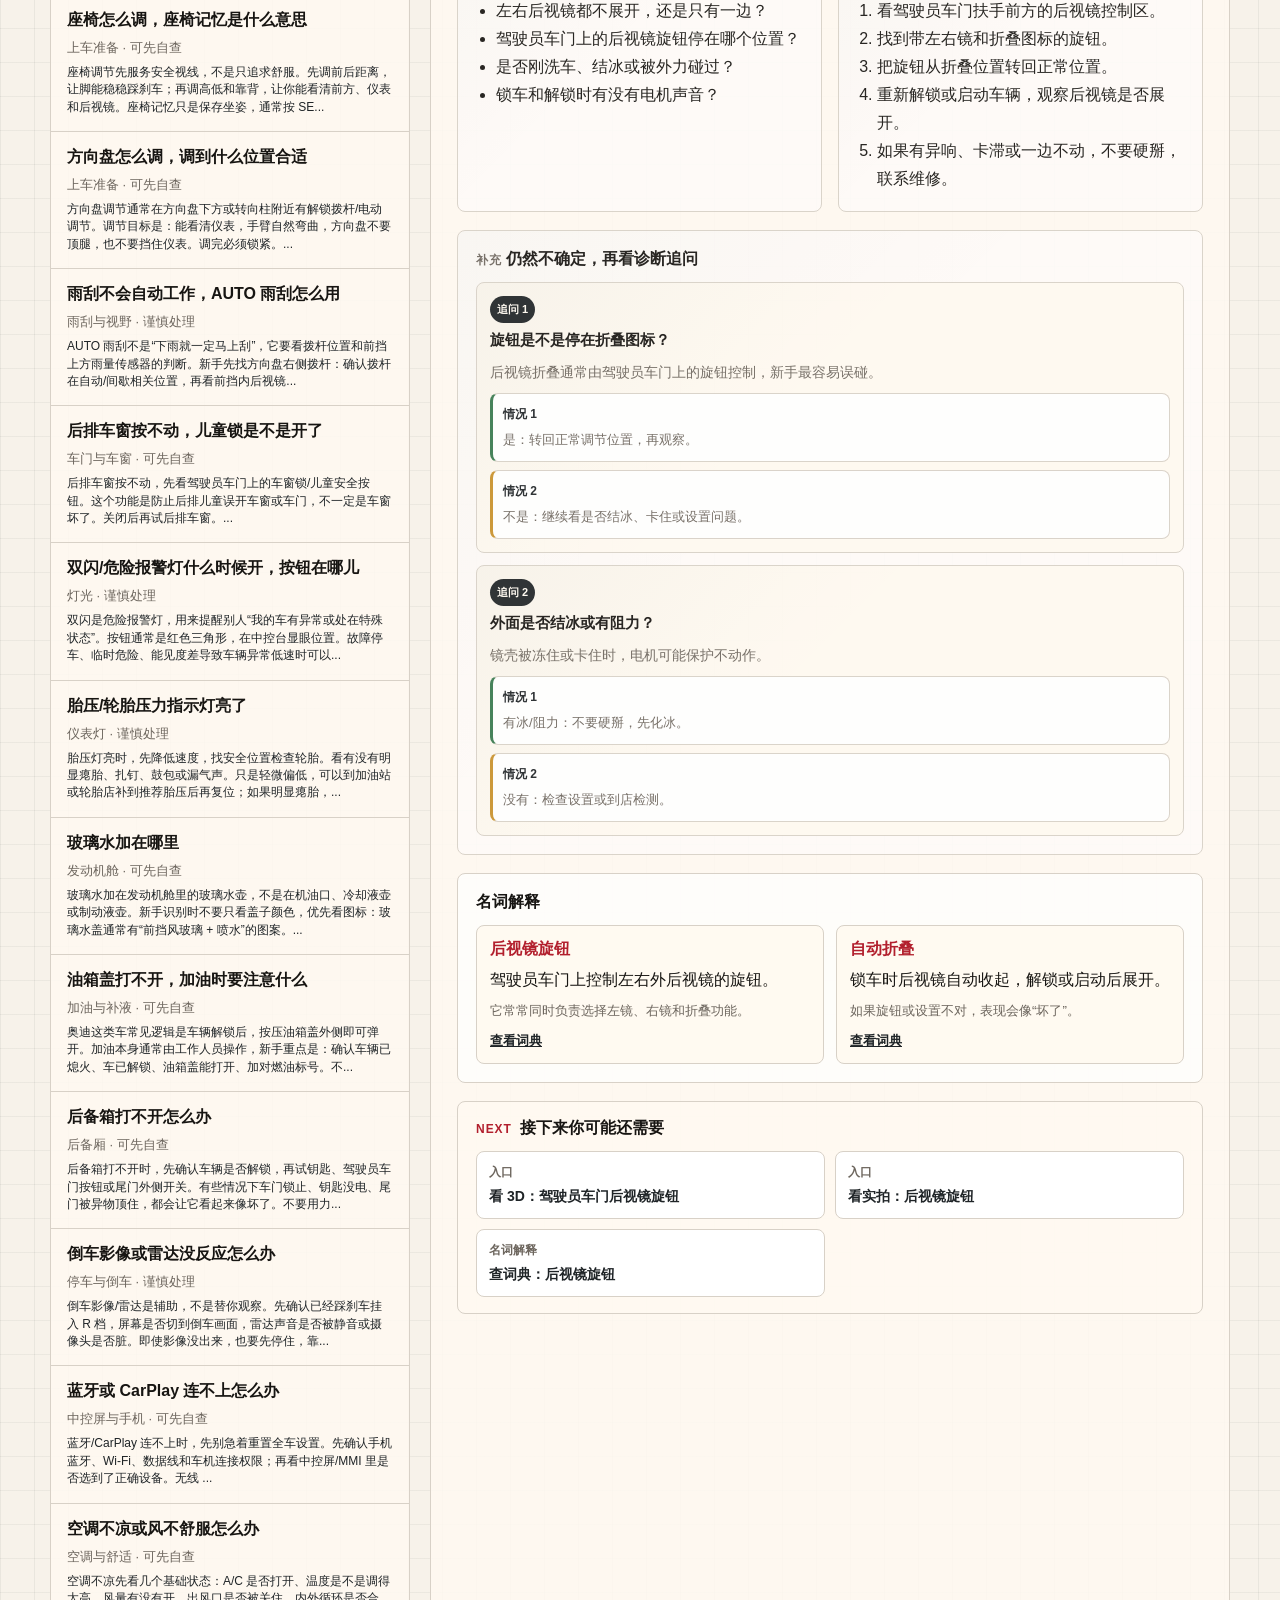
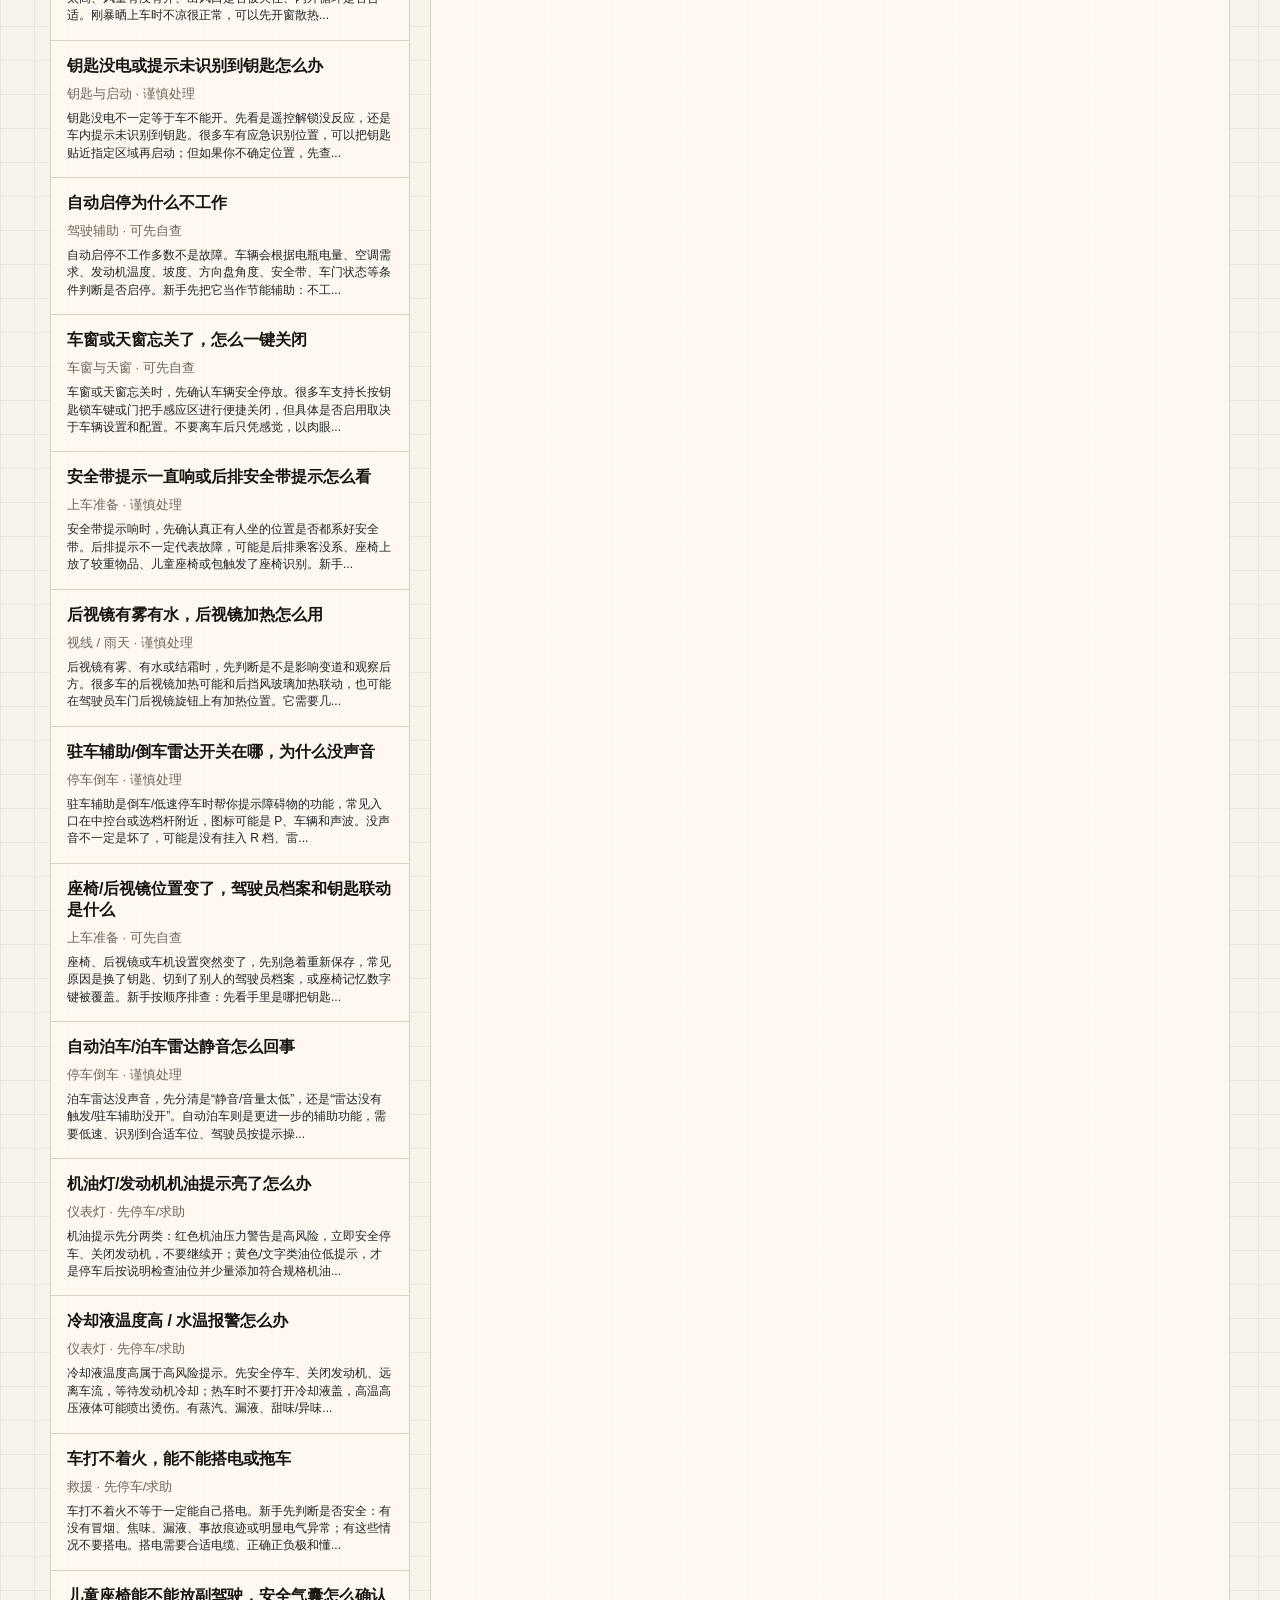
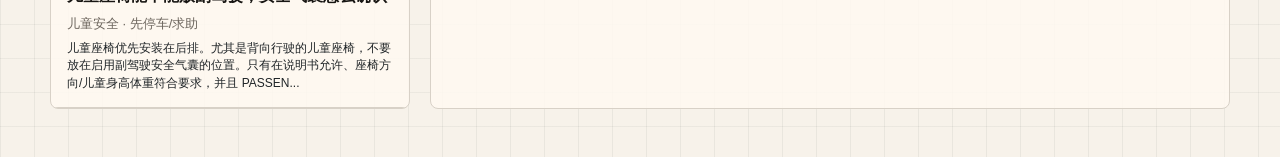
==== commit d4b37810: "Replace icon placeholders with pictograms" ====
--- a/index.html
+++ b/index.html
@@ -4,7 +4,7 @@
     <meta charset="utf-8" />
     <meta name="viewport" content="width=device-width, initial-scale=1" />
     <title>奥迪 A4L 新手排障助手</title>
-    <link rel="stylesheet" href="./styles.css?v=icon-guide-1" />
+    <link rel="stylesheet" href="./styles.css?v=icon-guide-2" />
   </head>
   <body>
     <main class="shell">
@@ -159,10 +159,10 @@
       <section class="icon-board" id="iconMode" aria-label="图标识别">
         <div class="section-head">
           <div>
-            <p class="eyebrow">Icon Finder</p>
-            <h2>看到图标，先认它是什么意思</h2>
-          </div>
-          <p>先做高频图标，不瞎猜。图标含义按奥迪 A4L 说明书和已核对教程整理；如果实车图案有细微差异，以你的仪表和说明书原页为准。</p>
+            <p class="eyebrow">Symbol Finder</p>
+            <h2>看到车内符号，先认它是什么意思</h2>
+          </div>
+          <p>这里不只包括仪表盘，也包括实体按钮和中控连接符号。含义按奥迪 A4L 说明书和已核对教程整理；当前图案为新手示意，精确形状以后可继续从说明书原页裁图替换。</p>
         </div>
         <div class="icon-grid" id="iconGuide"></div>
       </section>
@@ -215,6 +215,6 @@
       </section>
     </main>
 
-    <script src="./app.js?v=icon-guide-1"></script>
+    <script src="./app.js?v=icon-guide-2"></script>
   </body>
 </html>
--- a/styles.css
+++ b/styles.css
@@ -473,6 +473,20 @@
   line-height: 1.28;
 }
 
+.icon-kind {
+  display: inline-flex;
+  width: fit-content;
+  margin-bottom: 6px;
+  padding: 3px 7px;
+  color: rgba(31, 36, 39, 0.72);
+  background: rgba(31, 36, 39, 0.06);
+  border: 1px solid rgba(31, 36, 39, 0.08);
+  border-radius: 999px;
+  font-size: 11px;
+  font-weight: 900;
+  line-height: 1.1;
+}
+
 .icon-card small,
 .issue-icon-grid small {
   display: block;
@@ -503,6 +517,23 @@
   font-weight: 950;
   letter-spacing: 0.03em;
   line-height: 1;
+}
+
+.icon-mark svg {
+  width: 34px;
+  height: 34px;
+  fill: none;
+  stroke: currentColor;
+  stroke-width: 2.6;
+  stroke-linecap: round;
+  stroke-linejoin: round;
+}
+
+.icon-mark svg text {
+  fill: currentColor;
+  stroke: none;
+  font-size: 13px;
+  font-weight: 950;
 }
 
 .icon-red {
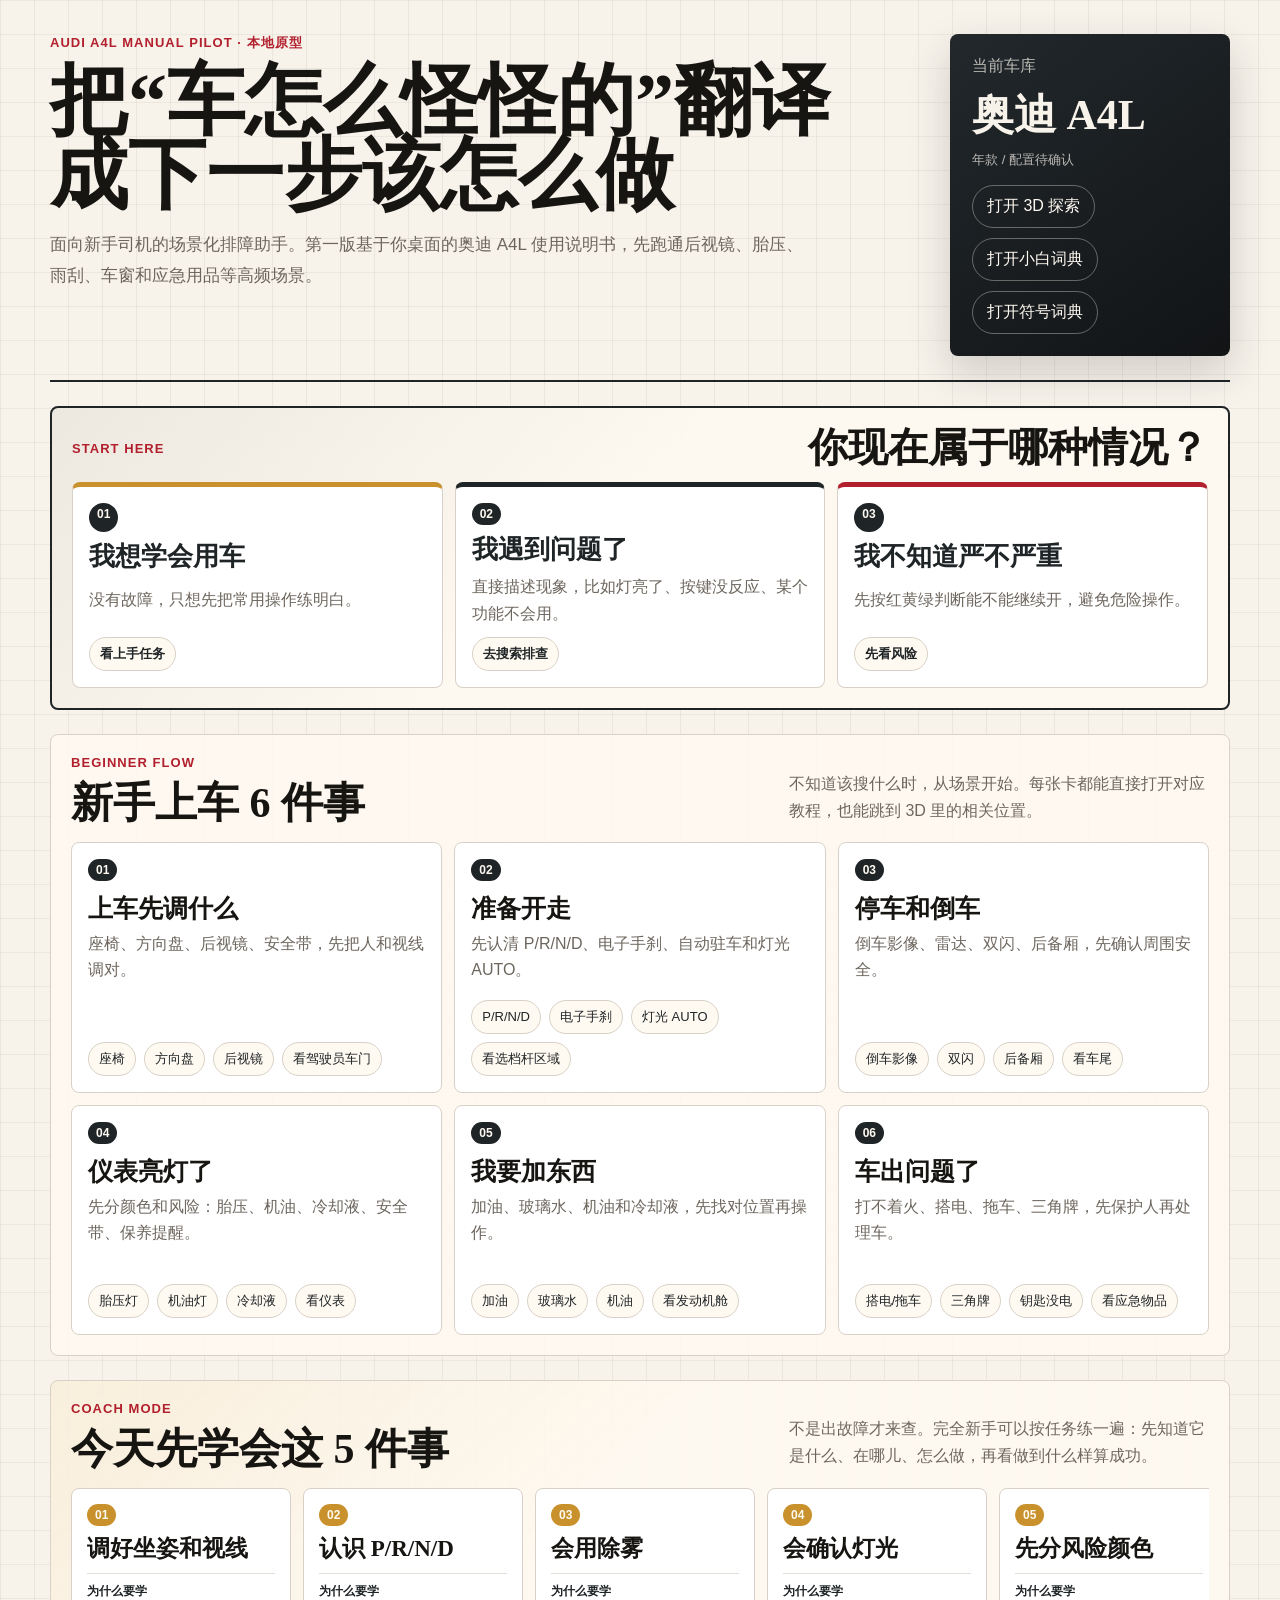
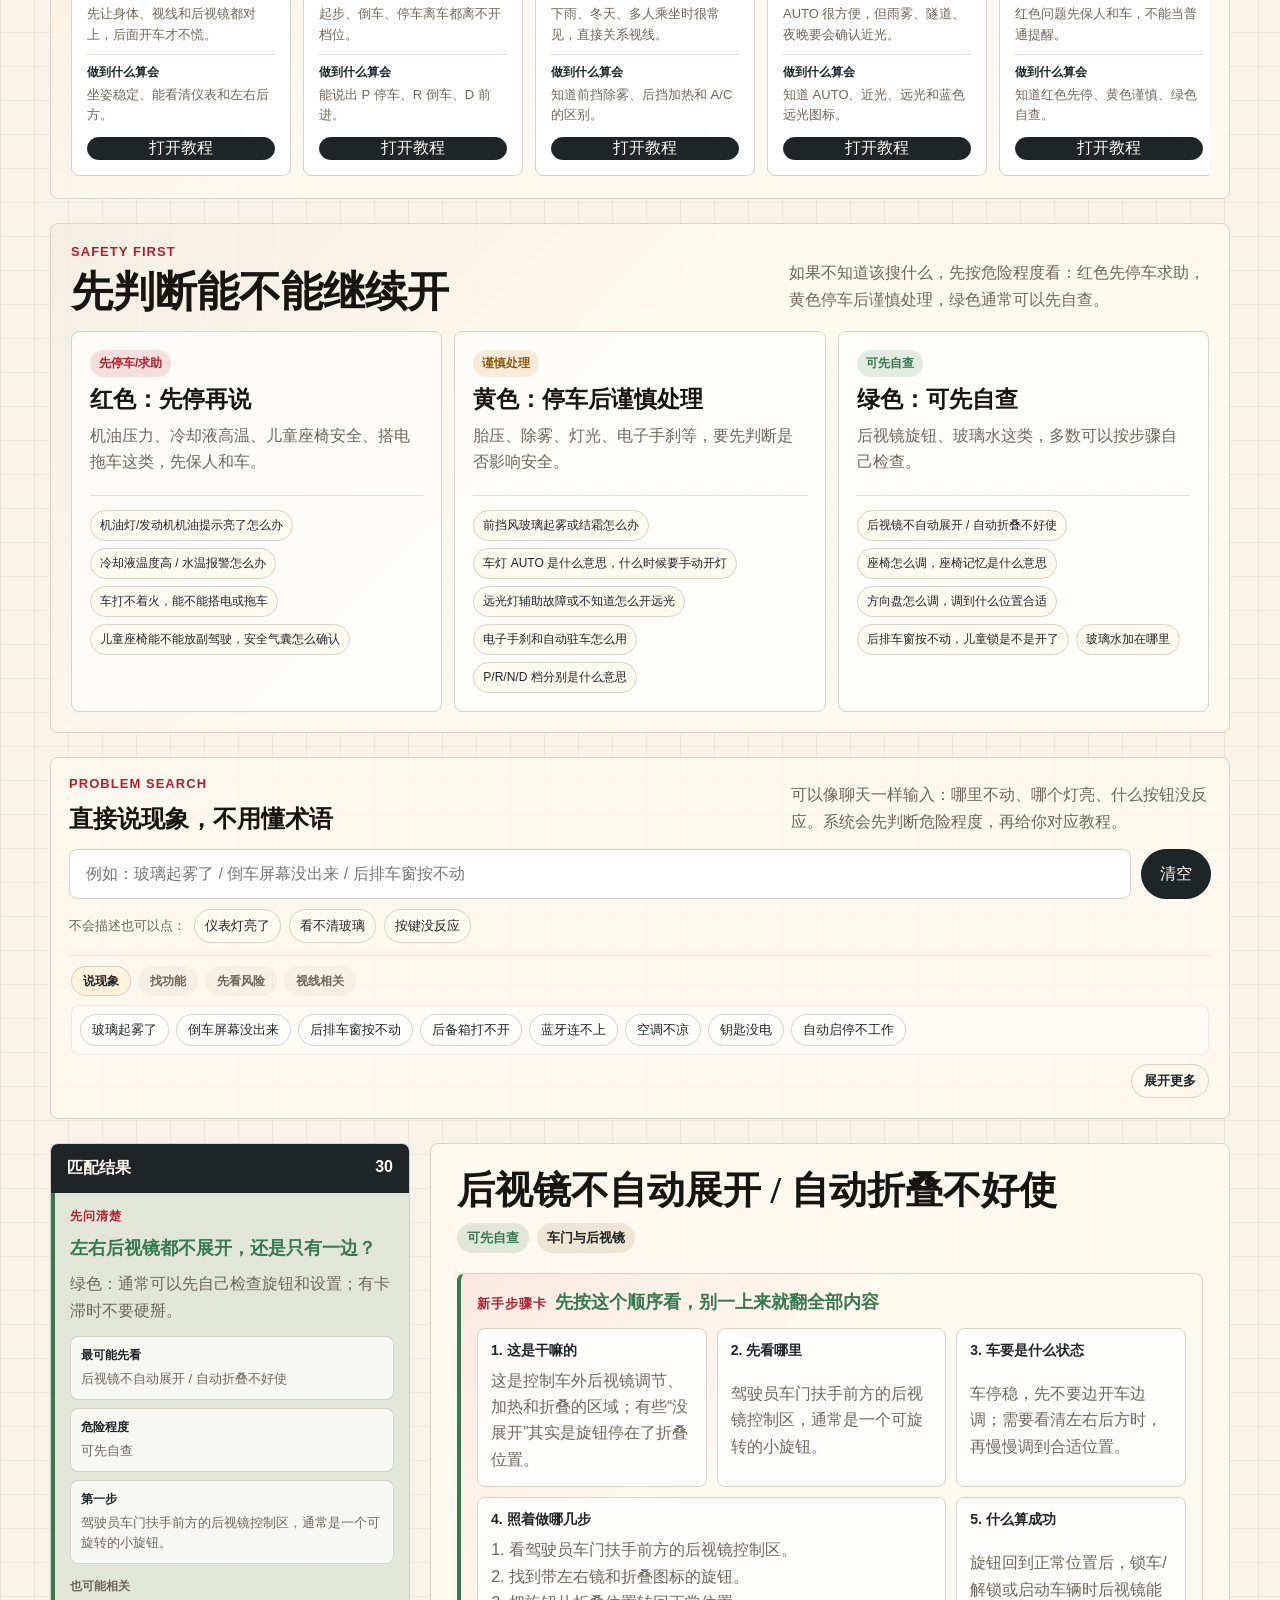
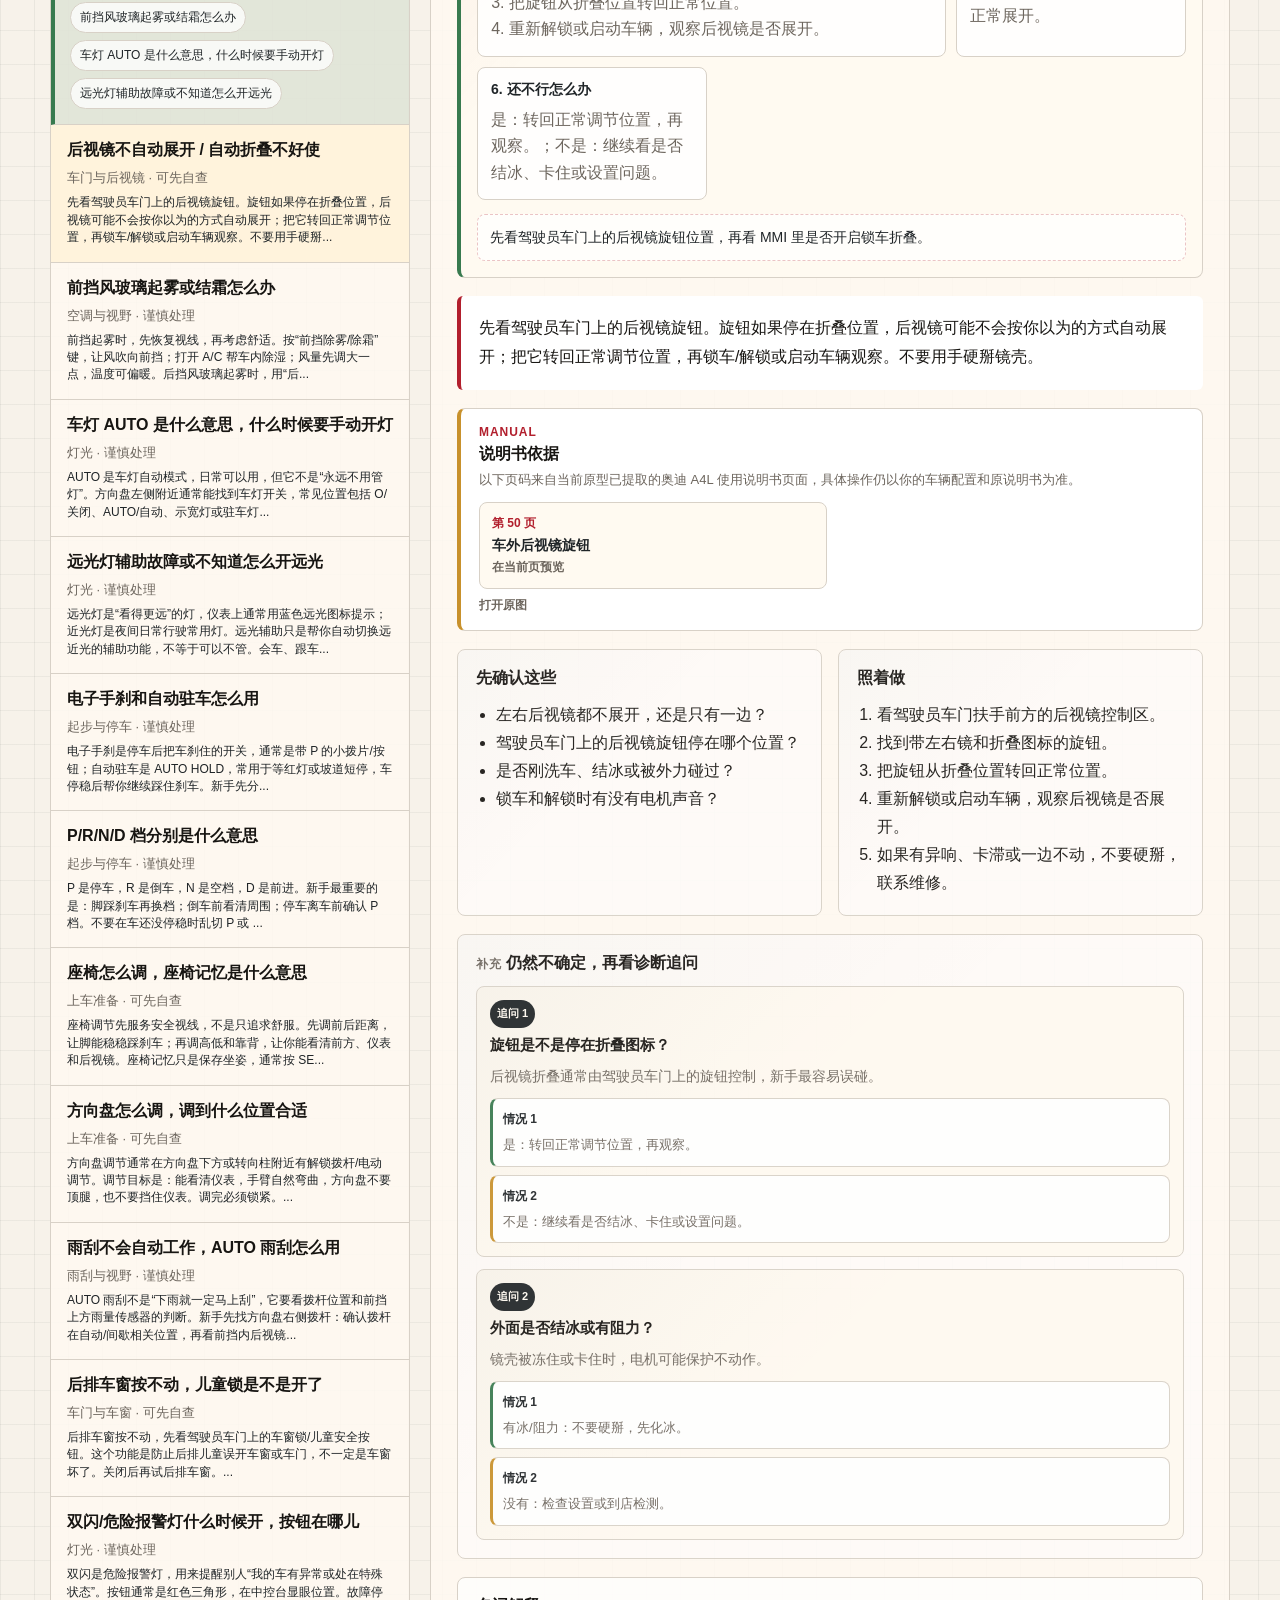
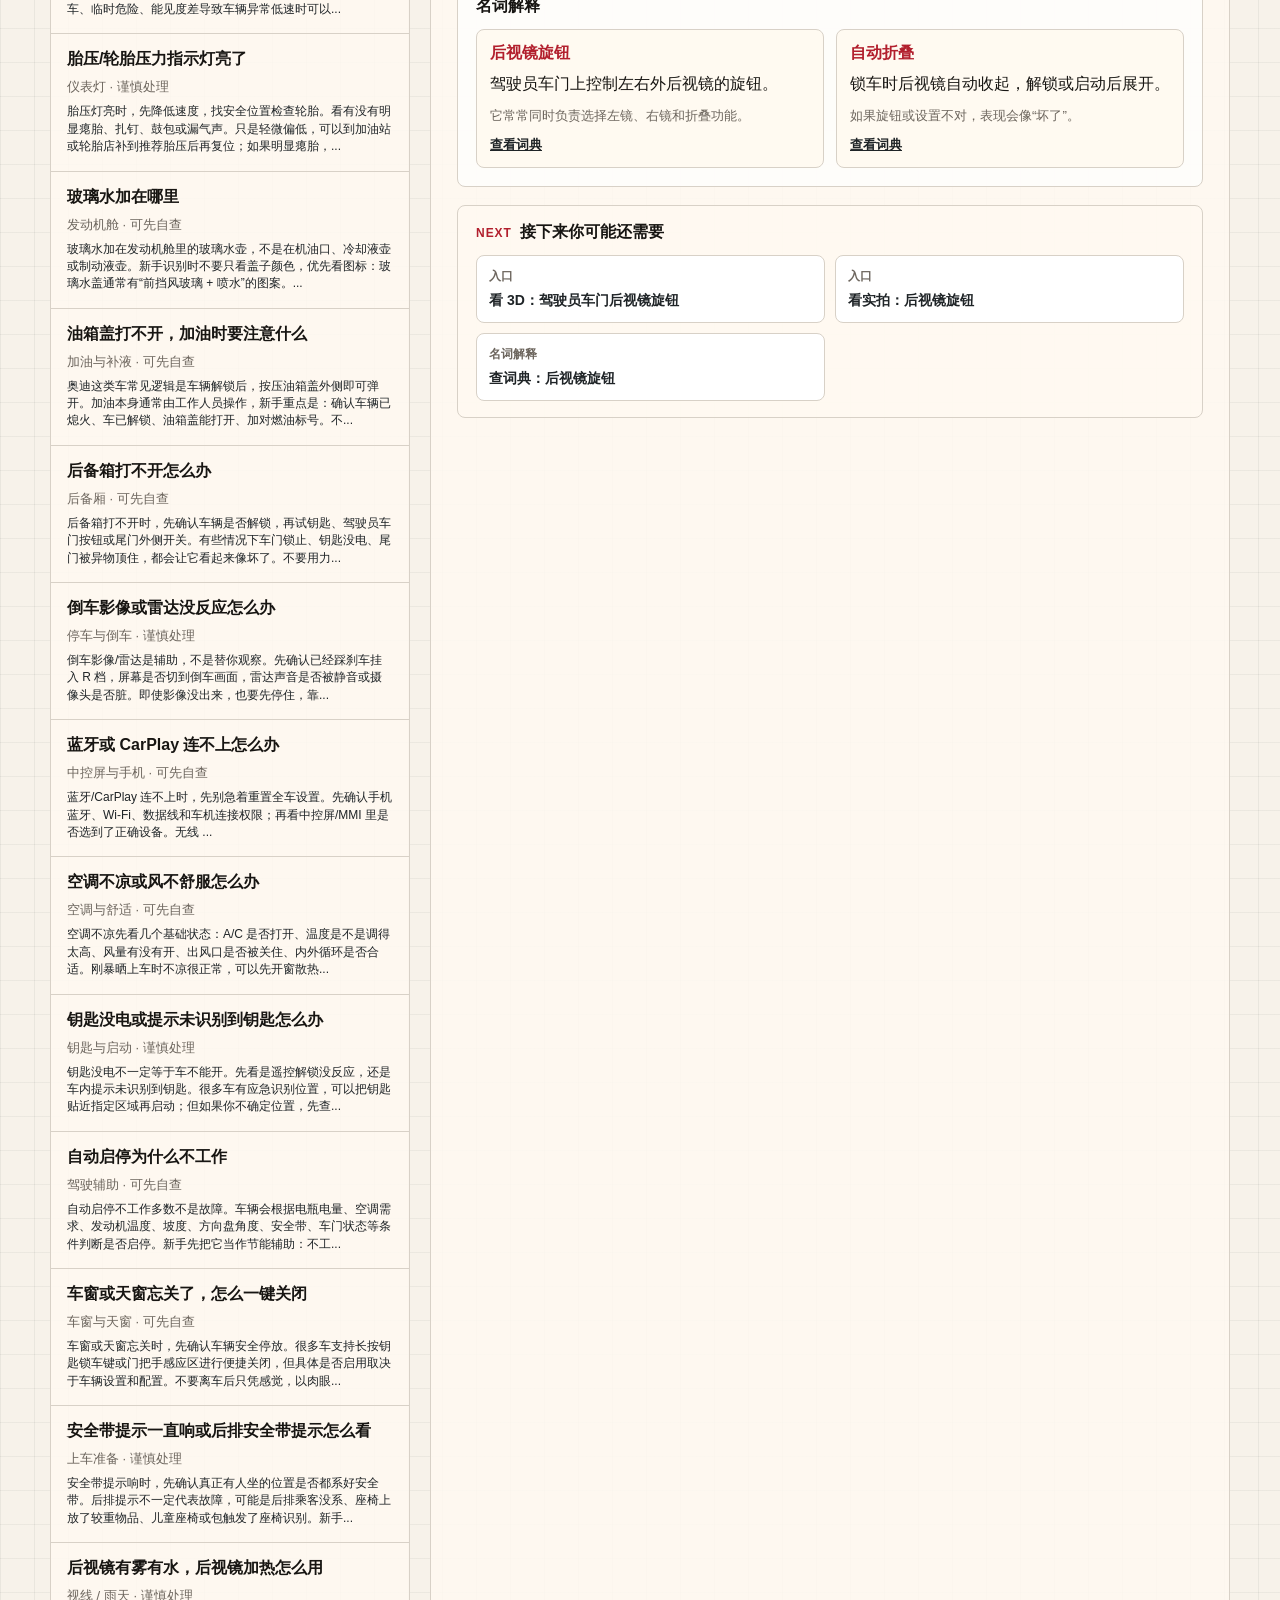
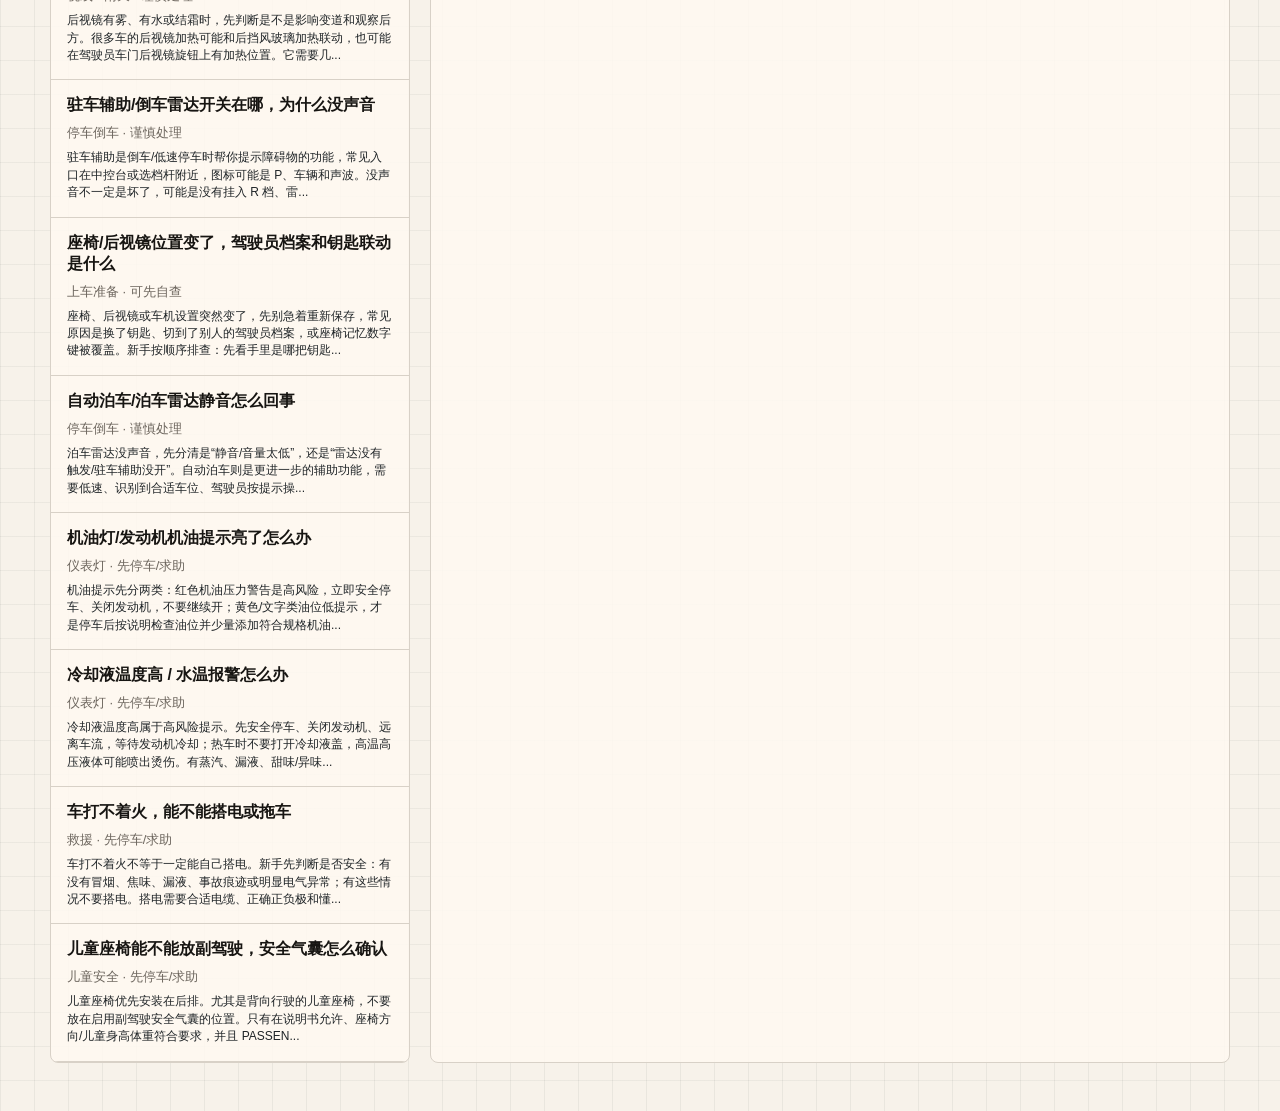
==== commit d755837f: "Simplify detail flow and add symbol dictionary" ====
--- a/index.html
+++ b/index.html
@@ -4,7 +4,7 @@
     <meta charset="utf-8" />
     <meta name="viewport" content="width=device-width, initial-scale=1" />
     <title>奥迪 A4L 新手排障助手</title>
-    <link rel="stylesheet" href="./styles.css?v=icon-guide-2" />
+    <link rel="stylesheet" href="./styles.css?v=flow-clean-1" />
   </head>
   <body>
     <main class="shell">
@@ -20,6 +20,7 @@
           <small>年款 / 配置待确认</small>
           <a class="vehicle-link" href="./explore.html">打开 3D 探索</a>
           <a class="vehicle-link" href="./glossary.html">打开小白词典</a>
+          <a class="vehicle-link" href="./icons.html">打开符号词典</a>
         </div>
       </section>
 
@@ -156,17 +157,6 @@
         <div class="risk-board-grid" id="riskBoard"></div>
       </section>
 
-      <section class="icon-board" id="iconMode" aria-label="图标识别">
-        <div class="section-head">
-          <div>
-            <p class="eyebrow">Symbol Finder</p>
-            <h2>看到车内符号，先认它是什么意思</h2>
-          </div>
-          <p>这里不只包括仪表盘，也包括实体按钮和中控连接符号。含义按奥迪 A4L 说明书和已核对教程整理；当前图案为新手示意，精确形状以后可继续从说明书原页裁图替换。</p>
-        </div>
-        <div class="icon-grid" id="iconGuide"></div>
-      </section>
-
       <section class="coverage-board dev-only" id="coverageMode" aria-label="内容覆盖看板" hidden>
         <div class="section-head">
           <div>
@@ -215,6 +205,6 @@
       </section>
     </main>
 
-    <script src="./app.js?v=icon-guide-2"></script>
+    <script src="./app.js?v=flow-clean-1"></script>
   </body>
 </html>
--- a/styles.css
+++ b/styles.css
@@ -68,6 +68,15 @@
   color: var(--muted);
   font-size: 17px;
   line-height: 1.8;
+}
+
+.compact-hero h1 {
+  max-width: 780px;
+  font-size: clamp(34px, 5.6vw, 66px);
+}
+
+.compact-hero .lead {
+  max-width: 820px;
 }
 
 .vehicle-card {
@@ -439,10 +448,18 @@
     rgba(255, 250, 241, 0.9);
 }
 
+.icon-page-board {
+  margin-top: 26px;
+}
+
 .icon-grid {
   display: grid;
   grid-template-columns: repeat(4, minmax(0, 1fr));
   gap: 10px;
+}
+
+.icon-page-grid {
+  grid-template-columns: repeat(3, minmax(0, 1fr));
 }
 
 .icon-card {
@@ -568,6 +585,41 @@
   gap: 12px;
 }
 
+.risk-board-grid > .box {
+  display: grid;
+  align-content: start;
+  gap: 10px;
+}
+
+.risk-board-grid > .box .pill {
+  width: fit-content;
+  padding: 5px 9px;
+  font-size: 12px;
+}
+
+.risk-board-grid > .box h3 {
+  margin: 0;
+  font-family: Georgia, "Times New Roman", serif;
+  font-size: 23px;
+  line-height: 1.14;
+}
+
+.risk-board-grid > .box p {
+  margin: 0;
+  color: var(--muted);
+  line-height: 1.62;
+}
+
+.risk-board-grid > .box .related-guide {
+  margin-top: 10px;
+  padding-top: 14px;
+  border-top: 1px solid rgba(216, 209, 199, 0.76);
+}
+
+.risk-board-grid > .box .related-guide button {
+  background: #fffaf1;
+}
+
 .coverage-summary {
   display: grid;
   grid-template-columns: 0.8fr 0.8fr 1.4fr;
@@ -877,7 +929,7 @@
 .risk-column {
   display: grid;
   align-content: start;
-  gap: 12px;
+  gap: 10px;
   min-height: 280px;
   padding: 16px;
   background: white;
@@ -902,7 +954,14 @@
 }
 
 .risk-column small {
-  color: var(--muted);
+  width: fit-content;
+  padding: 4px 8px;
+  color: var(--muted);
+  background: rgba(31, 36, 39, 0.04);
+  border: 1px solid rgba(31, 36, 39, 0.08);
+  border-radius: 999px;
+  font-size: 12px;
+  font-weight: 900;
 }
 
 .risk-column p {
@@ -913,7 +972,10 @@
 
 .risk-links {
   display: grid;
-  gap: 8px;
+  gap: 9px;
+  margin-top: 8px;
+  padding-top: 12px;
+  border-top: 1px solid rgba(216, 209, 199, 0.7);
 }
 
 .risk-links a {
@@ -941,11 +1003,11 @@
 }
 
 .risk-links b {
-  padding: 4px 7px;
+  padding: 3px 7px;
   color: var(--green);
   background: rgba(56, 122, 79, 0.12);
   border-radius: 999px;
-  font-size: 12px;
+  font-size: 11px;
   white-space: nowrap;
 }
 
@@ -2502,14 +2564,18 @@
 }
 
 .action-summary-head {
-  display: flex;
-  flex-wrap: wrap;
-  gap: 8px 12px;
-  align-items: baseline;
+  display: grid;
+  grid-template-columns: auto minmax(0, 1fr);
+  gap: 10px;
+  align-items: start;
 }
 
 .action-summary-head span {
+  width: fit-content;
+  padding: 5px 8px;
   color: var(--red);
+  background: rgba(178, 31, 45, 0.08);
+  border-radius: 999px;
   font-size: 12px;
   font-weight: 950;
   letter-spacing: 0.06em;
@@ -4007,7 +4073,9 @@
   }
 
   .risk-links {
-    gap: 7px;
+    gap: 8px;
+    margin-top: 10px;
+    padding-top: 12px;
   }
 
   .search-panel {
@@ -4081,6 +4149,10 @@
 
   .action-summary {
     padding: 13px;
+  }
+
+  .action-summary-head {
+    grid-template-columns: 1fr;
   }
 
   .action-summary-grid {
